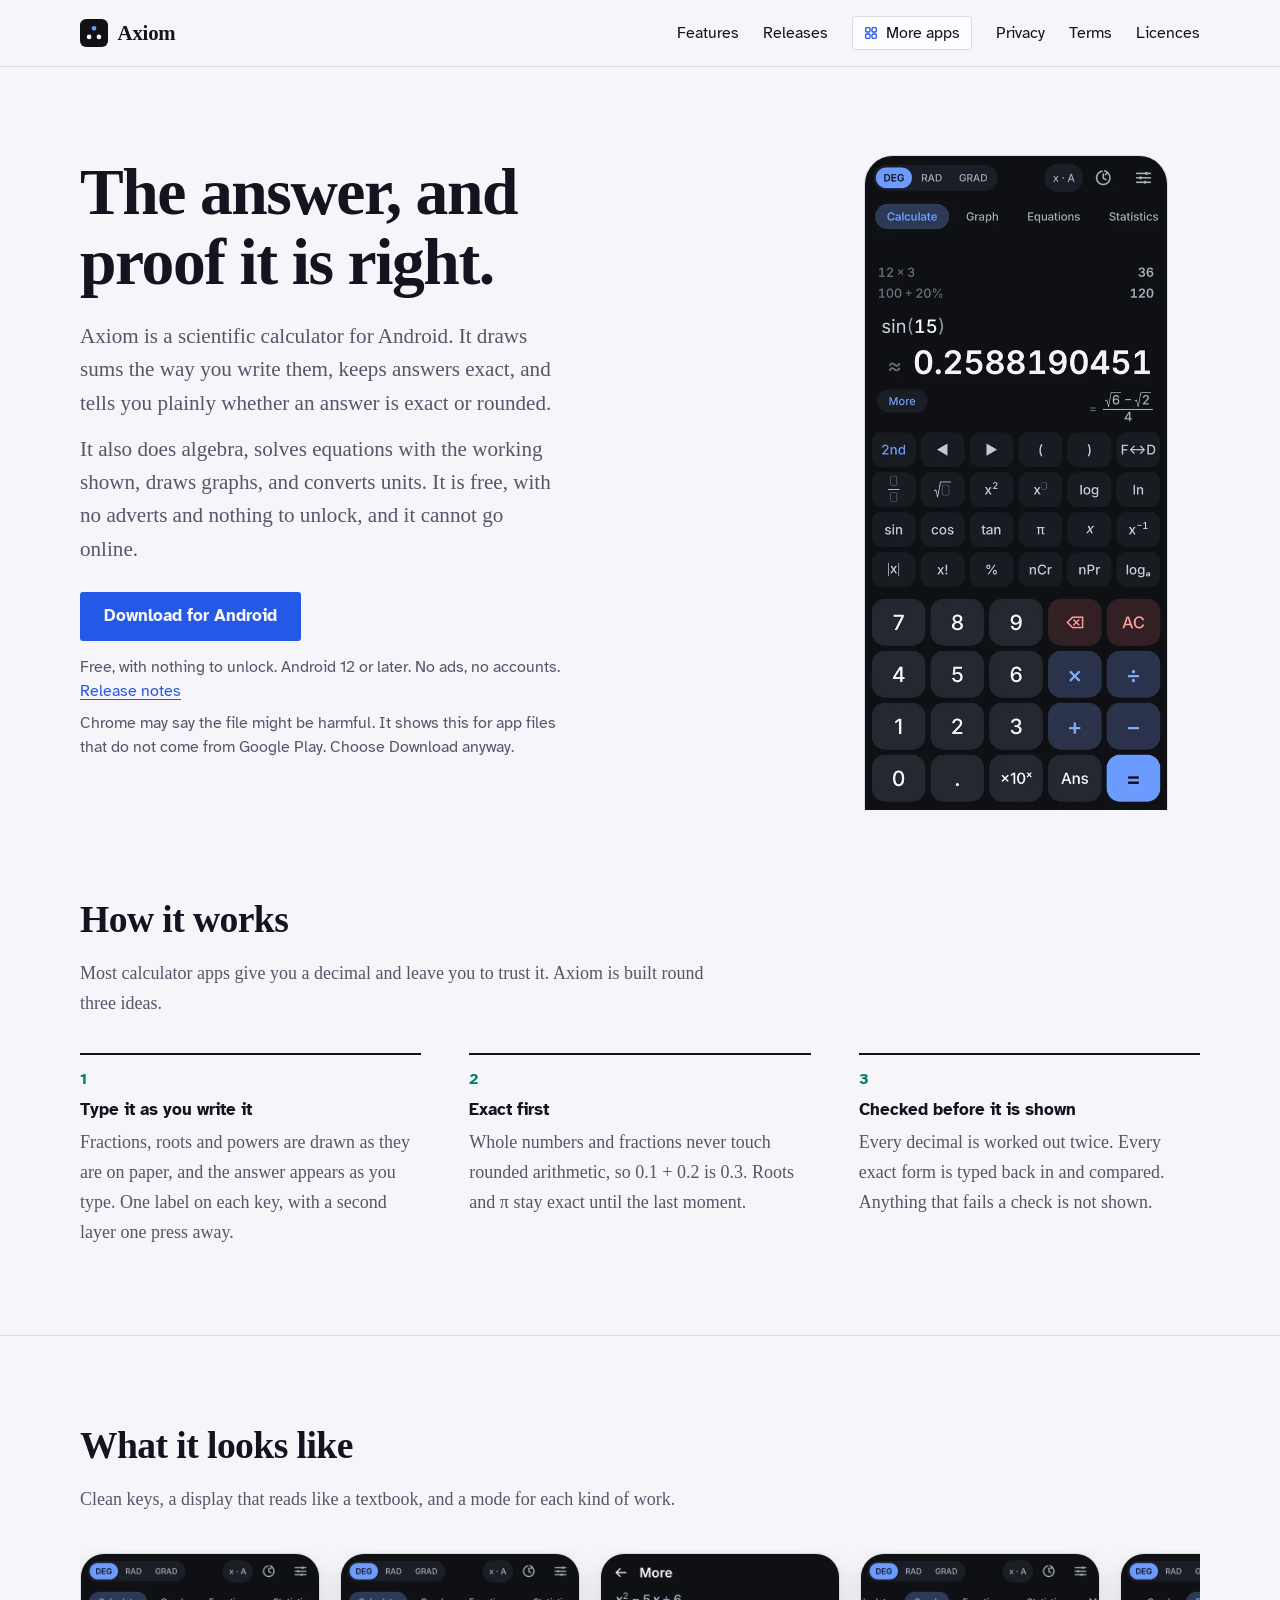
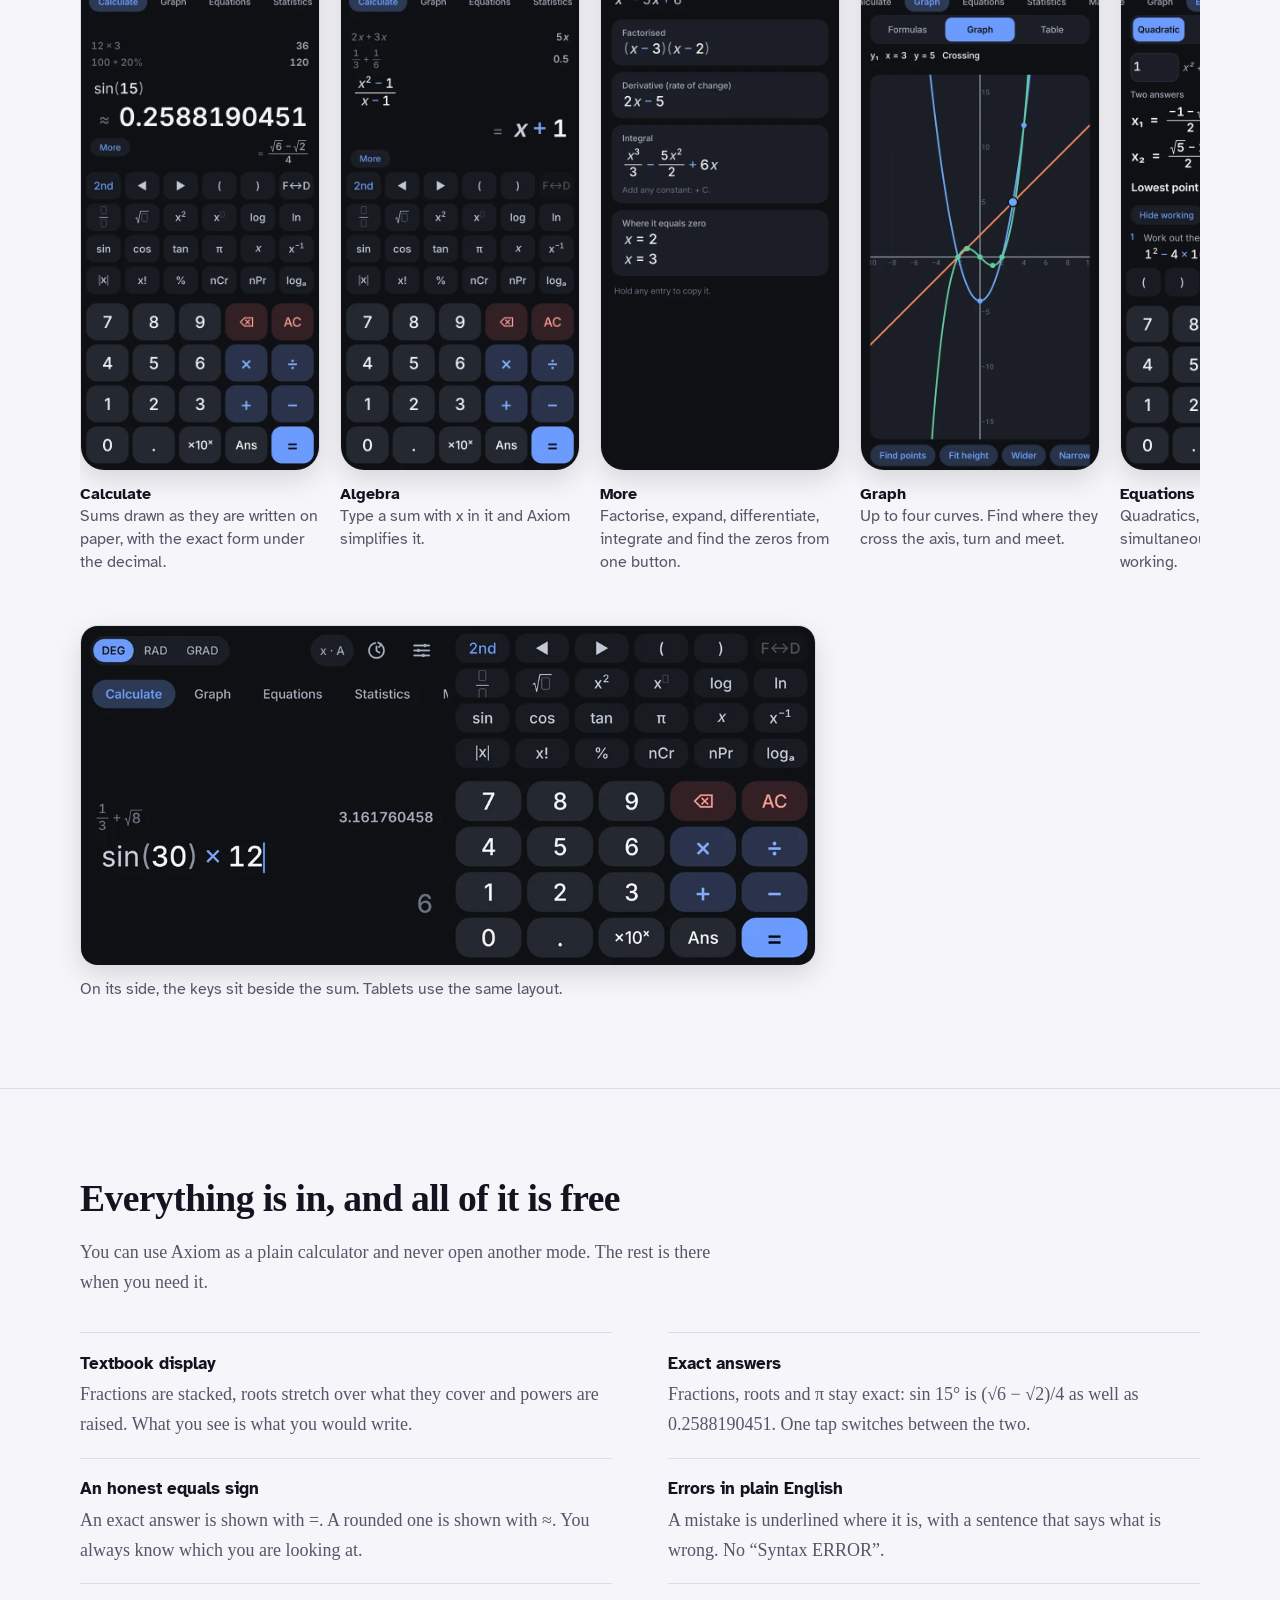
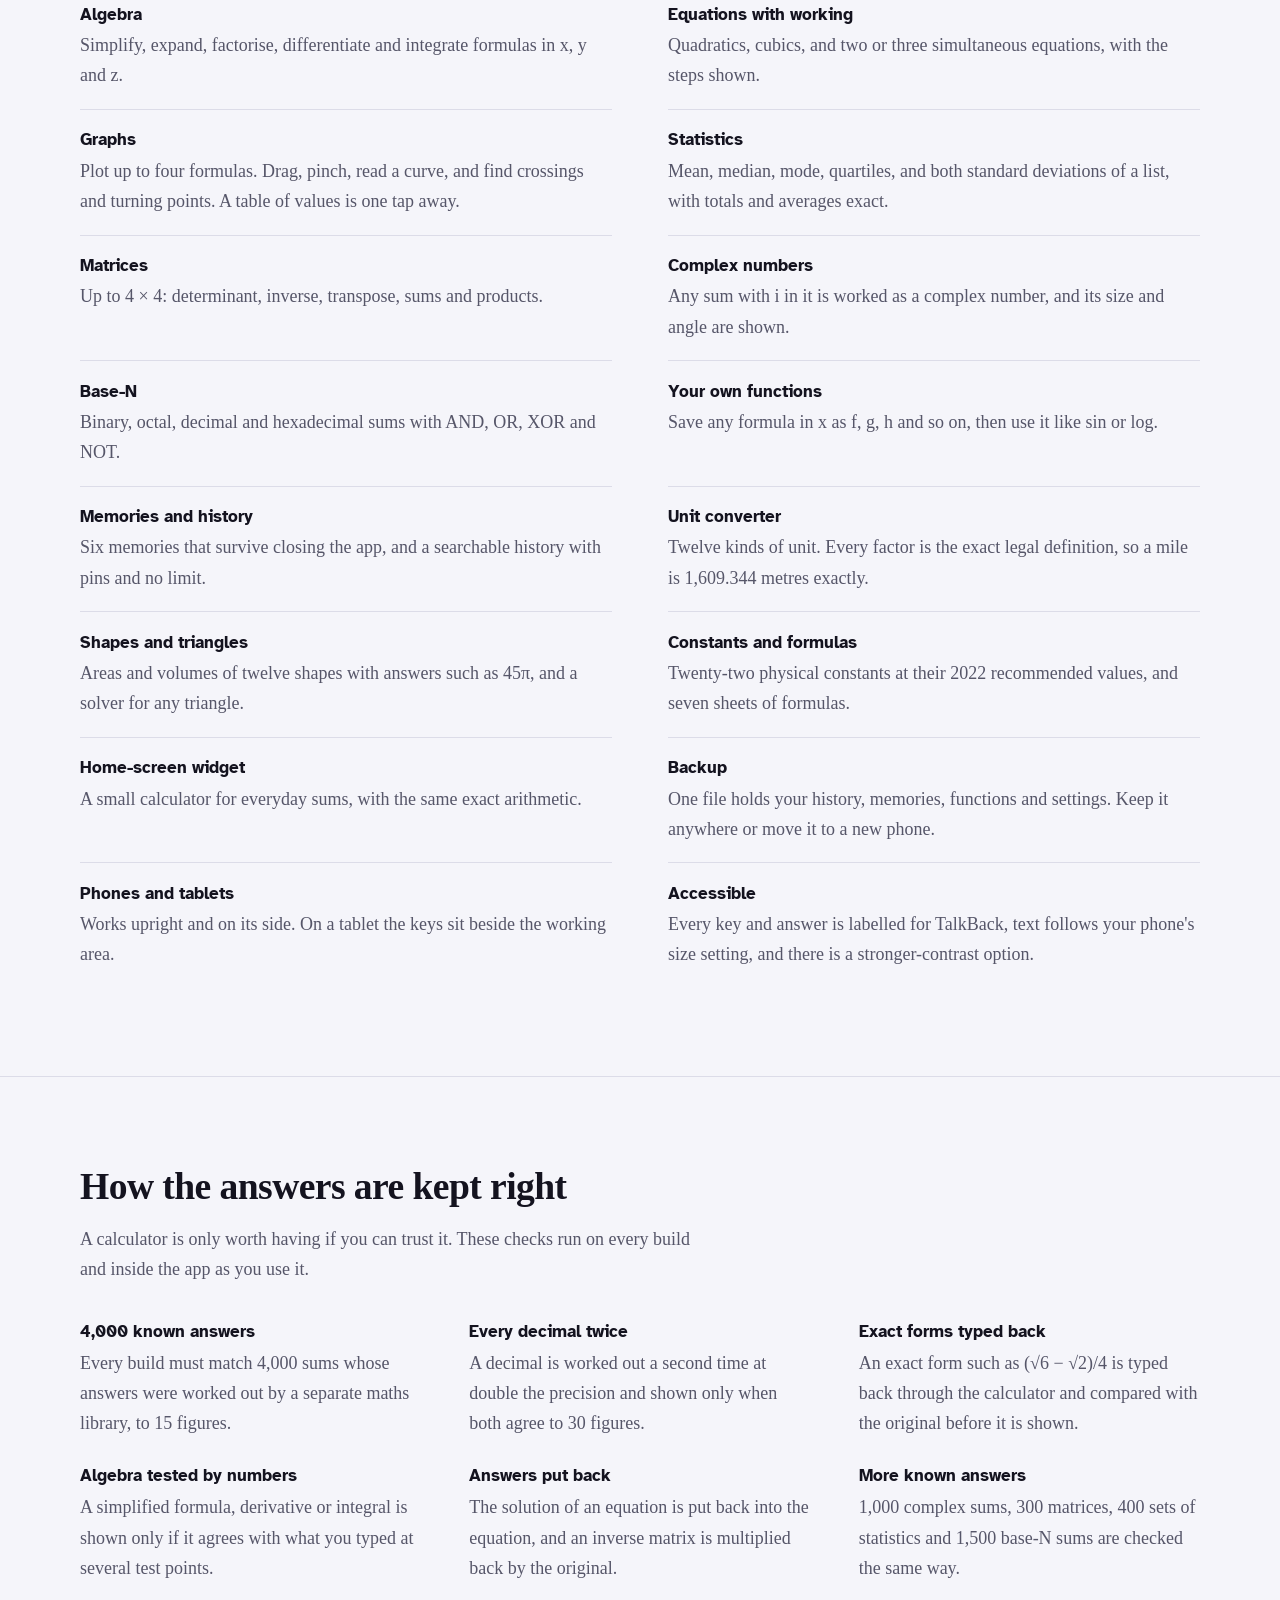
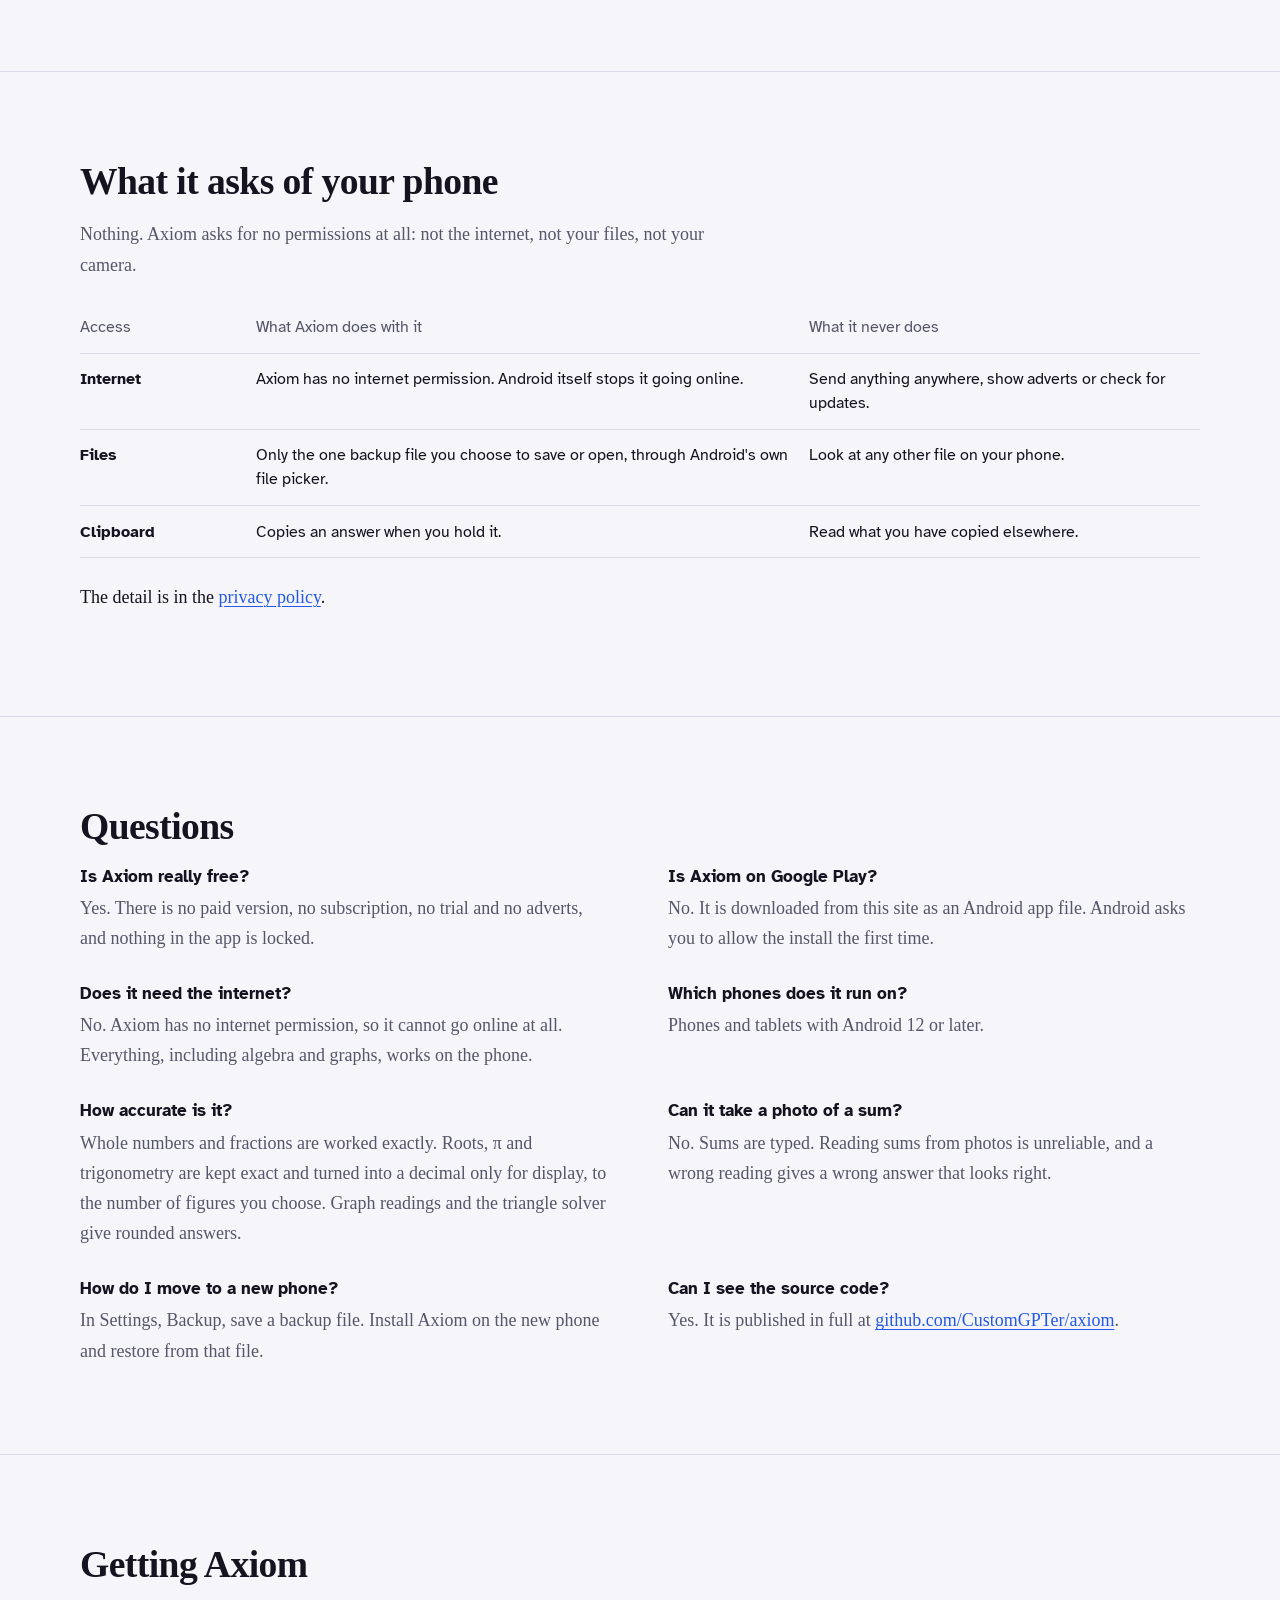
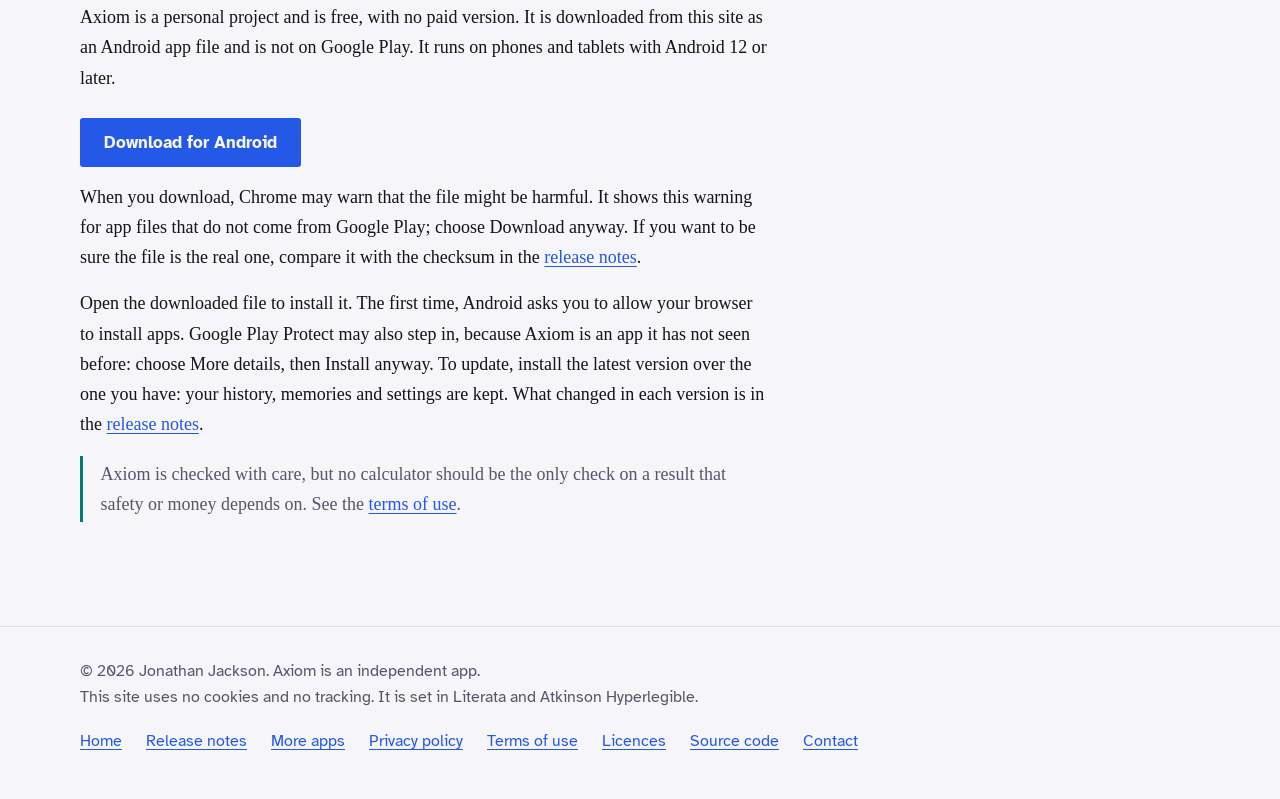
==== docs/index.html @ a3d95e2a "Axiom 1.0: source and website" ====
<!DOCTYPE html>
<html lang="en-GB">
<head>
<meta charset="utf-8">
<meta name="viewport" content="width=device-width, initial-scale=1">
<title>Axiom: a free scientific calculator for Android, with exact answers</title>
<meta name="description" content="Axiom is a scientific calculator for Android with a textbook display, exact answers, algebra, equation solving, graphs, statistics, matrices and a unit converter. Free, no adverts, no account. It cannot go online.">
<meta name="author" content="Jonathan Jackson">
<link rel="canonical" href="https://customgpter.github.io/axiom/">
<meta name="theme-color" content="#f4f5f8" media="(prefers-color-scheme: light)">
<meta name="theme-color" content="#0f1115" media="(prefers-color-scheme: dark)">
<meta property="og:type" content="website">
<meta property="og:site_name" content="Axiom">
<meta property="og:title" content="Axiom: a free scientific calculator for Android, with exact answers">
<meta property="og:description" content="Axiom is a scientific calculator for Android with a textbook display, exact answers, algebra, equation solving, graphs, statistics, matrices and a unit converter. Free, no adverts, no account. It cannot go online.">
<meta property="og:url" content="https://customgpter.github.io/axiom/">
<meta property="og:image" content="https://customgpter.github.io/axiom/assets/og.png">
<meta property="og:image:width" content="1200">
<meta property="og:image:height" content="630">
<meta property="og:image:alt" content="Two Axiom screens, the calculator and a graph, beside the Axiom name">
<meta property="og:locale" content="en_GB">
<meta name="twitter:card" content="summary_large_image">
<link rel="icon" href="assets/favicon.svg" type="image/svg+xml">
<link rel="apple-touch-icon" href="assets/apple-touch-icon.png">
<link rel="preload" href="assets/fonts/literata-latin-700-normal.woff2" as="font" type="font/woff2" crossorigin>
<link rel="preload" href="assets/fonts/literata-latin-400-normal.woff2" as="font" type="font/woff2" crossorigin>
<link rel="stylesheet" href="assets/site.css?v=1">
<script type="application/ld+json">{"@context":"https://schema.org","@type":"SoftwareApplication","name":"Axiom","url":"https://customgpter.github.io/axiom/","description":"Axiom is a scientific calculator for Android with a textbook display, exact answers, algebra, equation solving, graphs, statistics, matrices and a unit converter. Free, no adverts, no account. It cannot go online.","applicationCategory":"UtilitiesApplication","operatingSystem":"Android 12 or later","softwareVersion":"1.0","downloadUrl":"https://github.com/CustomGPTer/axiom/releases/latest/download/Axiom.apk","offers":{"@type":"Offer","price":"0","priceCurrency":"GBP"},"author":{"@type":"Person","name":"Jonathan Jackson"}}</script>
<script type="application/ld+json">{"@context":"https://schema.org","@type":"WebSite","name":"Axiom","url":"https://customgpter.github.io/axiom/","inLanguage":"en-GB"}</script>
<script type="application/ld+json">{"@context":"https://schema.org","@type":"FAQPage","mainEntity":[{"@type":"Question","name":"Is Axiom really free?","acceptedAnswer":{"@type":"Answer","text":"Yes. There is no paid version, no subscription, no trial and no adverts, and nothing in the app is locked."}},{"@type":"Question","name":"Is Axiom on Google Play?","acceptedAnswer":{"@type":"Answer","text":"No. It is downloaded from this site as an Android app file. Android asks you to allow the install the first time."}},{"@type":"Question","name":"Does it need the internet?","acceptedAnswer":{"@type":"Answer","text":"No. Axiom has no internet permission, so it cannot go online at all. Everything, including algebra and graphs, works on the phone."}},{"@type":"Question","name":"Which phones does it run on?","acceptedAnswer":{"@type":"Answer","text":"Phones and tablets with Android 12 or later."}},{"@type":"Question","name":"How accurate is it?","acceptedAnswer":{"@type":"Answer","text":"Whole numbers and fractions are worked exactly. Roots, π and trigonometry are kept exact and turned into a decimal only for display, to the number of figures you choose. Graph readings and the triangle solver give rounded answers."}},{"@type":"Question","name":"Can it take a photo of a sum?","acceptedAnswer":{"@type":"Answer","text":"No. Sums are typed. Reading sums from photos is unreliable, and a wrong reading gives a wrong answer that looks right."}},{"@type":"Question","name":"How do I move to a new phone?","acceptedAnswer":{"@type":"Answer","text":"In Settings, Backup, save a backup file. Install Axiom on the new phone and restore from that file."}},{"@type":"Question","name":"Can I see the source code?","acceptedAnswer":{"@type":"Answer","text":"Yes. It is published in full at github.com/CustomGPTer/axiom."}}]}</script>
</head>
<body>
<a class="skip" href="#main">Skip to content</a>
<header class="masthead">
<div class="wrap">
<a class="brand" href="./" aria-label="Axiom home"><svg viewBox="0 0 108 108" aria-hidden="true"><rect width="108" height="108" rx="24" fill="#0f1115"/><circle cx="54" cy="36" r="9" fill="#6c9bff"/><circle cx="35" cy="69" r="9" fill="#f3f5f8"/><circle cx="73" cy="69" r="9" fill="#f3f5f8"/></svg><span>Axiom</span></a>
<nav aria-label="Main"><ul><li><a href="./#features">Features</a></li><li><a href="releases.html">Releases</a></li><li><a class="more-apps" href="more-apps.html"><svg viewBox="0 0 24 24" aria-hidden="true"><rect x="4" y="4" width="6.5" height="6.5" rx="1.6"/><rect x="13.5" y="4" width="6.5" height="6.5" rx="1.6"/><rect x="4" y="13.5" width="6.5" height="6.5" rx="1.6"/><rect x="13.5" y="13.5" width="6.5" height="6.5" rx="1.6"/></svg>More apps</a></li><li><a href="privacy.html">Privacy</a></li><li><a href="terms.html">Terms</a></li><li><a href="licences.html">Licences</a></li></ul></nav>
</div>
</header>
<main id="main">
<div class="hero">
<div class="wrap hero-grid">
<div class="hero-copy">
<h1>The answer, and proof it is right.</h1>
<p class="lede">Axiom is a scientific calculator for Android. It draws sums the way you write them, keeps answers exact, and tells you plainly whether an answer is exact or rounded.</p>
<p class="lede">It also does algebra, solves equations with the working shown, draws graphs, and converts units. It is free, with no adverts and nothing to unlock, and it cannot go online.</p>
<p class="get"><a class="button" href="https://github.com/CustomGPTer/axiom/releases/latest/download/Axiom.apk">Download for Android</a></p>
<p class="facts">Free, with nothing to unlock. Android 12 or later. No ads, no accounts. <a href="releases.html">Release notes</a></p>
<p class="facts">Chrome may say the file might be harmful. It shows this for app files that do not come from Google Play. Choose Download anyway.</p>
</div>
<figure class="hero-shot"><img src="assets/shots/calculate.webp" width="540" height="1170" alt="The Axiom calculator showing sin 15 as 0.2588190451, with the exact form, root 6 minus root 2 over 4, underneath"></figure>
</div>
</div>

<section id="how" aria-labelledby="how-h">
<div class="wrap">
<h2 id="how-h">How it works</h2>
<p class="intro">Most calculator apps give you a decimal and leave you to trust it. Axiom is built round three ideas.</p>
<ol class="steps">
<li><h3>Type it as you write it</h3><p>Fractions, roots and powers are drawn as they are on paper, and the answer appears as you type. One label on each key, with a second layer one press away.</p></li>
<li><h3>Exact first</h3><p>Whole numbers and fractions never touch rounded arithmetic, so 0.1 + 0.2 is 0.3. Roots and π stay exact until the last moment.</p></li>
<li><h3>Checked before it is shown</h3><p>Every decimal is worked out twice. Every exact form is typed back in and compared. Anything that fails a check is not shown.</p></li>
</ol>
</div>
</section>

<section id="screens" aria-labelledby="screens-h">
<div class="wrap">
<h2 id="screens-h">What it looks like</h2>
<p class="intro">Clean keys, a display that reads like a textbook, and a mode for each kind of work.</p>
<ul class="shots"><li><figure><img src="assets/shots/calculate.webp" width="540" height="1170" alt="Calculate: Sums drawn as they are written on paper, with the exact form under the decimal."><figcaption><strong>Calculate</strong>Sums drawn as they are written on paper, with the exact form under the decimal.</figcaption></figure></li><li><figure><img src="assets/shots/algebra.webp" width="540" height="1170" alt="Algebra: Type a sum with x in it and Axiom simplifies it."><figcaption><strong>Algebra</strong>Type a sum with x in it and Axiom simplifies it.</figcaption></figure></li><li><figure><img src="assets/shots/more.webp" width="540" height="1170" alt="More: Factorise, expand, differentiate, integrate and find the zeros from one button." loading="lazy"><figcaption><strong>More</strong>Factorise, expand, differentiate, integrate and find the zeros from one button.</figcaption></figure></li><li><figure><img src="assets/shots/graph.webp" width="540" height="1170" alt="Graph: Up to four curves. Find where they cross the axis, turn and meet." loading="lazy"><figcaption><strong>Graph</strong>Up to four curves. Find where they cross the axis, turn and meet.</figcaption></figure></li><li><figure><img src="assets/shots/equations.webp" width="540" height="1170" alt="Equations: Quadratics, cubics and simultaneous equations, with the working." loading="lazy"><figcaption><strong>Equations</strong>Quadratics, cubics and simultaneous equations, with the working.</figcaption></figure></li><li><figure><img src="assets/shots/statistics.webp" width="540" height="1170" alt="Statistics: Type a list of values and every statistic is worked out at once." loading="lazy"><figcaption><strong>Statistics</strong>Type a list of values and every statistic is worked out at once.</figcaption></figure></li><li><figure><img src="assets/shots/matrix.webp" width="540" height="1170" alt="Matrix: Determinant, inverse and products, with fractions kept exact." loading="lazy"><figcaption><strong>Matrix</strong>Determinant, inverse and products, with fractions kept exact.</figcaption></figure></li><li><figure><img src="assets/shots/units.webp" width="540" height="1170" alt="Unit converter: Type a value once and see it in every unit." loading="lazy"><figcaption><strong>Unit converter</strong>Type a value once and see it in every unit.</figcaption></figure></li><li><figure><img src="assets/shots/triangle.webp" width="540" height="1170" alt="Triangle solver: Any three measurements give the rest, including both answers when there are two." loading="lazy"><figcaption><strong>Triangle solver</strong>Any three measurements give the rest, including both answers when there are two.</figcaption></figure></li><li><figure><img src="assets/shots/theme.webp" width="540" height="1170" alt="Themes: Eight themes and six accent colours." loading="lazy"><figcaption><strong>Themes</strong>Eight themes and six accent colours.</figcaption></figure></li></ul>
<figure class="wide-shot"><img src="assets/shots/landscape.webp" width="1040" height="480" alt="Axiom on its side: the sum on the left and the full keypad on the right" loading="lazy"><figcaption>On its side, the keys sit beside the sum. Tablets use the same layout.</figcaption></figure>
</div>
</section>

<section id="features" aria-labelledby="features-h">
<div class="wrap">
<h2 id="features-h">Everything is in, and all of it is free</h2>
<p class="intro">You can use Axiom as a plain calculator and never open another mode. The rest is there when you need it.</p>
<dl class="features">
<div><dt>Textbook display</dt><dd>Fractions are stacked, roots stretch over what they cover and powers are raised. What you see is what you would write.</dd></div>
<div><dt>Exact answers</dt><dd>Fractions, roots and π stay exact: sin 15° is (√6 − √2)/4 as well as 0.2588190451. One tap switches between the two.</dd></div>
<div><dt>An honest equals sign</dt><dd>An exact answer is shown with =. A rounded one is shown with ≈. You always know which you are looking at.</dd></div>
<div><dt>Errors in plain English</dt><dd>A mistake is underlined where it is, with a sentence that says what is wrong. No “Syntax ERROR”.</dd></div>
<div><dt>Algebra</dt><dd>Simplify, expand, factorise, differentiate and integrate formulas in x, y and z.</dd></div>
<div><dt>Equations with working</dt><dd>Quadratics, cubics, and two or three simultaneous equations, with the steps shown.</dd></div>
<div><dt>Graphs</dt><dd>Plot up to four formulas. Drag, pinch, read a curve, and find crossings and turning points. A table of values is one tap away.</dd></div>
<div><dt>Statistics</dt><dd>Mean, median, mode, quartiles, and both standard deviations of a list, with totals and averages exact.</dd></div>
<div><dt>Matrices</dt><dd>Up to 4 × 4: determinant, inverse, transpose, sums and products.</dd></div>
<div><dt>Complex numbers</dt><dd>Any sum with i in it is worked as a complex number, and its size and angle are shown.</dd></div>
<div><dt>Base-N</dt><dd>Binary, octal, decimal and hexadecimal sums with AND, OR, XOR and NOT.</dd></div>
<div><dt>Your own functions</dt><dd>Save any formula in x as f, g, h and so on, then use it like sin or log.</dd></div>
<div><dt>Memories and history</dt><dd>Six memories that survive closing the app, and a searchable history with pins and no limit.</dd></div>
<div><dt>Unit converter</dt><dd>Twelve kinds of unit. Every factor is the exact legal definition, so a mile is 1,609.344 metres exactly.</dd></div>
<div><dt>Shapes and triangles</dt><dd>Areas and volumes of twelve shapes with answers such as 45π, and a solver for any triangle.</dd></div>
<div><dt>Constants and formulas</dt><dd>Twenty-two physical constants at their 2022 recommended values, and seven sheets of formulas.</dd></div>
<div><dt>Home-screen widget</dt><dd>A small calculator for everyday sums, with the same exact arithmetic.</dd></div>
<div><dt>Backup</dt><dd>One file holds your history, memories, functions and settings. Keep it anywhere or move it to a new phone.</dd></div>
<div><dt>Phones and tablets</dt><dd>Works upright and on its side. On a tablet the keys sit beside the working area.</dd></div>
<div><dt>Accessible</dt><dd>Every key and answer is labelled for TalkBack, text follows your phone&#x27;s size setting, and there is a stronger-contrast option.</dd></div>
</dl>
</div>
</section>

<section id="checked" aria-labelledby="checked-h">
<div class="wrap">
<h2 id="checked-h">How the answers are kept right</h2>
<p class="intro">A calculator is only worth having if you can trust it. These checks run on every build and inside the app as you use it.</p>
<ul class="plain">
<li><h3>4,000 known answers</h3><p>Every build must match 4,000 sums whose answers were worked out by a separate maths library, to 15 figures.</p></li>
<li><h3>Every decimal twice</h3><p>A decimal is worked out a second time at double the precision and shown only when both agree to 30 figures.</p></li>
<li><h3>Exact forms typed back</h3><p>An exact form such as (√6 − √2)/4 is typed back through the calculator and compared with the original before it is shown.</p></li>
<li><h3>Algebra tested by numbers</h3><p>A simplified formula, derivative or integral is shown only if it agrees with what you typed at several test points.</p></li>
<li><h3>Answers put back</h3><p>The solution of an equation is put back into the equation, and an inverse matrix is multiplied back by the original.</p></li>
<li><h3>More known answers</h3><p>1,000 complex sums, 300 matrices, 400 sets of statistics and 1,500 base-N sums are checked the same way.</p></li>
</ul>
</div>
</section>

<section id="permissions" aria-labelledby="permissions-h">
<div class="wrap">
<h2 id="permissions-h">What it asks of your phone</h2>
<p class="intro">Nothing. Axiom asks for no permissions at all: not the internet, not your files, not your camera.</p>
<div class="scroll">
<table>
<thead><tr><th scope="col">Access</th><th scope="col">What Axiom does with it</th><th scope="col">What it never does</th></tr></thead>
<tbody>
<tr><th scope="row">Internet</th><td>Axiom has no internet permission. Android itself stops it going online.</td><td>Send anything anywhere, show adverts or check for updates.</td></tr>
<tr><th scope="row">Files</th><td>Only the one backup file you choose to save or open, through Android's own file picker.</td><td>Look at any other file on your phone.</td></tr>
<tr><th scope="row">Clipboard</th><td>Copies an answer when you hold it.</td><td>Read what you have copied elsewhere.</td></tr>
</tbody>
</table>
</div>
<p class="after-table">The detail is in the <a href="privacy.html">privacy policy</a>.</p>
</div>
</section>

<section id="questions" aria-labelledby="questions-h">
<div class="wrap">
<h2 id="questions-h">Questions</h2>
<div class="faq">
<div><h3>Is Axiom really free?</h3><p>Yes. There is no paid version, no subscription, no trial and no adverts, and nothing in the app is locked.</p></div>
<div><h3>Is Axiom on Google Play?</h3><p>No. It is downloaded from this site as an Android app file. Android asks you to allow the install the first time.</p></div>
<div><h3>Does it need the internet?</h3><p>No. Axiom has no internet permission, so it cannot go online at all. Everything, including algebra and graphs, works on the phone.</p></div>
<div><h3>Which phones does it run on?</h3><p>Phones and tablets with Android 12 or later.</p></div>
<div><h3>How accurate is it?</h3><p>Whole numbers and fractions are worked exactly. Roots, π and trigonometry are kept exact and turned into a decimal only for display, to the number of figures you choose. Graph readings and the triangle solver give rounded answers.</p></div>
<div><h3>Can it take a photo of a sum?</h3><p>No. Sums are typed. Reading sums from photos is unreliable, and a wrong reading gives a wrong answer that looks right.</p></div>
<div><h3>How do I move to a new phone?</h3><p>In Settings, Backup, save a backup file. Install Axiom on the new phone and restore from that file.</p></div>
<div><h3>Can I see the source code?</h3><p>Yes. It is published in full at <a href="https://github.com/CustomGPTer/axiom">github.com/CustomGPTer/axiom</a>.</p></div>
</div>
</div>
</section>

<section id="get" aria-labelledby="get-h">
<div class="wrap"><div class="measure">
<h2 id="get-h">Getting Axiom</h2>
<p>Axiom is a personal project and is free, with no paid version. It is downloaded from this site as an Android app file and is not on Google Play. It runs on phones and tablets with Android 12 or later.</p>
<p class="get"><a class="button" href="https://github.com/CustomGPTer/axiom/releases/latest/download/Axiom.apk">Download for Android</a></p>
<p>When you download, Chrome may warn that the file might be harmful. It shows this warning for app files that do not come from Google Play; choose Download anyway. If you want to be sure the file is the real one, compare it with the checksum in the <a href="releases.html#checking">release notes</a>.</p>
<p>Open the downloaded file to install it. The first time, Android asks you to allow your browser to install apps. Google Play Protect may also step in, because Axiom is an app it has not seen before: choose More details, then Install anyway. To update, install the latest version over the one you have: your history, memories and settings are kept. What changed in each version is in the <a href="releases.html">release notes</a>.</p>
<p class="note">Axiom is checked with care, but no calculator should be the only check on a result that safety or money depends on. See the <a href="terms.html">terms of use</a>.</p>
</div></div>
</section>
</main>
<footer class="colophon">
<div class="wrap">
<div>
<p>&copy; 2026 Jonathan Jackson. Axiom is an independent app.</p>
<p>This site uses no cookies and no tracking. It is set in Literata and Atkinson Hyperlegible.</p>
</div>
<nav aria-label="Footer"><ul>
<li><a href="./">Home</a></li>
<li><a href="releases.html">Release notes</a></li>
<li><a href="more-apps.html">More apps</a></li>
<li><a href="privacy.html">Privacy policy</a></li>
<li><a href="terms.html">Terms of use</a></li>
<li><a href="licences.html">Licences</a></li>
<li><a href="https://github.com/CustomGPTer/axiom">Source code</a></li>
<li><a href="https://github.com/CustomGPTer/axiom/issues">Contact</a></li>
</ul></nav>
</div>
</footer>
</body>
</html>
---- docs/assets/site.css ----
@font-face{font-family:"Literata";src:url("fonts/literata-latin-400-normal.woff2") format("woff2");font-weight:400;font-style:normal;font-display:swap}
@font-face{font-family:"Literata";src:url("fonts/literata-latin-400-italic.woff2") format("woff2");font-weight:400;font-style:italic;font-display:swap}
@font-face{font-family:"Literata";src:url("fonts/literata-latin-700-normal.woff2") format("woff2");font-weight:700;font-style:normal;font-display:swap}
@font-face{font-family:"Atkinson Hyperlegible";src:url("fonts/atkinson-hyperlegible-latin-400-normal.woff2") format("woff2");font-weight:400;font-style:normal;font-display:swap}
@font-face{font-family:"Atkinson Hyperlegible";src:url("fonts/atkinson-hyperlegible-latin-700-normal.woff2") format("woff2");font-weight:700;font-style:normal;font-display:swap}

:root{
  --paper:#f5f5fa; --sheet:#fdfdff; --ink:#14131f; --soft:#565669; --rule:#dcdce8;
  --key:#5a45d6; --mark:#0a7a9e; --label:#ffffff; --label-ink:#1c1b2b;
  --serif:"Literata",Georgia,"Times New Roman",serif;
  --sans:"Atkinson Hyperlegible",system-ui,-apple-system,"Segoe UI",Roboto,sans-serif;
  color-scheme:light dark;
}
@media (prefers-color-scheme:dark){
  :root{--paper:#0a0b0f; --sheet:#15171d; --ink:#f3f5f9; --soft:#a0a8b8; --rule:#2a2e39;
    --key:#a99bff; --mark:#4fd3ee; --label:#1e2129; --label-ink:#f3f5f9}
}

*,*::before,*::after{box-sizing:border-box}
html{-webkit-text-size-adjust:100%;scroll-behavior:smooth}
@media (prefers-reduced-motion:reduce){html{scroll-behavior:auto}}
body{margin:0;background:var(--paper);color:var(--ink);font:400 1.125rem/1.68 var(--serif);text-rendering:optimizeLegibility}
img,svg{max-width:100%;display:block}
a{color:var(--key);text-decoration-thickness:.06em;text-underline-offset:.18em}
a:hover{text-decoration-thickness:.12em}
:focus-visible{outline:3px solid var(--mark);outline-offset:3px;border-radius:2px}
code{font:.9em/1 ui-monospace,SFMono-Regular,Menlo,Consolas,monospace;overflow-wrap:anywhere}
.skip{position:absolute;left:-999px;top:0;background:var(--ink);color:var(--paper);padding:.6rem 1rem;z-index:10}
.skip:focus{left:.5rem;top:.5rem}

.wrap{width:min(70rem,100% - 2.5rem);margin-inline:auto}
.measure{max-width:43rem}

/* ---------- masthead */
.masthead{border-bottom:1px solid var(--rule)}
.masthead .wrap{display:flex;flex-wrap:wrap;align-items:center;justify-content:space-between;gap:.5rem 2rem;padding-block:1rem}
.brand{display:inline-flex;align-items:center;gap:.6rem;font:700 1.3rem/1 var(--serif);color:var(--ink);text-decoration:none;letter-spacing:-.01em}
.brand svg{width:1.75rem;height:1.75rem;flex:none}
.masthead nav ul{display:flex;flex-wrap:wrap;gap:.25rem 1.5rem;list-style:none;margin:0;padding:0;font:400 1rem/1.4 var(--sans)}
.masthead nav a{color:var(--ink);text-decoration:none;padding-block:.35rem;display:inline-block}
.masthead nav a:hover,.masthead nav a[aria-current="page"]{text-decoration:underline;text-decoration-color:var(--mark);text-decoration-thickness:.14em;text-underline-offset:.4em}

/* ---------- hero */
.hero{padding-block:clamp(2.5rem,7vw,5.5rem) 0}
.hero-grid{display:grid;gap:clamp(2rem,5vw,4rem);align-items:end}
@media (min-width:60rem){.hero-grid{grid-template-columns:minmax(0,5fr) minmax(0,6fr)}}
.hero-copy{padding-bottom:clamp(1rem,4vw,3.5rem)}
h1{font:700 clamp(2.5rem,6.2vw,4.1rem)/1.06 var(--serif);letter-spacing:-.022em;margin:0 0 1.4rem;text-wrap:balance}
.lede{font-size:clamp(1.15rem,2.1vw,1.32rem);line-height:1.58;color:var(--soft);margin:0 0 1.4rem;max-width:33rem}
.facts{font:400 1rem/1.5 var(--sans);color:var(--soft);margin:0}

/* the demo: the one place the page shows off */
.demo{font:400 clamp(.86rem,1.5vw,1rem)/1.3 var(--sans);width:100%;max-width:27rem;margin-inline:auto;border:1px solid var(--rule);border-bottom:0;border-radius:1.6em 1.6em 0 0;background:var(--sheet);overflow:hidden;padding:1.1em 1.1em 1.4em}
@media (min-width:60rem){.demo{margin-inline:auto 0}}
.d-head{display:flex;align-items:center;gap:.9em;padding:.2em .2em 1em}
.d-ring{position:relative;width:4.6em;height:4.6em;flex:none}
.d-ring svg{position:absolute;inset:0;width:100%;height:100%;transform:rotate(-90deg)}
.d-ring circle{fill:none;stroke-width:9;stroke-linecap:round}
.d-ring .t{stroke:var(--rule)}
.d-ring .r{stroke:url(#mh-demo);stroke-dasharray:100 100;stroke-dashoffset:0}
.d-count{position:absolute;inset:0;display:flex;align-items:center;justify-content:center;font:700 1.25em/1 var(--sans);font-feature-settings:"tnum"}
.d-count .reel{display:block;height:1em;overflow:hidden}
.d-count .reel span{display:block;transform:translateY(-4em)}
.d-count b{display:block;height:1em}
.d-count i{font-style:normal;color:var(--soft);font-weight:400;font-size:.8em;margin-left:.08em}
.d-title{flex:1;min-width:0}
.d-title strong{display:block;font:700 1.35em/1.2 var(--serif);letter-spacing:-.01em}
.d-sub{display:grid;color:var(--soft)}
.d-sub span{grid-area:1/1}
.d-sub .a{opacity:0}
.d-date{font-weight:700;font-size:.82em;letter-spacing:.07em;text-transform:uppercase;color:var(--soft);white-space:nowrap}
.d-rows{list-style:none;margin:0;padding:0;display:grid;gap:.6em}
.d-rows li{display:flex;align-items:center;gap:.85em;border:1px solid var(--rule);border-color:color-mix(in srgb,var(--c) 55%,var(--rule));border-radius:1.15em;padding:.7em .8em;background:var(--paper)}
.d-ico{width:2.5em;height:2.5em;border-radius:.8em;flex:none;background:linear-gradient(135deg,var(--c),var(--c2));display:grid;place-items:center}
.d-ico svg{width:1.35em;height:1.35em;fill:none;stroke:#fff;stroke-width:2.2;stroke-linecap:round;stroke-linejoin:round}
.d-name{flex:1;min-width:0;font-weight:700}
.d-name small{display:block;font-weight:400;font-size:.86em;color:var(--soft);margin-top:.1em}
.d-tick{position:relative;width:2.3em;height:2.3em;border-radius:50%;border:.16em solid color-mix(in srgb,var(--c) 70%,transparent);flex:none}
.d-on{position:absolute;inset:-.16em;border-radius:50%;background:linear-gradient(135deg,var(--c),var(--c2));display:grid;place-items:center}
.d-on svg{width:1.2em;height:1.2em;fill:none;stroke:#fff;stroke-width:3;stroke-linecap:round;stroke-linejoin:round}
.d-toast{margin-top:.6em;border-radius:1.15em;padding:.8em 1em;color:#fff;background:linear-gradient(135deg,#7c6cff,#b76cff);font-weight:700;display:flex;align-items:center;gap:.7em;opacity:1}
.d-toast small{display:block;font-weight:400;opacity:.92}
.d-toast svg{width:1.7em;height:1.7em;flex:none;fill:#ffd84d}
@media (prefers-reduced-motion:no-preference){
  .d-ring .r{animation:mh-ring 13.0s linear infinite}
  .d-count .reel span{animation:mh-reel 13.0s linear infinite}
  .d-toast{animation:mh-toast 13.0s ease-out infinite}
  .d-sub .a{animation:mh-sub-a 13.0s linear infinite}
  .d-sub .b{animation:mh-sub-b 13.0s linear infinite}
  .d-rows li:nth-child(1){animation:mh-row0 13.0s linear infinite}.d-rows li:nth-child(1) .d-on{animation:mh-fill0 13.0s linear infinite}.d-rows li:nth-child(2){animation:mh-row1 13.0s linear infinite}.d-rows li:nth-child(2) .d-on{animation:mh-fill1 13.0s linear infinite}.d-rows li:nth-child(3){animation:mh-row2 13.0s linear infinite}.d-rows li:nth-child(3) .d-on{animation:mh-fill2 13.0s linear infinite}.d-rows li:nth-child(4){animation:mh-row3 13.0s linear infinite}.d-rows li:nth-child(4) .d-on{animation:mh-fill3 13.0s linear infinite}
  @keyframes mh-fill0{0%,12.31%{opacity:0;transform:scale(.4)}14.46%{opacity:1;transform:scale(1.14)}16.15%,93.85%{opacity:1;transform:scale(1)}96.92%,100%{opacity:0;transform:scale(.4)}}@keyframes mh-row0{0%,12.31%{border-color:var(--rule)}14.62%,93.85%{border-color:color-mix(in srgb,var(--c) 55%,var(--rule))}96.92%,100%{border-color:var(--rule)}}@keyframes mh-fill1{0%,26.15%{opacity:0;transform:scale(.4)}28.31%{opacity:1;transform:scale(1.14)}30.00%,93.85%{opacity:1;transform:scale(1)}96.92%,100%{opacity:0;transform:scale(.4)}}@keyframes mh-row1{0%,26.15%{border-color:var(--rule)}28.46%,93.85%{border-color:color-mix(in srgb,var(--c) 55%,var(--rule))}96.92%,100%{border-color:var(--rule)}}@keyframes mh-fill2{0%,40.00%{opacity:0;transform:scale(.4)}42.15%{opacity:1;transform:scale(1.14)}43.85%,93.85%{opacity:1;transform:scale(1)}96.92%,100%{opacity:0;transform:scale(.4)}}@keyframes mh-row2{0%,40.00%{border-color:var(--rule)}42.31%,93.85%{border-color:color-mix(in srgb,var(--c) 55%,var(--rule))}96.92%,100%{border-color:var(--rule)}}@keyframes mh-fill3{0%,53.85%{opacity:0;transform:scale(.4)}56.00%{opacity:1;transform:scale(1.14)}57.69%,93.85%{opacity:1;transform:scale(1)}96.92%,100%{opacity:0;transform:scale(.4)}}@keyframes mh-row3{0%,53.85%{border-color:var(--rule)}56.15%,93.85%{border-color:color-mix(in srgb,var(--c) 55%,var(--rule))}96.92%,100%{border-color:var(--rule)}}@keyframes mh-ring{0%{stroke-dashoffset:100}12.31%{stroke-dashoffset:100}16.92%{stroke-dashoffset:75}26.15%{stroke-dashoffset:75}30.77%{stroke-dashoffset:50}40.00%{stroke-dashoffset:50}44.62%{stroke-dashoffset:25}53.85%{stroke-dashoffset:25}58.46%{stroke-dashoffset:0}93.85%{stroke-dashoffset:0}97.69%,100%{stroke-dashoffset:100}}@keyframes mh-reel{0%{transform:translateY(0)}12.31%{transform:translateY(-0em)}15.00%{transform:translateY(-1em)}26.15%{transform:translateY(-1em)}28.85%{transform:translateY(-2em)}40.00%{transform:translateY(-2em)}42.69%{transform:translateY(-3em)}53.85%{transform:translateY(-3em)}56.54%{transform:translateY(-4em)}93.85%{transform:translateY(-4em)}96.92%,100%{transform:translateY(0)}}@keyframes mh-toast{0%,59.23%{opacity:0;transform:translateY(.8em) scale(.96)}62.69%,92.31%{opacity:1;transform:none}95.38%,100%{opacity:0;transform:translateY(.8em) scale(.96)}}@keyframes mh-sub-a{0%,59.23%{opacity:1}61.54%,93.85%{opacity:0}96.92%,100%{opacity:1}}@keyframes mh-sub-b{0%,59.23%{opacity:0}61.54%,93.85%{opacity:1}96.92%,100%{opacity:0}}
}

/* screens from the app */
.shots{display:flex;gap:1.25rem;overflow-x:auto;scroll-snap-type:x proximity;list-style:none;margin:0;padding:.25rem .15rem 1rem;scrollbar-width:thin}
.shots li{flex:0 0 auto;width:min(15rem,62vw);scroll-snap-align:start;margin:0}
.shots figure{margin:0}
.shots img{width:100%;height:auto;border-radius:1.5rem;border:1px solid var(--rule);background:#0b0c0e;box-shadow:0 .6rem 1.6rem rgba(0,0,0,.12)}
.shots figcaption{font:400 .98rem/1.45 var(--sans);color:var(--soft);margin-top:.75rem}
.shots figcaption strong{color:var(--ink);display:block}
.wide-shot{margin:2.2rem 0 0;max-width:46rem}
.wide-shot img{width:100%;height:auto;border-radius:1.1rem;border:1px solid var(--rule);background:#0b0c0e;box-shadow:0 .6rem 1.6rem rgba(0,0,0,.12)}
.wide-shot figcaption{font:400 .98rem/1.45 var(--sans);color:var(--soft);margin-top:.75rem}
.typed{list-style:none;margin:1.4rem 0 1.2rem;padding:0;border-top:1px solid var(--rule);font:400 1rem/1.5 var(--sans)}
.typed li{margin:0;padding:.85rem 0 .9rem;border-bottom:1px solid var(--rule)}
.typed code{display:block;font:700 1.05rem/1.4 ui-monospace,SFMono-Regular,Menlo,Consolas,monospace;color:var(--key);margin-bottom:.2rem}
.typed span{display:block;color:var(--soft)}
.get .also{font:700 1rem/1.5 var(--sans);margin-left:1.2rem;white-space:nowrap}
@media (max-width:30rem){.get .also{display:block;margin:1rem 0 0}}

/* ---------- sections */
section{padding-block:clamp(3rem,7vw,5.5rem)}
section + section{border-top:1px solid var(--rule)}
h2{font:700 clamp(1.7rem,3.4vw,2.35rem)/1.15 var(--serif);letter-spacing:-.015em;margin:0 0 1rem;text-wrap:balance}
h3{font:700 1.08rem/1.35 var(--sans);margin:0 0 .3rem}
p{margin:0 0 1rem}
.intro{color:var(--soft);max-width:40rem;margin-bottom:2.2rem}

.steps{list-style:none;counter-reset:s;margin:0;padding:0;display:grid;gap:2rem 3rem}
@media (min-width:52rem){.steps{grid-template-columns:repeat(3,minmax(0,1fr))}}
.steps li{counter-increment:s;border-top:2px solid var(--ink);padding-top:1rem}
.steps li::before{content:counter(s);font:700 1rem/1 var(--sans);color:var(--mark);display:block;margin-bottom:.7rem}
.steps p{margin:0;color:var(--soft)}
.path{font:400 1rem/1.5 var(--sans);background:var(--label);color:var(--label-ink);border:1px solid var(--rule);border-radius:2px;padding:.1rem .45rem;white-space:nowrap}

.features{display:grid;gap:0 3.5rem;margin:0}
@media (min-width:46rem){.features{grid-template-columns:repeat(2,minmax(0,1fr))}}
.features div{padding:1.15rem 0;border-top:1px solid var(--rule)}
.features dt{font:700 1.08rem/1.35 var(--sans)}
.features dd{margin:.25rem 0 0;color:var(--soft)}

.scroll{overflow-x:auto}
table{width:100%;border-collapse:collapse;font:400 1rem/1.5 var(--sans)}
th,td{text-align:left;vertical-align:top;padding:.85rem 1.2rem .85rem 0;border-top:1px solid var(--rule)}
thead th{border-top:0;color:var(--soft);font-weight:400;padding-top:0}
tbody th{font-weight:700;min-width:11rem}
tr:last-child>*{border-bottom:1px solid var(--rule)}

.plain{list-style:none;margin:0;padding:0;display:grid;gap:1.6rem 3rem}
@media (min-width:52rem){.plain{grid-template-columns:repeat(3,minmax(0,1fr))}}
.plain p{color:var(--soft);margin:0}

.faq{display:grid;gap:1.8rem 3.5rem}
@media (min-width:52rem){.faq{grid-template-columns:repeat(2,minmax(0,1fr))}}
.faq p{color:var(--soft);margin:0}

/* ---------- document pages */
.doc{padding-block:clamp(2.5rem,6vw,4.5rem) clamp(3rem,7vw,5rem)}
.doc h1{font-size:clamp(2.2rem,5vw,3.2rem)}
.doc .lede{max-width:none}
.doc h2{font-size:1.5rem;margin-top:2.8rem;scroll-margin-top:1.5rem}
.doc h3{margin-top:1.6rem}
.doc ul{padding-left:1.25rem;margin:0 0 1rem}
.doc li{margin:.4rem 0}
.contents{font:400 1rem/1.5 var(--sans);border-block:1px solid var(--rule);padding-block:1rem;margin-block:2rem}
.contents ul{list-style:none;margin:.4rem 0 0;padding:0;columns:2 14rem;column-gap:2rem}
.contents li{margin:.2rem 0;break-inside:avoid}
.note{border-left:3px solid var(--mark);padding:.2rem 0 .2rem 1.1rem;color:var(--soft)}

/* ---------- download and release notes */
.button{display:inline-block;background:var(--key);color:var(--paper);font:700 1.05rem/1.2 var(--sans);text-decoration:none;padding:.9rem 1.5rem;border-radius:3px}
.button:hover{text-decoration:underline;text-decoration-thickness:.1em;text-underline-offset:.22em}
.get{margin:1.6rem 0 .9rem}
.get .facts{margin-top:.9rem}
.facts + .facts{margin-top:.5rem}
.lede + .lede{margin-top:-.6rem}
.more{margin:1.6rem 0 0;font:700 1rem/1.5 var(--sans)}
.cmp{min-width:56rem;margin:1.4rem 0 1rem}
.cmp th,.cmp td{padding:.8rem .9rem}
.cmp thead th{color:var(--ink);font-weight:700;vertical-align:bottom;padding-top:.8rem}
.cmp small{display:block;font-weight:400;font-size:.82rem;line-height:1.35;color:var(--soft)}
.cmp tbody th{min-width:13rem;padding-left:0}
.cmp thead th:first-child{padding-left:0}
.cmp .ours{background:var(--sheet);box-shadow:inset 1px 0 var(--rule),inset -1px 0 var(--rule)}
.yes{color:var(--mark);font-weight:700}
.pay{color:var(--key);font-weight:700}
.na{color:var(--soft)}
.kinds td{font-weight:400;min-width:9.5rem}
.cmp .app{display:none}
.key{font:400 .95rem/1.55 var(--sans);color:var(--soft);margin:0 0 .6rem}
@media (max-width:54rem){
  .cmp{min-width:0}
  .cmp thead{position:absolute;width:1px;height:1px;overflow:hidden;clip-path:inset(50%)}
  .cmp tbody,.cmp tr,.cmp th,.cmp td{display:block}
  .cmp tr{padding:1rem 0;border-top:1px solid var(--rule)}
  .cmp th,.cmp td{border:0;padding:0}
  .cmp tbody th{min-width:0;margin-bottom:.55rem}
  .cmp td{display:grid;grid-template-columns:8.5rem 1fr;gap:.75rem;padding:.22rem 0}
  .cmp .app{display:block;font-weight:400;color:var(--soft)}
  .cmp .ours{background:none;box-shadow:none}
  .cmp .ours .app{color:var(--ink);font-weight:700}
  .kinds td{grid-template-columns:1fr;gap:0;padding:.35rem 0;min-width:0}
  .kinds .app{font-weight:700;color:var(--ink)}
}
.sum{font-size:.95rem;overflow-wrap:anywhere}
.release{border-top:1px solid var(--rule);margin-top:2.4rem;padding-top:1.9rem;scroll-margin-top:1rem}
.doc .release h2{margin-top:0}
.contents + .release{border-top:0;margin-top:0;padding-top:.4rem}
.ver{font:700 .86rem/1 var(--sans);letter-spacing:.09em;text-transform:uppercase;color:var(--mark);margin:0 0 .6rem}
.when{font:400 .98rem/1.5 var(--sans);color:var(--soft);margin:-.35rem 0 .2rem}
.tag{display:inline-block;background:var(--label);color:var(--label-ink);border:1px solid var(--rule);border-radius:2px;font-weight:700;font-size:.78rem;letter-spacing:.06em;text-transform:uppercase;padding:.05rem .45rem;margin-right:.6rem}
.doc .release h3{font:700 .8rem/1.3 var(--sans);letter-spacing:.09em;text-transform:uppercase;color:var(--soft);margin:1.25rem 0 .2rem}
.release ul{margin-bottom:0}

/* ---------- other apps */
.doc .apps{list-style:none;margin:2.4rem 0 0;padding:0;display:grid;gap:1.4rem}
.doc .apps li{margin:0}
@media (min-width:54rem){.apps{grid-template-columns:repeat(2,minmax(0,1fr))}}
.card{background:var(--sheet);border:1px solid var(--rule);border-radius:6px;padding:1.6rem 1.6rem 1.4rem;display:flex;flex-direction:column}
.card-head{display:flex;align-items:center;gap:1.1rem;margin-bottom:1rem}
.card-head svg{width:4rem;height:4rem;flex:none;border-radius:22%}
.doc .card h2{font-size:1.6rem;margin:0}
.card .line{font:400 1rem/1.4 var(--sans);color:var(--soft);margin:.15rem 0 0}
.card > p{color:var(--soft)}
.card .get{margin:auto 0 .7rem;padding-top:.6rem}
.card .when{margin:auto 0 .5rem;padding-top:.6rem}
.card .facts{margin:0}
.doc .apps + .measure h2{margin-top:3.2rem}

/* ---------- colophon */
.colophon{border-top:1px solid var(--rule);font:400 .98rem/1.6 var(--sans);color:var(--soft)}
.colophon .wrap{display:flex;flex-wrap:wrap;justify-content:space-between;gap:1rem 3rem;padding-block:2rem 2.6rem}
.colophon ul{display:flex;flex-wrap:wrap;gap:.3rem 1.5rem;list-style:none;margin:0;padding:0}
.colophon p{margin:0}
.after-table{margin-top:1.5rem}

/* ---------- more apps, and fixes for phones */
.masthead nav ul{align-items:center}
.masthead nav a.more-apps{display:inline-flex;align-items:center;gap:.45rem;border:1px solid var(--rule);border-radius:3px;background:var(--sheet);padding:.3rem .7rem .3rem .6rem}
.masthead nav a.more-apps svg{width:1em;height:1em;flex:none;fill:none;stroke:var(--key);stroke-width:2;stroke-linecap:round;stroke-linejoin:round}
.masthead nav a.more-apps:hover,.masthead nav a.more-apps[aria-current="page"]{text-decoration:none;border-color:var(--key)}
/* On a phone the legal pages are reached from the foot of the page, which keeps the header to one line. */
@media (max-width:40rem){.masthead nav ul{gap:.25rem .75rem;font-size:.95rem}.masthead nav a.more-apps{padding:.28rem .6rem .28rem .5rem;gap:.38rem}.masthead nav li:nth-last-child(-n+3){display:none}}
@media (max-width:23.5rem){.masthead nav ul{gap:.25rem .65rem}.masthead nav a.more-apps svg{display:none}.masthead nav a.more-apps{padding-inline:.6rem}}
.doc .mapps{list-style:none;margin:2.4rem 0 0;padding:0;display:grid;gap:1.4rem}
@media (min-width:50rem){.doc .mapps{grid-template-columns:repeat(2,minmax(0,1fr))}}
.doc .mapp{margin:0;display:flex;flex-direction:column;background:var(--sheet);border:1px solid var(--rule);border-radius:6px;overflow:hidden}
.mapp-cover{position:relative;height:6.5rem;background:linear-gradient(135deg,var(--b),var(--b2));overflow:hidden}
.mapp-cover svg{position:absolute;right:-1.2rem;top:-1.6rem;width:11rem;height:11rem;max-width:none;opacity:.22}
.mapp-body{display:flex;flex-direction:column;flex:1;padding:0 1.5rem 1.4rem}
.mapp-icon{width:4.25rem;height:4.25rem;border-radius:1rem;margin-top:-2.1rem;position:relative;box-shadow:0 0 0 4px var(--sheet)}
.doc .mapp h2{font-size:1.6rem;margin:.9rem 0 .1rem}
.mapp-kind{font:400 1rem/1.4 var(--sans);color:var(--soft);margin:0 0 .8rem}
.mapp-say{color:var(--soft);margin:0 0 1.2rem}
.mapp-go{display:flex;flex-wrap:wrap;align-items:center;gap:.7rem 1.4rem;margin:auto 0 0;font:700 1rem/1.4 var(--sans)}
.mapp-go .button{font-size:1rem;padding:.75rem 1.15rem}
.mapp-needs{font:400 .92rem/1.5 var(--sans);color:var(--soft);margin:.9rem 0 0}
.doc .mapps + .measure h2{margin-top:3.2rem}
.doc a{overflow-wrap:anywhere}
.colophon li a{display:inline-block;padding-block:.2rem}
/* On a phone a table becomes a stack: the row's name, then its cells side by side. */
@media (max-width:40rem){
  table:not(.cmp),table:not(.cmp) thead,table:not(.cmp) tbody{display:block}
  table:not(.cmp) tr{display:flex;flex-wrap:wrap;gap:.3rem 1.1rem;padding:.9rem 0;border-top:1px solid var(--rule)}
  table:not(.cmp) thead tr{border-top:0;padding-top:0}
  table:not(.cmp) tbody tr:last-child{border-bottom:1px solid var(--rule)}
  table:not(.cmp) th,table:not(.cmp) td{display:block;border:0;padding:0;flex:1 1 0;min-width:0;overflow-wrap:break-word}
  table:not(.cmp) tr>:first-child{flex:0 0 100%;min-width:0}
}
/* ---------- end of more apps, and fixes for phones */

/* ---------- Axiom */
:root{--key:#2458e6;--mark:#00806c}
@media (prefers-color-scheme:dark){:root{--key:#8fb2ff;--mark:#3fd0b6}}
.hero-shot{margin:0 auto;max-width:19rem}
.hero-shot img{width:100%;height:auto;border-radius:1.8rem 1.8rem 0 0;border:1px solid var(--rule);border-bottom:0;background:#0f1115}
@media (min-width:60rem){.hero-shot{margin-inline:auto 2rem}}
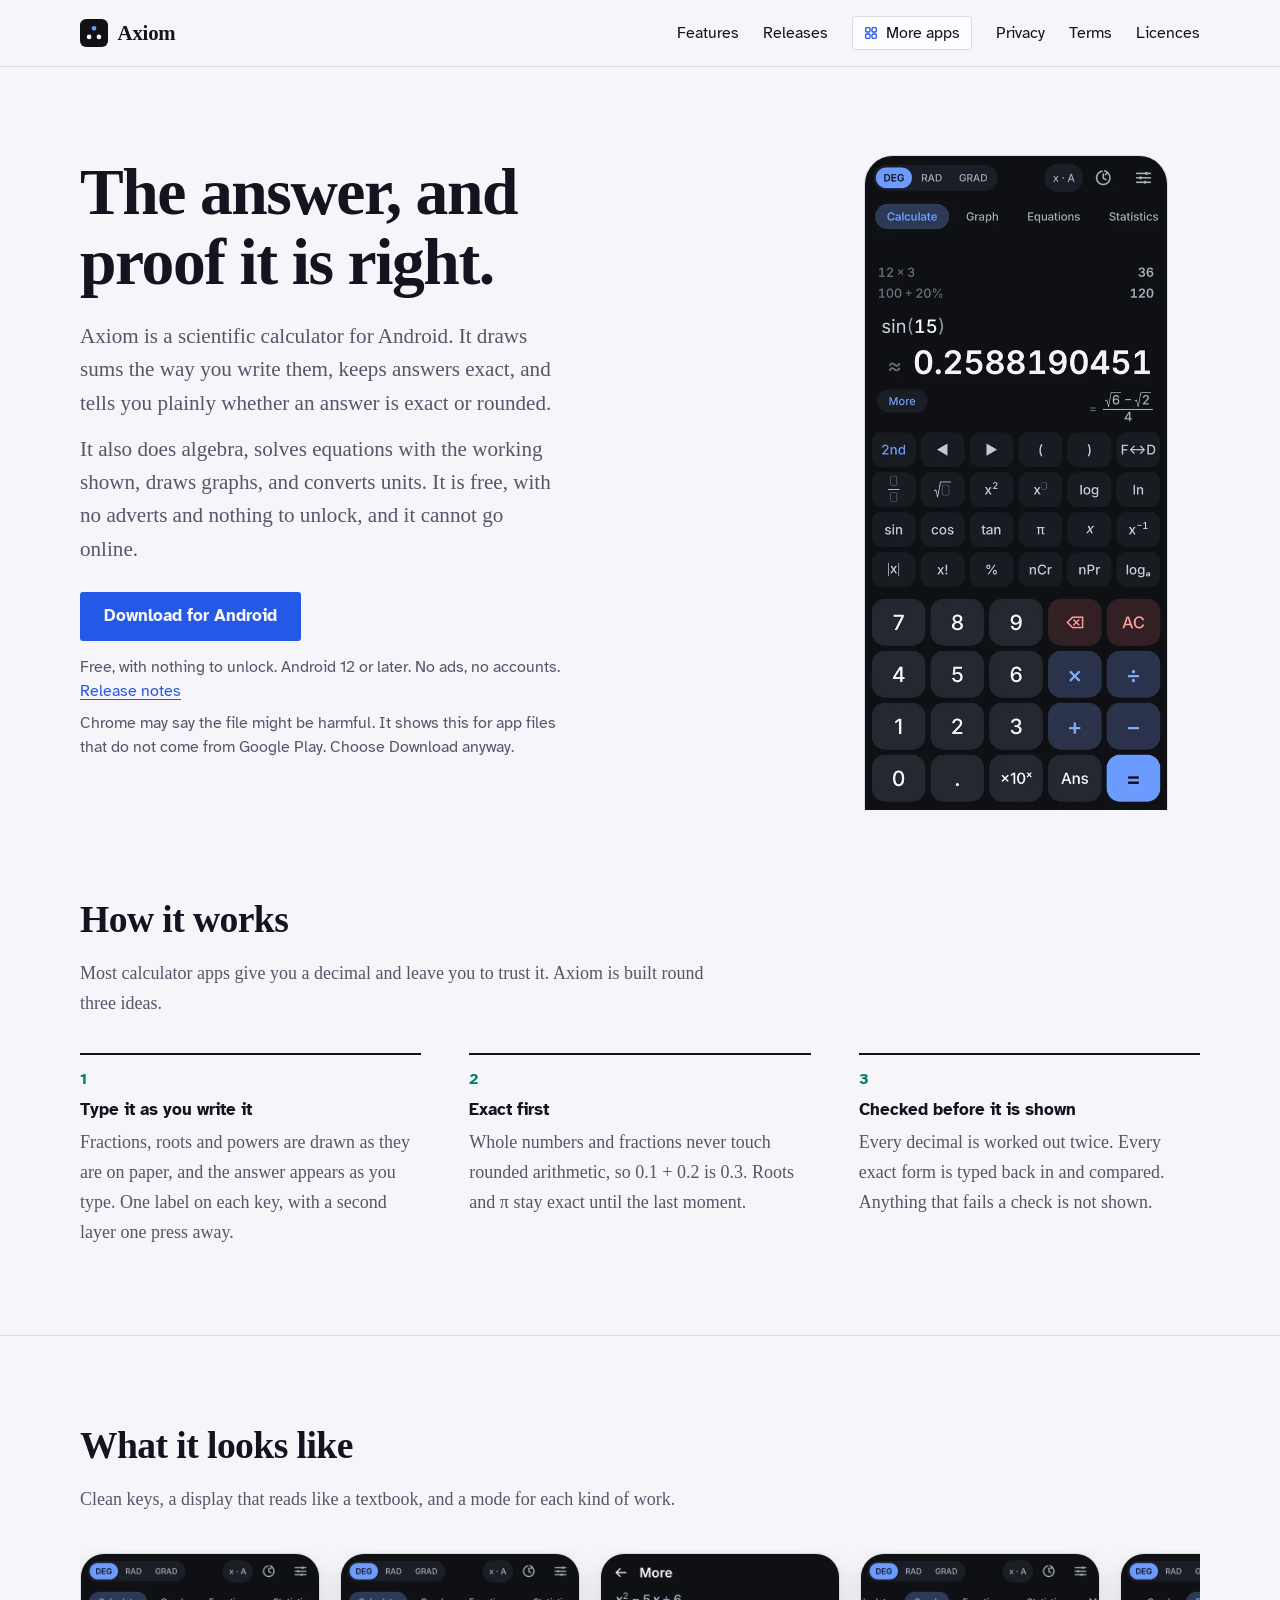
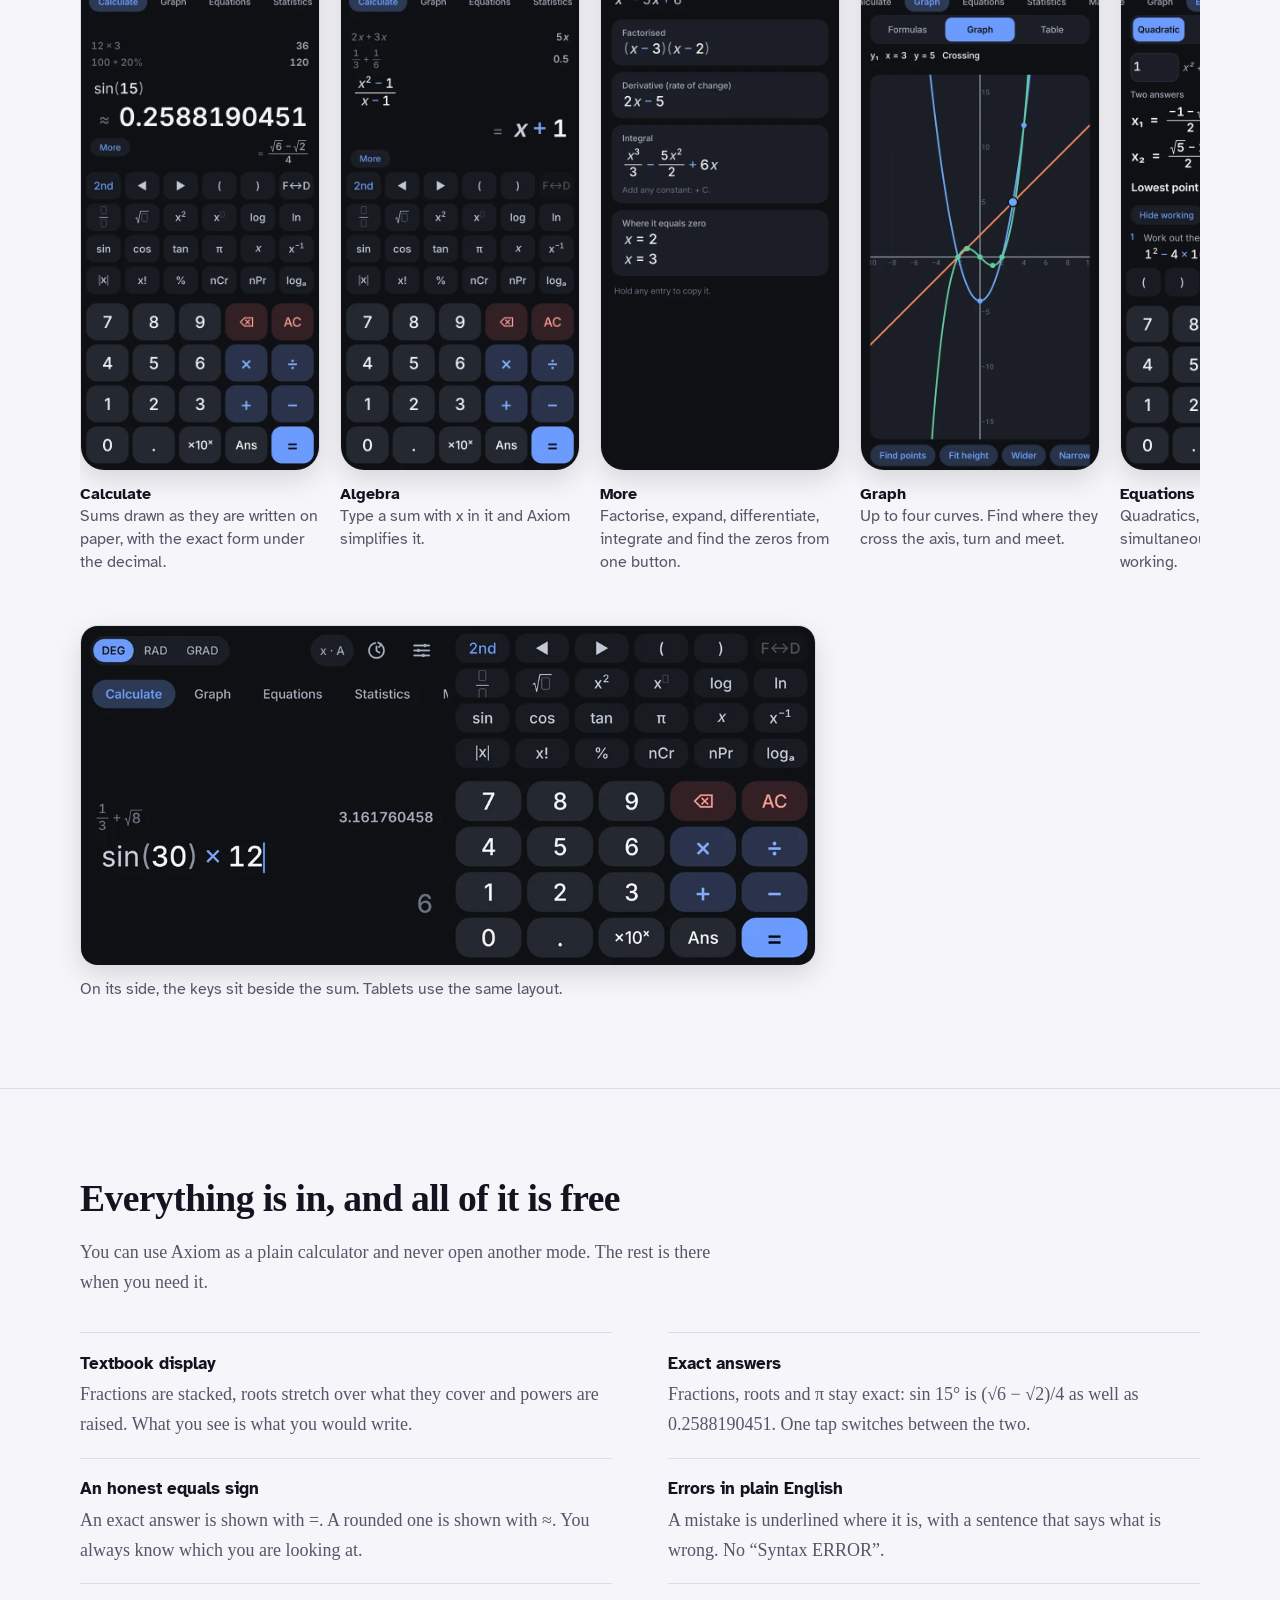
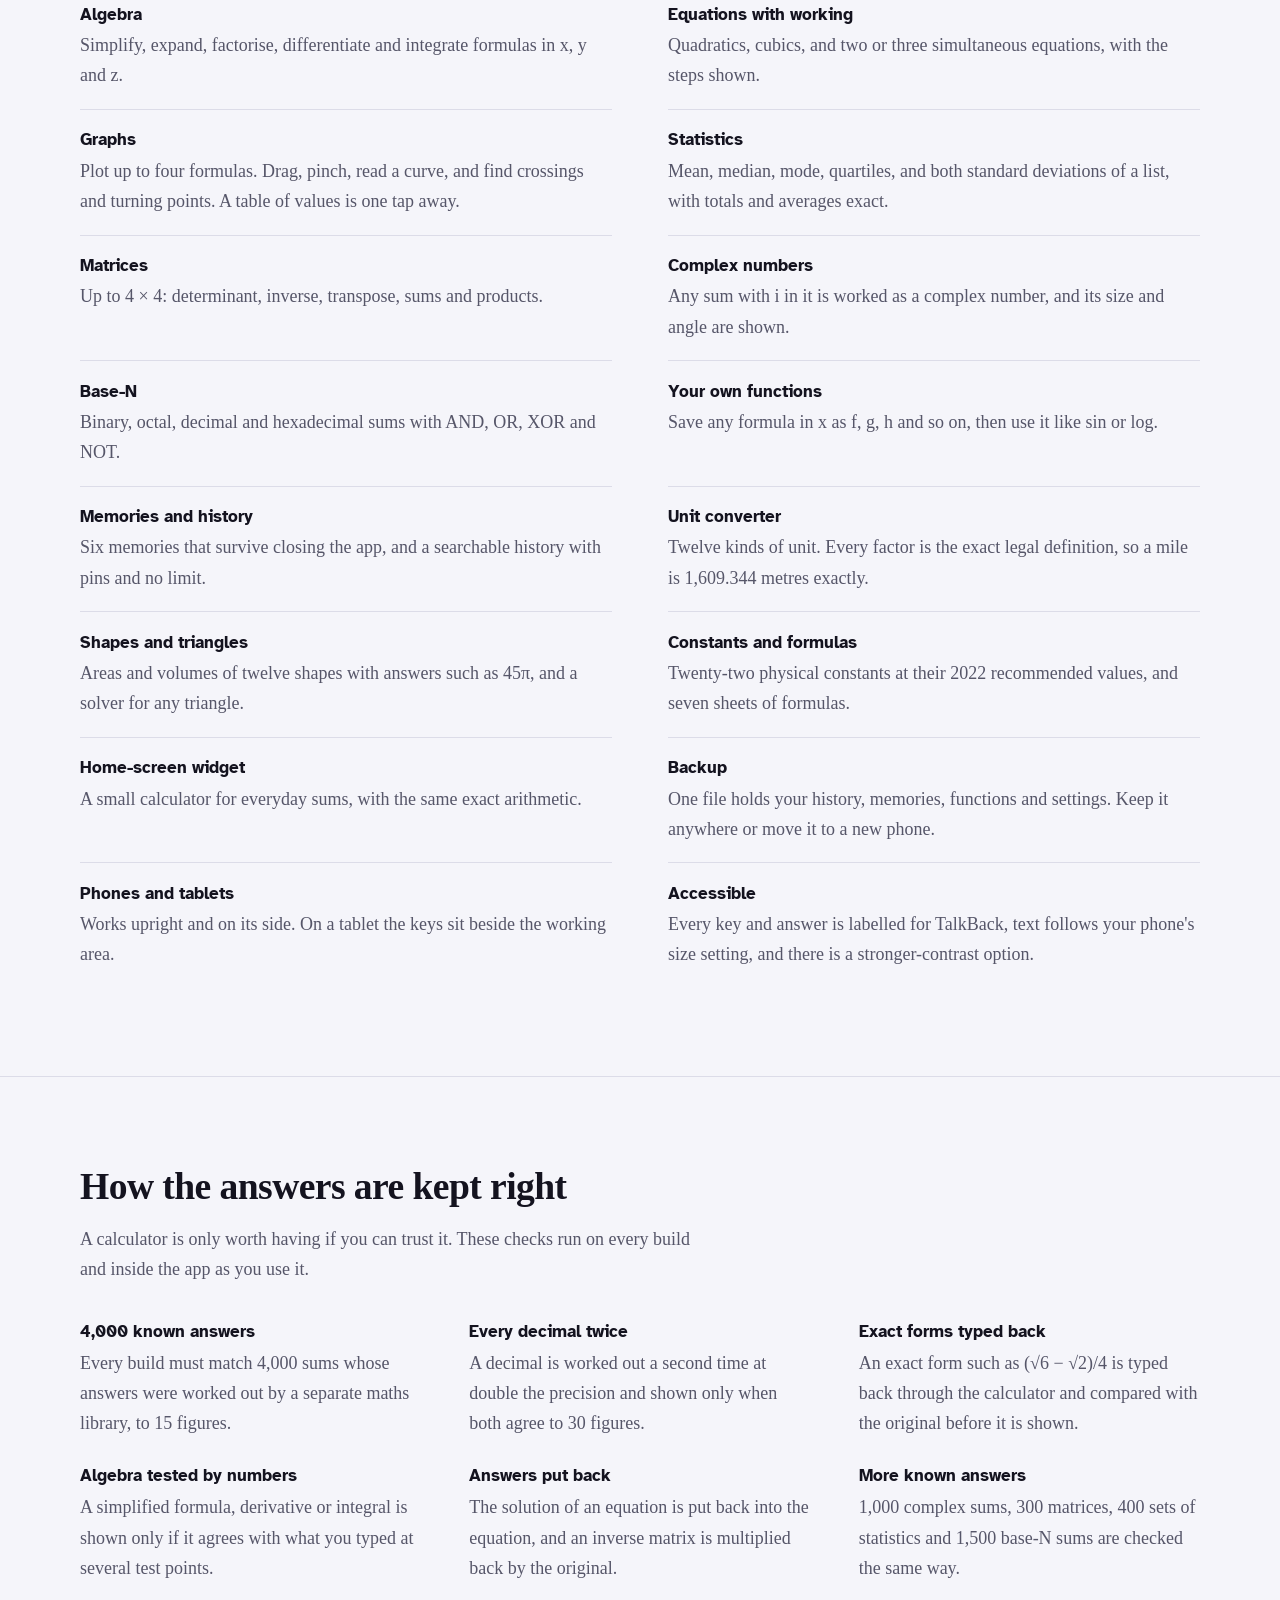
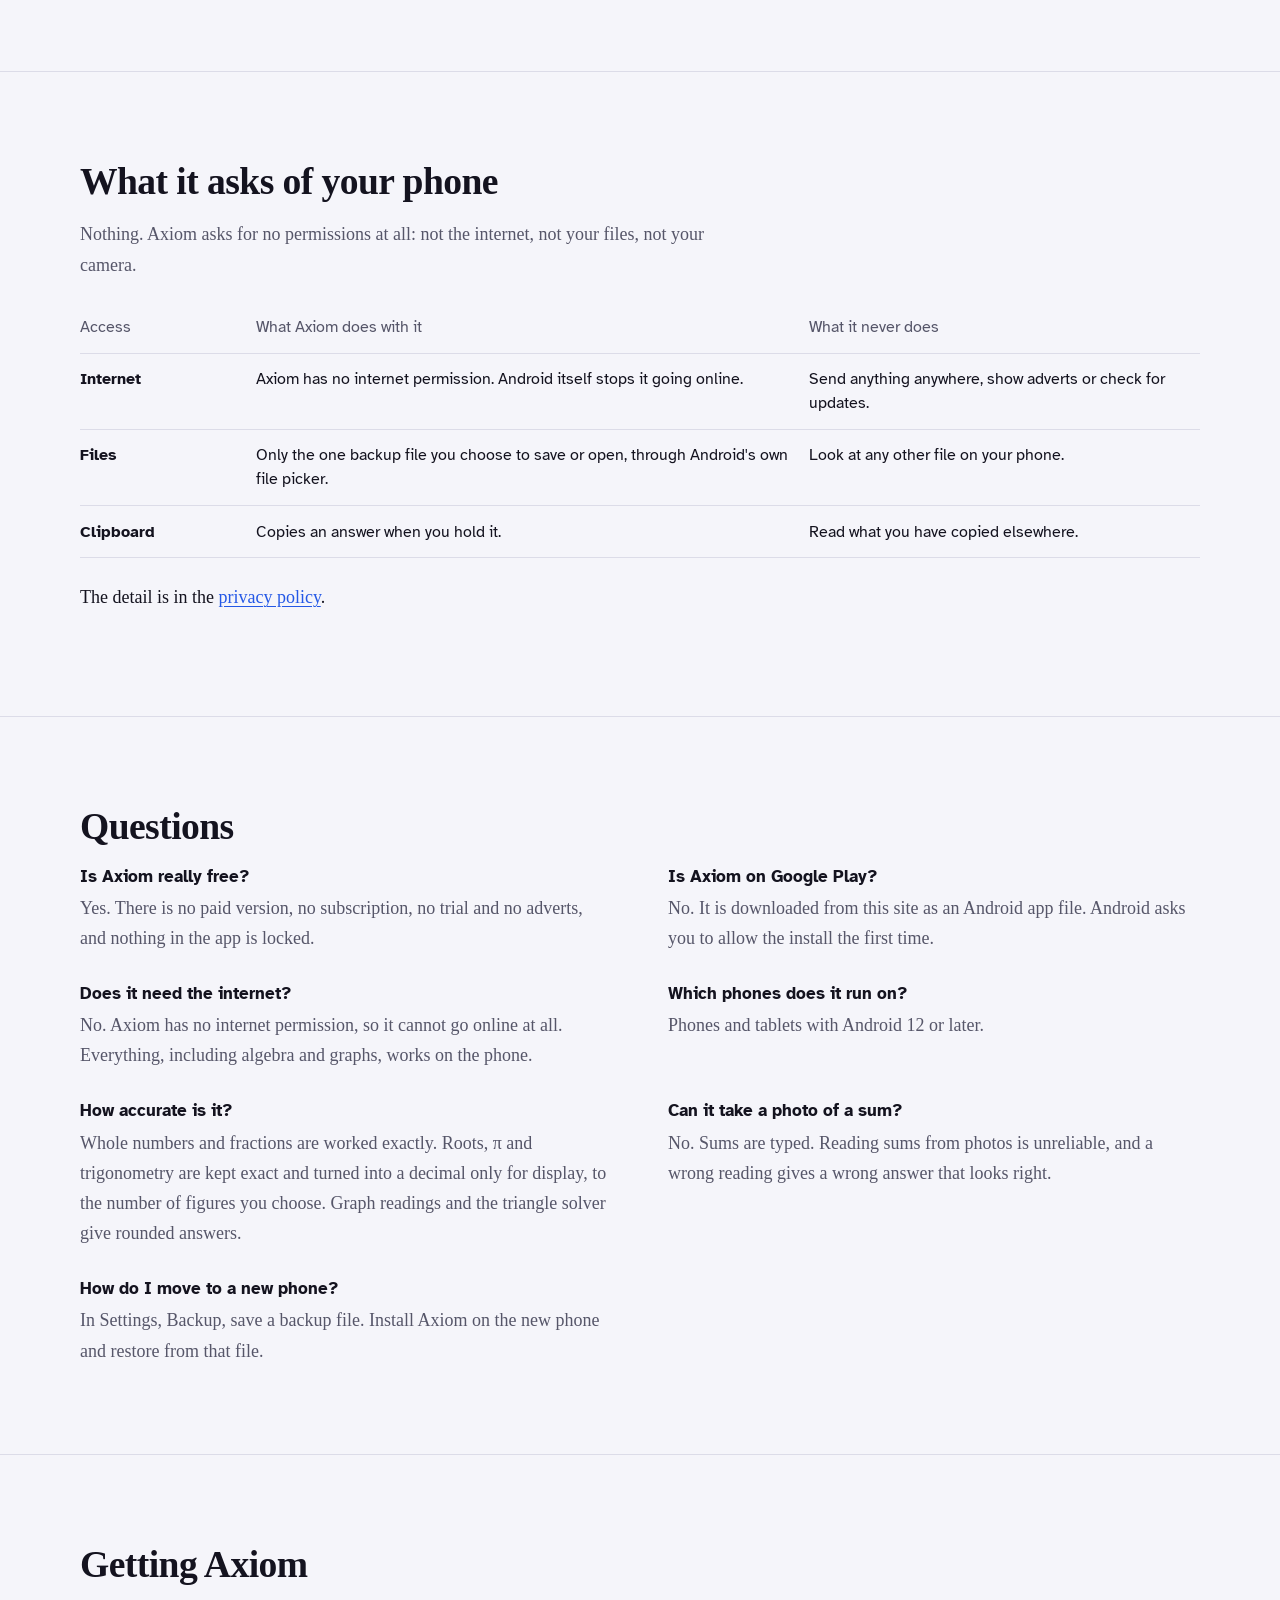
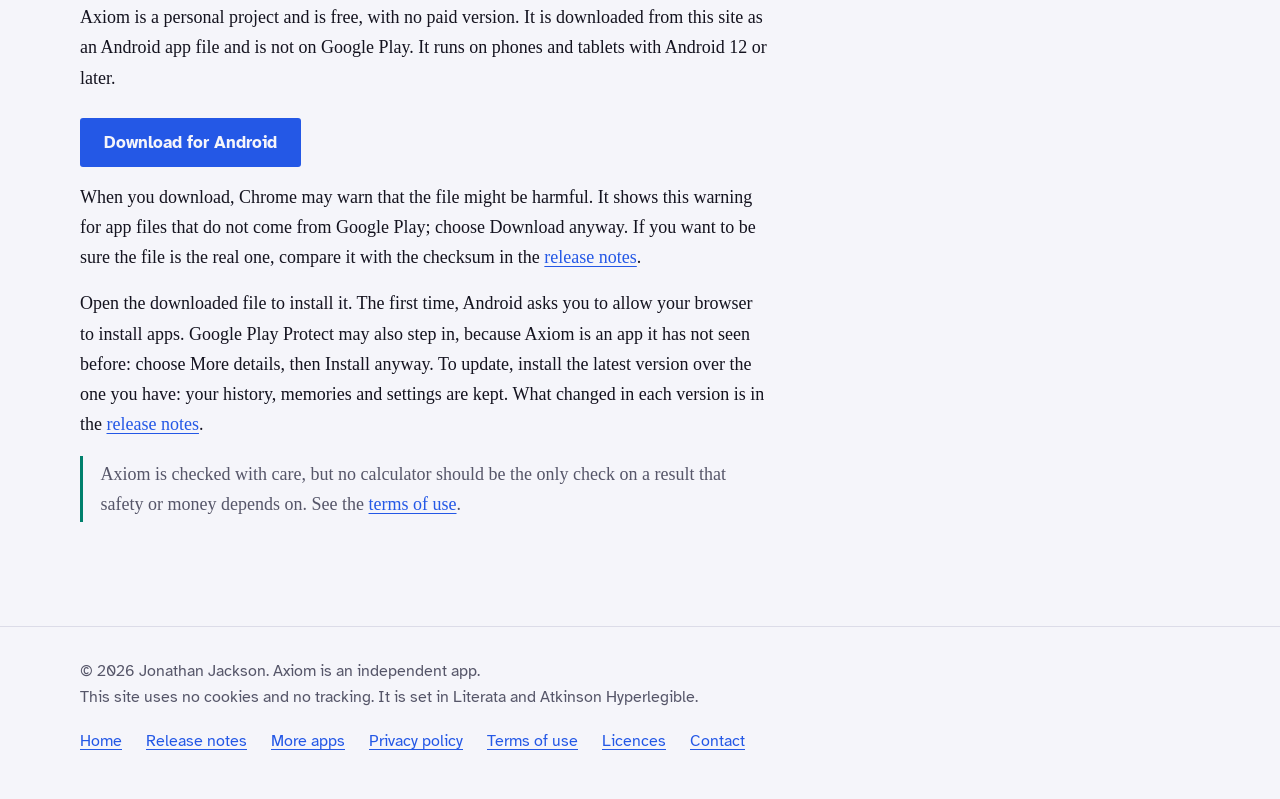
==== commit fdd750a3: "Website and app releases only: the app's source code is no longer published" ====
--- a/docs/index.html
+++ b/docs/index.html
@@ -27,7 +27,7 @@
 <link rel="stylesheet" href="assets/site.css?v=1">
 <script type="application/ld+json">{"@context":"https://schema.org","@type":"SoftwareApplication","name":"Axiom","url":"https://customgpter.github.io/axiom/","description":"Axiom is a scientific calculator for Android with a textbook display, exact answers, algebra, equation solving, graphs, statistics, matrices and a unit converter. Free, no adverts, no account. It cannot go online.","applicationCategory":"UtilitiesApplication","operatingSystem":"Android 12 or later","softwareVersion":"1.0","downloadUrl":"https://github.com/CustomGPTer/axiom/releases/latest/download/Axiom.apk","offers":{"@type":"Offer","price":"0","priceCurrency":"GBP"},"author":{"@type":"Person","name":"Jonathan Jackson"}}</script>
 <script type="application/ld+json">{"@context":"https://schema.org","@type":"WebSite","name":"Axiom","url":"https://customgpter.github.io/axiom/","inLanguage":"en-GB"}</script>
-<script type="application/ld+json">{"@context":"https://schema.org","@type":"FAQPage","mainEntity":[{"@type":"Question","name":"Is Axiom really free?","acceptedAnswer":{"@type":"Answer","text":"Yes. There is no paid version, no subscription, no trial and no adverts, and nothing in the app is locked."}},{"@type":"Question","name":"Is Axiom on Google Play?","acceptedAnswer":{"@type":"Answer","text":"No. It is downloaded from this site as an Android app file. Android asks you to allow the install the first time."}},{"@type":"Question","name":"Does it need the internet?","acceptedAnswer":{"@type":"Answer","text":"No. Axiom has no internet permission, so it cannot go online at all. Everything, including algebra and graphs, works on the phone."}},{"@type":"Question","name":"Which phones does it run on?","acceptedAnswer":{"@type":"Answer","text":"Phones and tablets with Android 12 or later."}},{"@type":"Question","name":"How accurate is it?","acceptedAnswer":{"@type":"Answer","text":"Whole numbers and fractions are worked exactly. Roots, π and trigonometry are kept exact and turned into a decimal only for display, to the number of figures you choose. Graph readings and the triangle solver give rounded answers."}},{"@type":"Question","name":"Can it take a photo of a sum?","acceptedAnswer":{"@type":"Answer","text":"No. Sums are typed. Reading sums from photos is unreliable, and a wrong reading gives a wrong answer that looks right."}},{"@type":"Question","name":"How do I move to a new phone?","acceptedAnswer":{"@type":"Answer","text":"In Settings, Backup, save a backup file. Install Axiom on the new phone and restore from that file."}},{"@type":"Question","name":"Can I see the source code?","acceptedAnswer":{"@type":"Answer","text":"Yes. It is published in full at github.com/CustomGPTer/axiom."}}]}</script>
+<script type="application/ld+json">{"@context":"https://schema.org","@type":"FAQPage","mainEntity":[{"@type":"Question","name":"Is Axiom really free?","acceptedAnswer":{"@type":"Answer","text":"Yes. There is no paid version, no subscription, no trial and no adverts, and nothing in the app is locked."}},{"@type":"Question","name":"Is Axiom on Google Play?","acceptedAnswer":{"@type":"Answer","text":"No. It is downloaded from this site as an Android app file. Android asks you to allow the install the first time."}},{"@type":"Question","name":"Does it need the internet?","acceptedAnswer":{"@type":"Answer","text":"No. Axiom has no internet permission, so it cannot go online at all. Everything, including algebra and graphs, works on the phone."}},{"@type":"Question","name":"Which phones does it run on?","acceptedAnswer":{"@type":"Answer","text":"Phones and tablets with Android 12 or later."}},{"@type":"Question","name":"How accurate is it?","acceptedAnswer":{"@type":"Answer","text":"Whole numbers and fractions are worked exactly. Roots, π and trigonometry are kept exact and turned into a decimal only for display, to the number of figures you choose. Graph readings and the triangle solver give rounded answers."}},{"@type":"Question","name":"Can it take a photo of a sum?","acceptedAnswer":{"@type":"Answer","text":"No. Sums are typed. Reading sums from photos is unreliable, and a wrong reading gives a wrong answer that looks right."}},{"@type":"Question","name":"How do I move to a new phone?","acceptedAnswer":{"@type":"Answer","text":"In Settings, Backup, save a backup file. Install Axiom on the new phone and restore from that file."}}]}</script>
 </head>
 <body>
 <a class="skip" href="#main">Skip to content</a>
@@ -146,7 +146,6 @@
 <div><h3>How accurate is it?</h3><p>Whole numbers and fractions are worked exactly. Roots, π and trigonometry are kept exact and turned into a decimal only for display, to the number of figures you choose. Graph readings and the triangle solver give rounded answers.</p></div>
 <div><h3>Can it take a photo of a sum?</h3><p>No. Sums are typed. Reading sums from photos is unreliable, and a wrong reading gives a wrong answer that looks right.</p></div>
 <div><h3>How do I move to a new phone?</h3><p>In Settings, Backup, save a backup file. Install Axiom on the new phone and restore from that file.</p></div>
-<div><h3>Can I see the source code?</h3><p>Yes. It is published in full at <a href="https://github.com/CustomGPTer/axiom">github.com/CustomGPTer/axiom</a>.</p></div>
 </div>
 </div>
 </section>
@@ -175,7 +174,6 @@
 <li><a href="privacy.html">Privacy policy</a></li>
 <li><a href="terms.html">Terms of use</a></li>
 <li><a href="licences.html">Licences</a></li>
-<li><a href="https://github.com/CustomGPTer/axiom">Source code</a></li>
 <li><a href="https://github.com/CustomGPTer/axiom/issues">Contact</a></li>
 </ul></nav>
 </div>
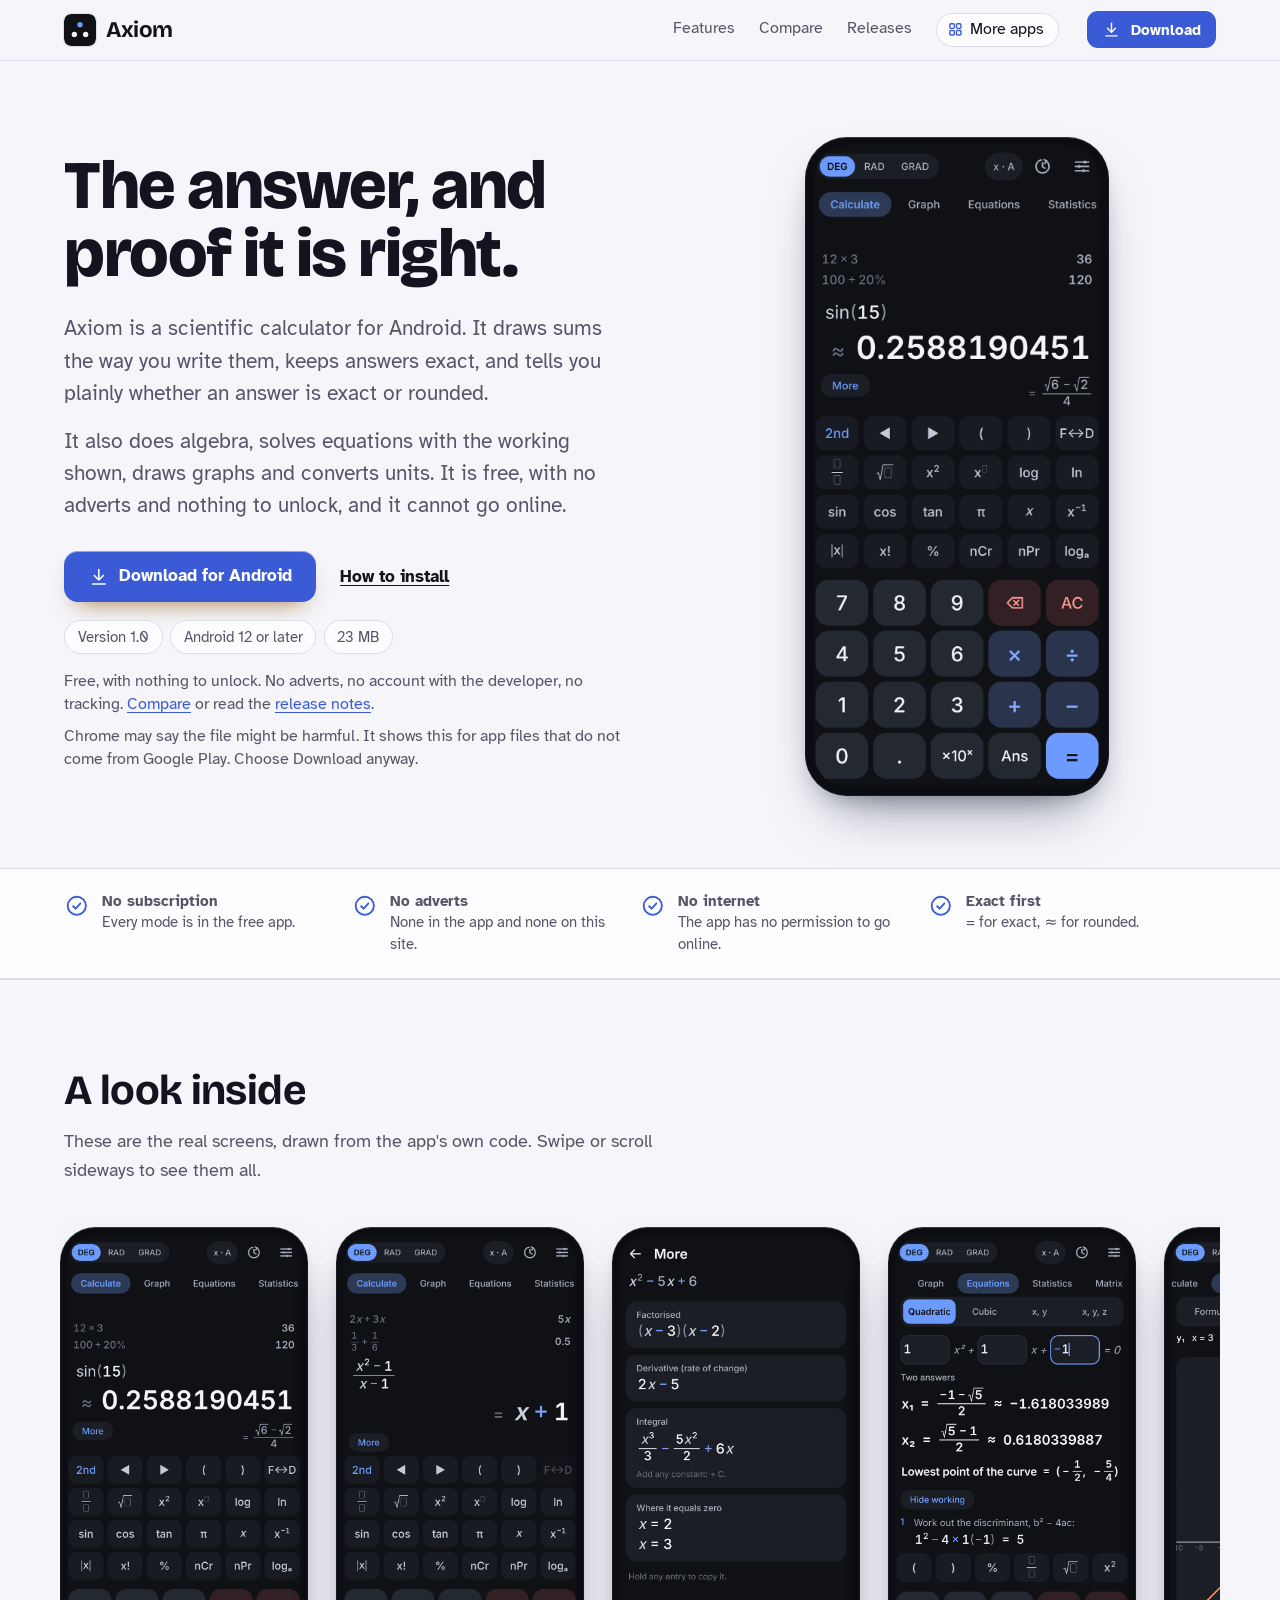
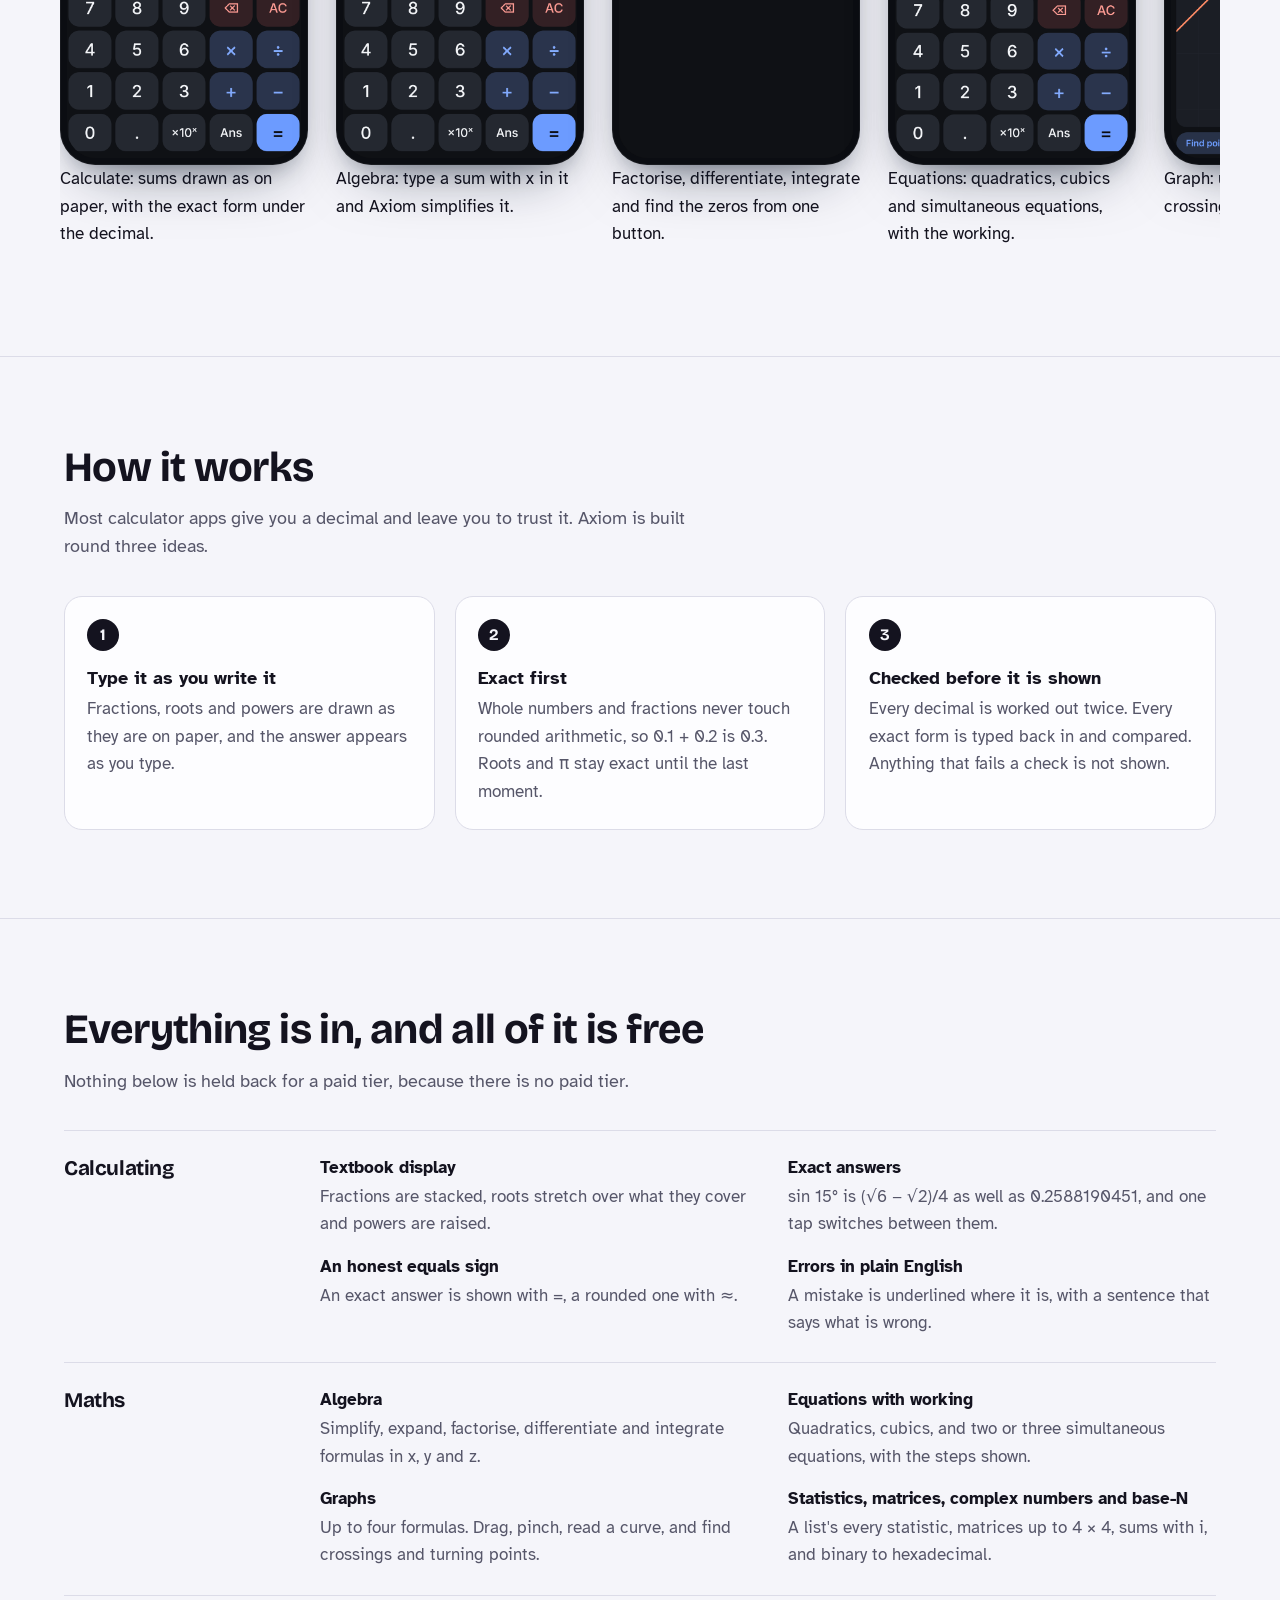
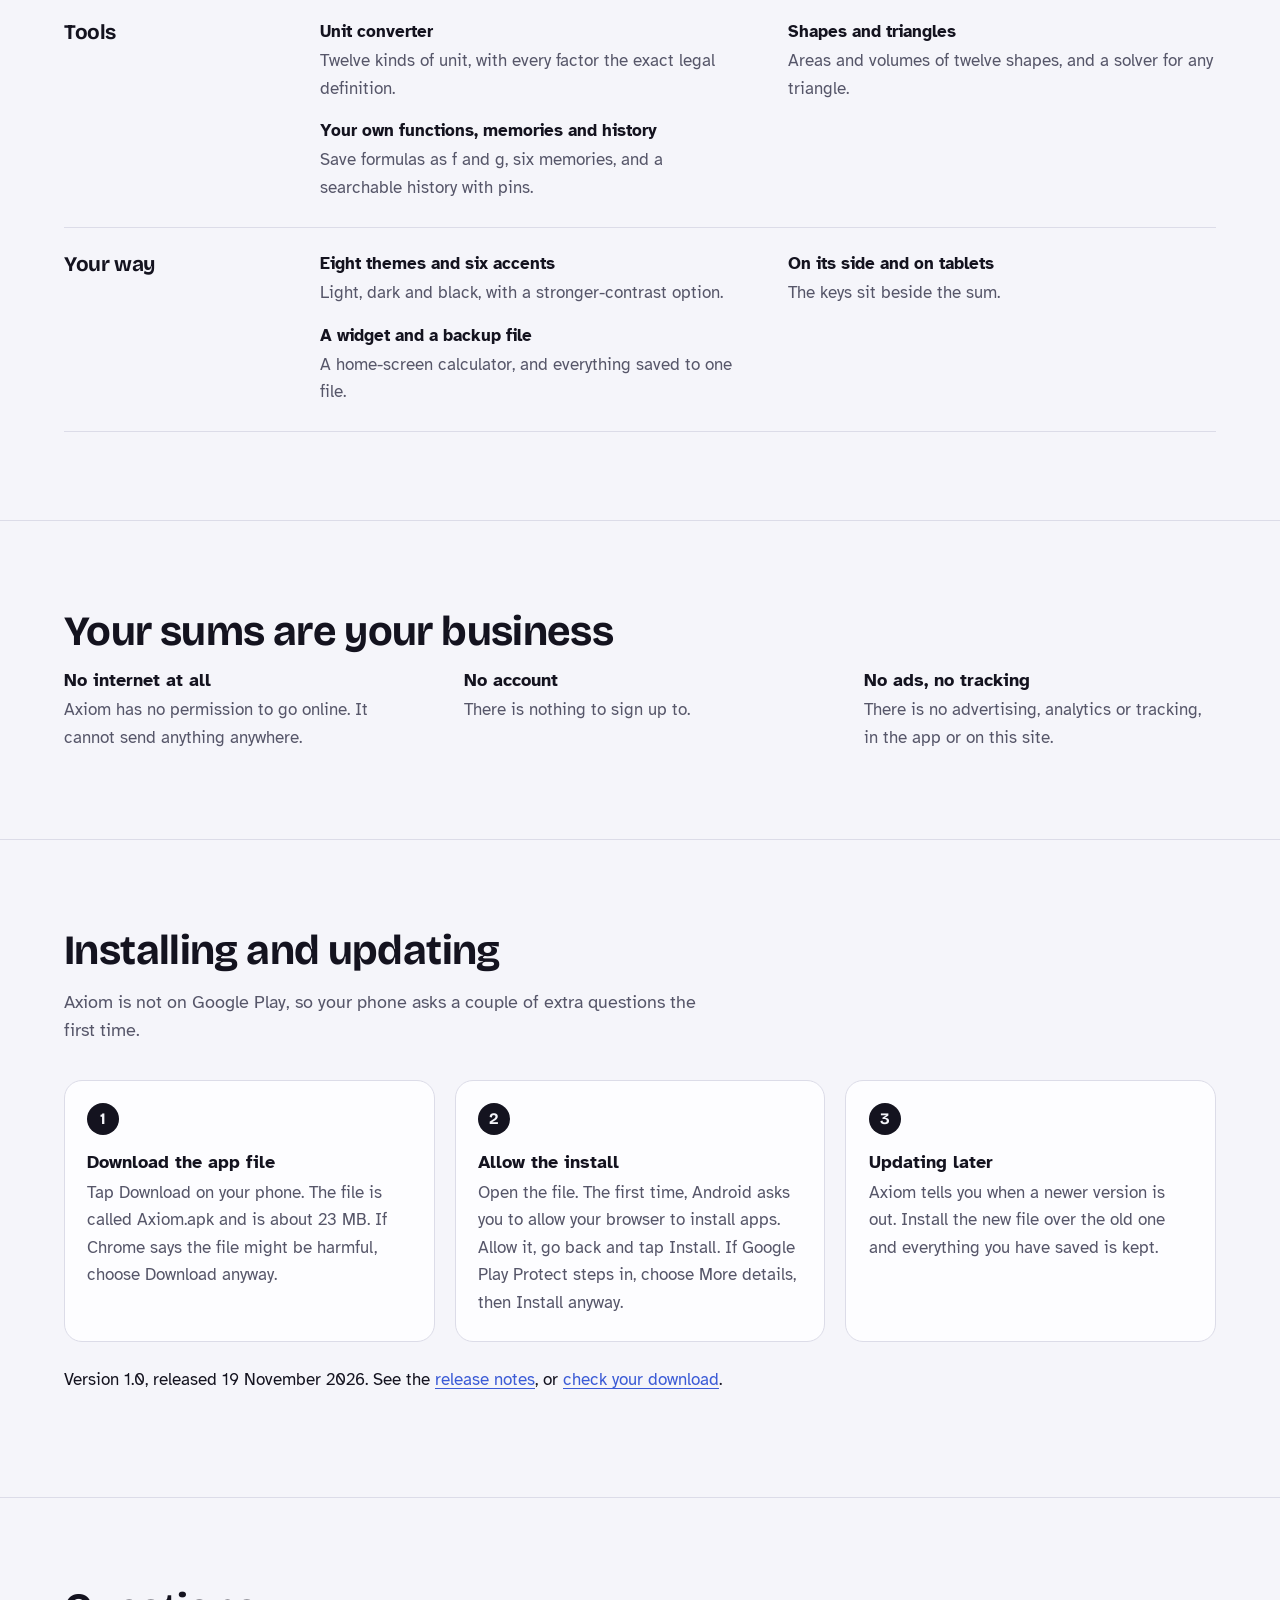
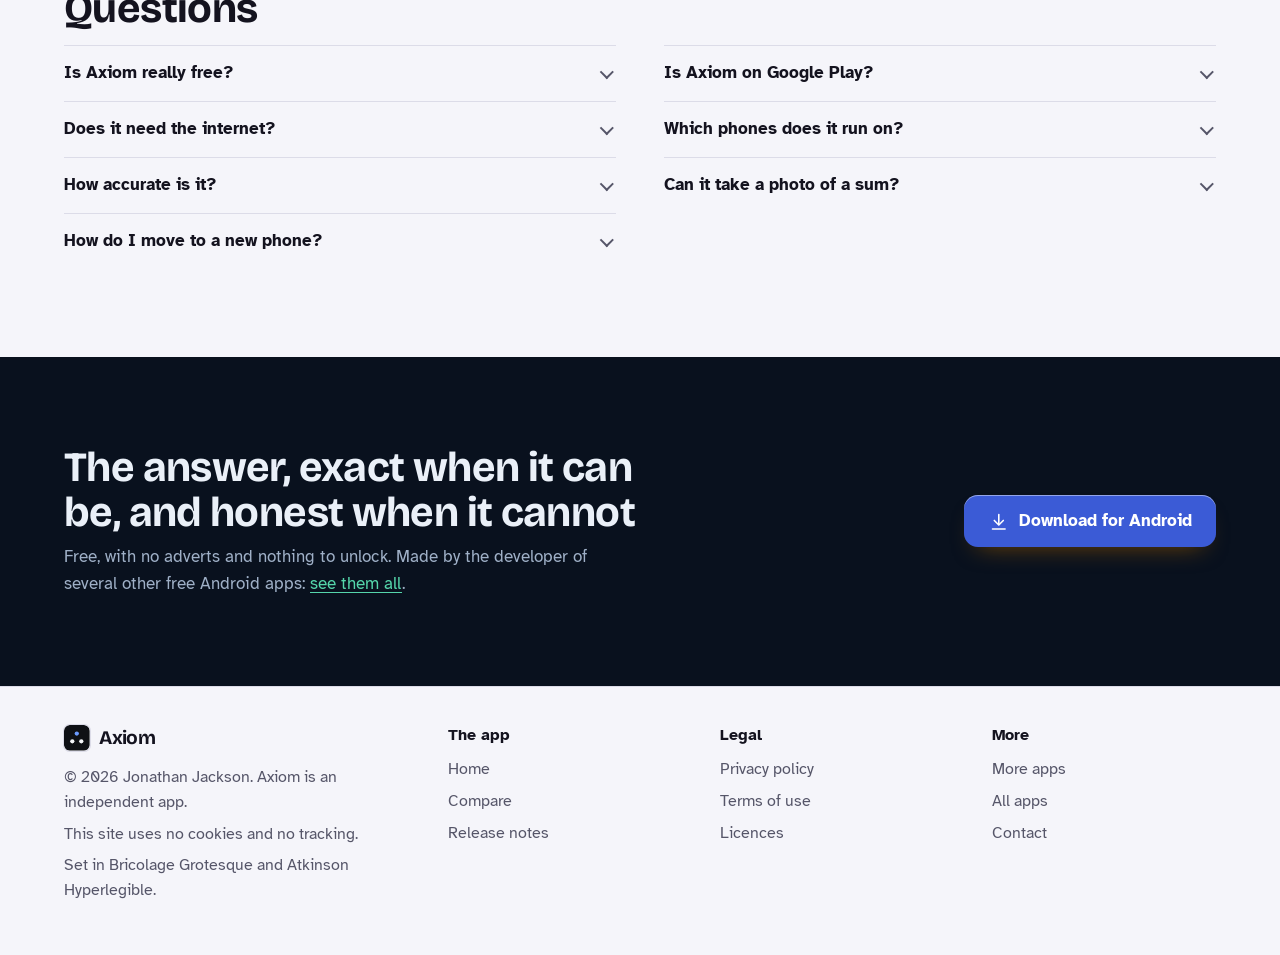
==== commit 0474a3eb: "Axiom site on the house layout in docs/, with real screens and a compare page sourced to Google Play" ====
--- a/docs/index.html
+++ b/docs/index.html
@@ -3,30 +3,32 @@
 <head>
 <meta charset="utf-8">
 <meta name="viewport" content="width=device-width, initial-scale=1">
-<title>Axiom: a free scientific calculator for Android, with exact answers</title>
-<meta name="description" content="Axiom is a scientific calculator for Android with a textbook display, exact answers, algebra, equation solving, graphs, statistics, matrices and a unit converter. Free, no adverts, no account. It cannot go online.">
+<title>Axiom: a free scientific calculator for Android that shows exact answers</title>
+<meta name="description" content="Axiom is a free scientific calculator for Android: a textbook display, exact fractions, roots and π, algebra, equations with the working, graphs, statistics, matrices, complex numbers, base-N and a unit converter. No adverts, no account, no internet.">
 <meta name="author" content="Jonathan Jackson">
 <link rel="canonical" href="https://customgpter.github.io/axiom/">
-<meta name="theme-color" content="#f4f5f8" media="(prefers-color-scheme: light)">
-<meta name="theme-color" content="#0f1115" media="(prefers-color-scheme: dark)">
+<meta name="theme-color" content="#f5f5fa" media="(prefers-color-scheme: light)">
+<meta name="theme-color" content="#0e1016" media="(prefers-color-scheme: dark)">
 <meta property="og:type" content="website">
 <meta property="og:site_name" content="Axiom">
-<meta property="og:title" content="Axiom: a free scientific calculator for Android, with exact answers">
-<meta property="og:description" content="Axiom is a scientific calculator for Android with a textbook display, exact answers, algebra, equation solving, graphs, statistics, matrices and a unit converter. Free, no adverts, no account. It cannot go online.">
+<meta property="og:title" content="Axiom: a free scientific calculator for Android that shows exact answers">
+<meta property="og:description" content="Axiom is a free scientific calculator for Android: a textbook display, exact fractions, roots and π, algebra, equations with the working, graphs, statistics, matrices, complex numbers, base-N and a unit converter. No adverts, no account, no internet.">
 <meta property="og:url" content="https://customgpter.github.io/axiom/">
 <meta property="og:image" content="https://customgpter.github.io/axiom/assets/og.png">
 <meta property="og:image:width" content="1200">
 <meta property="og:image:height" content="630">
-<meta property="og:image:alt" content="Two Axiom screens, the calculator and a graph, beside the Axiom name">
+<meta property="og:image:alt" content="Axiom&#x27;s calculator showing sin 15 degrees as an exact form and a decimal">
 <meta property="og:locale" content="en_GB">
 <meta name="twitter:card" content="summary_large_image">
-<link rel="icon" href="assets/favicon.svg" type="image/svg+xml">
-<link rel="apple-touch-icon" href="assets/apple-touch-icon.png">
-<link rel="preload" href="assets/fonts/literata-latin-700-normal.woff2" as="font" type="font/woff2" crossorigin>
-<link rel="preload" href="assets/fonts/literata-latin-400-normal.woff2" as="font" type="font/woff2" crossorigin>
-<link rel="stylesheet" href="assets/site.css?v=1">
-<script type="application/ld+json">{"@context":"https://schema.org","@type":"SoftwareApplication","name":"Axiom","url":"https://customgpter.github.io/axiom/","description":"Axiom is a scientific calculator for Android with a textbook display, exact answers, algebra, equation solving, graphs, statistics, matrices and a unit converter. Free, no adverts, no account. It cannot go online.","applicationCategory":"UtilitiesApplication","operatingSystem":"Android 12 or later","softwareVersion":"1.0","downloadUrl":"https://github.com/CustomGPTer/axiom/releases/latest/download/Axiom.apk","offers":{"@type":"Offer","price":"0","priceCurrency":"GBP"},"author":{"@type":"Person","name":"Jonathan Jackson"}}</script>
-<script type="application/ld+json">{"@context":"https://schema.org","@type":"WebSite","name":"Axiom","url":"https://customgpter.github.io/axiom/","inLanguage":"en-GB"}</script>
+<link rel="icon" href="./assets/favicon.svg" type="image/svg+xml">
+<link rel="apple-touch-icon" href="./assets/apple-touch-icon.png">
+<link rel="preload" href="./assets/fonts/bricolage-grotesque-latin.woff2" as="font" type="font/woff2" crossorigin>
+<link rel="preload" href="./assets/fonts/atkinson-hyperlegible-latin-400-normal.woff2" as="font" type="font/woff2" crossorigin>
+<link rel="stylesheet" href="./assets/site.css?v=1">
+<link rel="stylesheet" href="./assets/house.css?v=1">
+<link rel="stylesheet" href="./assets/apps-list.css?v=1">
+<script src="./assets/apps-list.js?v=1" defer></script>
+<script type="application/ld+json">{"@context":"https://schema.org","@type":"SoftwareApplication","name":"Axiom","url":"https://customgpter.github.io/axiom/","description":"Axiom is a free scientific calculator for Android: a textbook display, exact fractions, roots and π, algebra, equations with the working, graphs, statistics, matrices, complex numbers, base-N and a unit converter. No adverts, no account, no internet.","applicationCategory":"UtilitiesApplication","operatingSystem":"Android 12 or later","softwareVersion":"1.0","downloadUrl":"https://github.com/CustomGPTer/axiom/releases/latest/download/Axiom.apk","releaseNotes":"https://customgpter.github.io/axiom/releases.html","offers":{"@type":"Offer","price":"0","priceCurrency":"GBP"},"inLanguage":"en-GB","image":"https://customgpter.github.io/axiom/assets/og.png","featureList":["Textbook display","Exact answers","An honest equals sign","Errors in plain English","Algebra","Equations with working","Graphs","Statistics, matrices, complex numbers and base-N","Unit converter","Shapes and triangles","Your own functions, memories and history","Eight themes and six accents"],"author":{"@type":"Person","name":"Jonathan Jackson"}}</script>
 <script type="application/ld+json">{"@context":"https://schema.org","@type":"FAQPage","mainEntity":[{"@type":"Question","name":"Is Axiom really free?","acceptedAnswer":{"@type":"Answer","text":"Yes. There is no paid version, no subscription, no trial and no adverts, and nothing in the app is locked."}},{"@type":"Question","name":"Is Axiom on Google Play?","acceptedAnswer":{"@type":"Answer","text":"No. It is downloaded from this site as an Android app file. Android asks you to allow the install the first time."}},{"@type":"Question","name":"Does it need the internet?","acceptedAnswer":{"@type":"Answer","text":"No. Axiom has no internet permission, so it cannot go online at all. Everything, including algebra and graphs, works on the phone."}},{"@type":"Question","name":"Which phones does it run on?","acceptedAnswer":{"@type":"Answer","text":"Phones and tablets with Android 12 or later."}},{"@type":"Question","name":"How accurate is it?","acceptedAnswer":{"@type":"Answer","text":"Whole numbers and fractions are worked exactly. Roots, π and trigonometry are kept exact and turned into a decimal only for display, to the number of figures you choose. Graph readings and the triangle solver give rounded answers."}},{"@type":"Question","name":"Can it take a photo of a sum?","acceptedAnswer":{"@type":"Answer","text":"No. Sums are typed. Reading sums from photos is unreliable, and a wrong reading gives a wrong answer that looks right."}},{"@type":"Question","name":"How do I move to a new phone?","acceptedAnswer":{"@type":"Answer","text":"In Settings, Backup, save a backup file. Install Axiom on the new phone and restore from that file."}}]}</script>
 </head>
 <body>
@@ -34,7 +36,8 @@
 <header class="masthead">
 <div class="wrap">
 <a class="brand" href="./" aria-label="Axiom home"><svg viewBox="0 0 108 108" aria-hidden="true"><rect width="108" height="108" rx="24" fill="#0f1115"/><circle cx="54" cy="36" r="9" fill="#6c9bff"/><circle cx="35" cy="69" r="9" fill="#f3f5f8"/><circle cx="73" cy="69" r="9" fill="#f3f5f8"/></svg><span>Axiom</span></a>
-<nav aria-label="Main"><ul><li><a href="./#features">Features</a></li><li><a href="releases.html">Releases</a></li><li><a class="more-apps" href="more-apps.html"><svg viewBox="0 0 24 24" aria-hidden="true"><rect x="4" y="4" width="6.5" height="6.5" rx="1.6"/><rect x="13.5" y="4" width="6.5" height="6.5" rx="1.6"/><rect x="4" y="13.5" width="6.5" height="6.5" rx="1.6"/><rect x="13.5" y="13.5" width="6.5" height="6.5" rx="1.6"/></svg>More apps</a></li><li><a href="privacy.html">Privacy</a></li><li><a href="terms.html">Terms</a></li><li><a href="licences.html">Licences</a></li></ul></nav>
+<nav aria-label="Main"><ul><li><a href="./#features">Features</a></li><li><a href="./compare.html">Compare</a></li><li><a href="./releases.html">Releases</a></li><li><a class="more-apps" href="./more-apps.html"><svg class="ico" viewBox="0 0 24 24" aria-hidden="true"><rect x="4" y="4" width="6.5" height="6.5" rx="1.6"/><rect x="13.5" y="4" width="6.5" height="6.5" rx="1.6"/><rect x="4" y="13.5" width="6.5" height="6.5" rx="1.6"/><rect x="13.5" y="13.5" width="6.5" height="6.5" rx="1.6"/></svg>More apps</a></li></ul></nav>
+<a class="button small" href="https://github.com/CustomGPTer/axiom/releases/latest/download/Axiom.apk"><svg class="ico" viewBox="0 0 24 24" aria-hidden="true"><path d="M12 4v11"/><path d="M7 10.5l5 5 5-5"/><path d="M5 20h14"/></svg>Download</a>
 </div>
 </header>
 <main id="main">
@@ -42,138 +45,97 @@
 <div class="wrap hero-grid">
 <div class="hero-copy">
 <h1>The answer, and proof it is right.</h1>
-<p class="lede">Axiom is a scientific calculator for Android. It draws sums the way you write them, keeps answers exact, and tells you plainly whether an answer is exact or rounded.</p>
-<p class="lede">It also does algebra, solves equations with the working shown, draws graphs, and converts units. It is free, with no adverts and nothing to unlock, and it cannot go online.</p>
-<p class="get"><a class="button" href="https://github.com/CustomGPTer/axiom/releases/latest/download/Axiom.apk">Download for Android</a></p>
-<p class="facts">Free, with nothing to unlock. Android 12 or later. No ads, no accounts. <a href="releases.html">Release notes</a></p>
+<p class="lede">Axiom is a scientific calculator for Android. It draws sums the way you write them, keeps answers exact, and tells you plainly whether an answer is exact or rounded.</p><p class="lede">It also does algebra, solves equations with the working shown, draws graphs and converts units. It is free, with no adverts and nothing to unlock, and it cannot go online.</p>
+
+<p class="get" id="download"><a class="button" href="https://github.com/CustomGPTer/axiom/releases/latest/download/Axiom.apk"><svg class="ico" viewBox="0 0 24 24" aria-hidden="true"><path d="M12 4v11"/><path d="M7 10.5l5 5 5-5"/><path d="M5 20h14"/></svg>Download for Android</a><a class="aside" href="#install">How to install</a></p>
+<ul class="pills"><li>Version 1.0</li><li>Android 12 or later</li><li>23 MB</li></ul>
+<p class="facts">Free, with nothing to unlock. No adverts, no account with the developer, no tracking. <a href="compare.html">Compare</a> or read the <a href="releases.html">release notes</a>.</p>
 <p class="facts">Chrome may say the file might be harmful. It shows this for app files that do not come from Google Play. Choose Download anyway.</p>
 </div>
-<figure class="hero-shot"><img src="assets/shots/calculate.webp" width="540" height="1170" alt="The Axiom calculator showing sin 15 as 0.2588190451, with the exact form, root 6 minus root 2 over 4, underneath"></figure>
+<div class="hero-phone"><div class="phone"><img src="./assets/screens/calculate.png" alt="Calculate: sums drawn as on paper, with the exact form under the decimal." width="393" height="852" fetchpriority="high"></div></div>
 </div>
 </div>
+
+<section class="promises" aria-label="In short">
+<div class="wrap"><ul><li><svg class="ico" viewBox="0 0 24 24" aria-hidden="true"><circle cx="12" cy="12" r="8.5"/><path d="M8.6 12.4l2.3 2.3 4.5-4.9"/></svg><span><b>No subscription</b><span>Every mode is in the free app.</span></span></li><li><svg class="ico" viewBox="0 0 24 24" aria-hidden="true"><circle cx="12" cy="12" r="8.5"/><path d="M8.6 12.4l2.3 2.3 4.5-4.9"/></svg><span><b>No adverts</b><span>None in the app and none on this site.</span></span></li><li><svg class="ico" viewBox="0 0 24 24" aria-hidden="true"><circle cx="12" cy="12" r="8.5"/><path d="M8.6 12.4l2.3 2.3 4.5-4.9"/></svg><span><b>No internet</b><span>The app has no permission to go online.</span></span></li><li><svg class="ico" viewBox="0 0 24 24" aria-hidden="true"><circle cx="12" cy="12" r="8.5"/><path d="M8.6 12.4l2.3 2.3 4.5-4.9"/></svg><span><b>Exact first</b><span>= for exact, ≈ for rounded.</span></span></li></ul></div>
+</section>
+
+<section id="screens" aria-labelledby="screens-h">
+<div class="wrap">
+<h2 id="screens-h">A look inside</h2>
+<p class="intro">These are the real screens, drawn from the app&#x27;s own code. Swipe or scroll sideways to see them all.</p>
+<div class="gallery" tabindex="0" role="region" aria-label="Screens from Axiom"><figure class="shot"><div class="phone"><img src="./assets/screens/calculate.png" alt="Calculate: sums drawn as on paper, with the exact form under the decimal." width="393" height="852" loading="eager" decoding="async"></div><figcaption>Calculate: sums drawn as on paper, with the exact form under the decimal.</figcaption></figure><figure class="shot"><div class="phone"><img src="./assets/screens/algebra.png" alt="Algebra: type a sum with x in it and Axiom simplifies it." width="393" height="852" loading="eager" decoding="async"></div><figcaption>Algebra: type a sum with x in it and Axiom simplifies it.</figcaption></figure><figure class="shot"><div class="phone"><img src="./assets/screens/more.png" alt="Factorise, differentiate, integrate and find the zeros from one button." width="393" height="852" loading="eager" decoding="async"></div><figcaption>Factorise, differentiate, integrate and find the zeros from one button.</figcaption></figure><figure class="shot"><div class="phone"><img src="./assets/screens/equations.png" alt="Equations: quadratics, cubics and simultaneous equations, with the working." width="393" height="852" loading="eager" decoding="async"></div><figcaption>Equations: quadratics, cubics and simultaneous equations, with the working.</figcaption></figure><figure class="shot"><div class="phone"><img src="./assets/screens/graph.png" alt="Graph: up to four curves, with crossings and turning points." width="393" height="852" loading="eager" decoding="async"></div><figcaption>Graph: up to four curves, with crossings and turning points.</figcaption></figure><figure class="shot"><div class="phone"><img src="./assets/screens/statistics.png" alt="Statistics: type a list and every figure is worked out at once." width="393" height="852" loading="eager" decoding="async"></div><figcaption>Statistics: type a list and every figure is worked out at once.</figcaption></figure><figure class="shot"><div class="phone"><img src="./assets/screens/units.png" alt="Unit converter: type a value once and see it in every unit." width="393" height="852" loading="eager" decoding="async"></div><figcaption>Unit converter: type a value once and see it in every unit.</figcaption></figure><figure class="shot"><div class="phone"><img src="./assets/screens/triangle.png" alt="Triangle solver: any three measurements give the rest." width="393" height="852" loading="eager" decoding="async"></div><figcaption>Triangle solver: any three measurements give the rest.</figcaption></figure></div>
+</div>
+</section>
 
 <section id="how" aria-labelledby="how-h">
 <div class="wrap">
 <h2 id="how-h">How it works</h2>
 <p class="intro">Most calculator apps give you a decimal and leave you to trust it. Axiom is built round three ideas.</p>
-<ol class="steps">
-<li><h3>Type it as you write it</h3><p>Fractions, roots and powers are drawn as they are on paper, and the answer appears as you type. One label on each key, with a second layer one press away.</p></li>
-<li><h3>Exact first</h3><p>Whole numbers and fractions never touch rounded arithmetic, so 0.1 + 0.2 is 0.3. Roots and π stay exact until the last moment.</p></li>
-<li><h3>Checked before it is shown</h3><p>Every decimal is worked out twice. Every exact form is typed back in and compared. Anything that fails a check is not shown.</p></li>
-</ol>
-</div>
-</section>
-
-<section id="screens" aria-labelledby="screens-h">
-<div class="wrap">
-<h2 id="screens-h">What it looks like</h2>
-<p class="intro">Clean keys, a display that reads like a textbook, and a mode for each kind of work.</p>
-<ul class="shots"><li><figure><img src="assets/shots/calculate.webp" width="540" height="1170" alt="Calculate: Sums drawn as they are written on paper, with the exact form under the decimal."><figcaption><strong>Calculate</strong>Sums drawn as they are written on paper, with the exact form under the decimal.</figcaption></figure></li><li><figure><img src="assets/shots/algebra.webp" width="540" height="1170" alt="Algebra: Type a sum with x in it and Axiom simplifies it."><figcaption><strong>Algebra</strong>Type a sum with x in it and Axiom simplifies it.</figcaption></figure></li><li><figure><img src="assets/shots/more.webp" width="540" height="1170" alt="More: Factorise, expand, differentiate, integrate and find the zeros from one button." loading="lazy"><figcaption><strong>More</strong>Factorise, expand, differentiate, integrate and find the zeros from one button.</figcaption></figure></li><li><figure><img src="assets/shots/graph.webp" width="540" height="1170" alt="Graph: Up to four curves. Find where they cross the axis, turn and meet." loading="lazy"><figcaption><strong>Graph</strong>Up to four curves. Find where they cross the axis, turn and meet.</figcaption></figure></li><li><figure><img src="assets/shots/equations.webp" width="540" height="1170" alt="Equations: Quadratics, cubics and simultaneous equations, with the working." loading="lazy"><figcaption><strong>Equations</strong>Quadratics, cubics and simultaneous equations, with the working.</figcaption></figure></li><li><figure><img src="assets/shots/statistics.webp" width="540" height="1170" alt="Statistics: Type a list of values and every statistic is worked out at once." loading="lazy"><figcaption><strong>Statistics</strong>Type a list of values and every statistic is worked out at once.</figcaption></figure></li><li><figure><img src="assets/shots/matrix.webp" width="540" height="1170" alt="Matrix: Determinant, inverse and products, with fractions kept exact." loading="lazy"><figcaption><strong>Matrix</strong>Determinant, inverse and products, with fractions kept exact.</figcaption></figure></li><li><figure><img src="assets/shots/units.webp" width="540" height="1170" alt="Unit converter: Type a value once and see it in every unit." loading="lazy"><figcaption><strong>Unit converter</strong>Type a value once and see it in every unit.</figcaption></figure></li><li><figure><img src="assets/shots/triangle.webp" width="540" height="1170" alt="Triangle solver: Any three measurements give the rest, including both answers when there are two." loading="lazy"><figcaption><strong>Triangle solver</strong>Any three measurements give the rest, including both answers when there are two.</figcaption></figure></li><li><figure><img src="assets/shots/theme.webp" width="540" height="1170" alt="Themes: Eight themes and six accent colours." loading="lazy"><figcaption><strong>Themes</strong>Eight themes and six accent colours.</figcaption></figure></li></ul>
-<figure class="wide-shot"><img src="assets/shots/landscape.webp" width="1040" height="480" alt="Axiom on its side: the sum on the left and the full keypad on the right" loading="lazy"><figcaption>On its side, the keys sit beside the sum. Tablets use the same layout.</figcaption></figure>
+<ol class="steps"><li><h3>Type it as you write it</h3><p>Fractions, roots and powers are drawn as they are on paper, and the answer appears as you type.</p></li><li><h3>Exact first</h3><p>Whole numbers and fractions never touch rounded arithmetic, so 0.1 + 0.2 is 0.3. Roots and &pi; stay exact until the last moment.</p></li><li><h3>Checked before it is shown</h3><p>Every decimal is worked out twice. Every exact form is typed back in and compared. Anything that fails a check is not shown.</p></li></ol>
 </div>
 </section>
 
 <section id="features" aria-labelledby="features-h">
 <div class="wrap">
 <h2 id="features-h">Everything is in, and all of it is free</h2>
-<p class="intro">You can use Axiom as a plain calculator and never open another mode. The rest is there when you need it.</p>
-<dl class="features">
-<div><dt>Textbook display</dt><dd>Fractions are stacked, roots stretch over what they cover and powers are raised. What you see is what you would write.</dd></div>
-<div><dt>Exact answers</dt><dd>Fractions, roots and π stay exact: sin 15° is (√6 − √2)/4 as well as 0.2588190451. One tap switches between the two.</dd></div>
-<div><dt>An honest equals sign</dt><dd>An exact answer is shown with =. A rounded one is shown with ≈. You always know which you are looking at.</dd></div>
-<div><dt>Errors in plain English</dt><dd>A mistake is underlined where it is, with a sentence that says what is wrong. No “Syntax ERROR”.</dd></div>
-<div><dt>Algebra</dt><dd>Simplify, expand, factorise, differentiate and integrate formulas in x, y and z.</dd></div>
-<div><dt>Equations with working</dt><dd>Quadratics, cubics, and two or three simultaneous equations, with the steps shown.</dd></div>
-<div><dt>Graphs</dt><dd>Plot up to four formulas. Drag, pinch, read a curve, and find crossings and turning points. A table of values is one tap away.</dd></div>
-<div><dt>Statistics</dt><dd>Mean, median, mode, quartiles, and both standard deviations of a list, with totals and averages exact.</dd></div>
-<div><dt>Matrices</dt><dd>Up to 4 × 4: determinant, inverse, transpose, sums and products.</dd></div>
-<div><dt>Complex numbers</dt><dd>Any sum with i in it is worked as a complex number, and its size and angle are shown.</dd></div>
-<div><dt>Base-N</dt><dd>Binary, octal, decimal and hexadecimal sums with AND, OR, XOR and NOT.</dd></div>
-<div><dt>Your own functions</dt><dd>Save any formula in x as f, g, h and so on, then use it like sin or log.</dd></div>
-<div><dt>Memories and history</dt><dd>Six memories that survive closing the app, and a searchable history with pins and no limit.</dd></div>
-<div><dt>Unit converter</dt><dd>Twelve kinds of unit. Every factor is the exact legal definition, so a mile is 1,609.344 metres exactly.</dd></div>
-<div><dt>Shapes and triangles</dt><dd>Areas and volumes of twelve shapes with answers such as 45π, and a solver for any triangle.</dd></div>
-<div><dt>Constants and formulas</dt><dd>Twenty-two physical constants at their 2022 recommended values, and seven sheets of formulas.</dd></div>
-<div><dt>Home-screen widget</dt><dd>A small calculator for everyday sums, with the same exact arithmetic.</dd></div>
-<div><dt>Backup</dt><dd>One file holds your history, memories, functions and settings. Keep it anywhere or move it to a new phone.</dd></div>
-<div><dt>Phones and tablets</dt><dd>Works upright and on its side. On a tablet the keys sit beside the working area.</dd></div>
-<div><dt>Accessible</dt><dd>Every key and answer is labelled for TalkBack, text follows your phone&#x27;s size setting, and there is a stronger-contrast option.</dd></div>
-</dl>
+<p class="intro">Nothing below is held back for a paid tier, because there is no paid tier.</p>
+<div class="groups"><div class="group"><h3>Calculating</h3><dl><div><dt>Textbook display</dt><dd>Fractions are stacked, roots stretch over what they cover and powers are raised.</dd></div><div><dt>Exact answers</dt><dd>sin 15&deg; is (&radic;6 &minus; &radic;2)/4 as well as 0.2588190451, and one tap switches between them.</dd></div><div><dt>An honest equals sign</dt><dd>An exact answer is shown with =, a rounded one with &asymp;.</dd></div><div><dt>Errors in plain English</dt><dd>A mistake is underlined where it is, with a sentence that says what is wrong.</dd></div></dl></div><div class="group"><h3>Maths</h3><dl><div><dt>Algebra</dt><dd>Simplify, expand, factorise, differentiate and integrate formulas in x, y and z.</dd></div><div><dt>Equations with working</dt><dd>Quadratics, cubics, and two or three simultaneous equations, with the steps shown.</dd></div><div><dt>Graphs</dt><dd>Up to four formulas. Drag, pinch, read a curve, and find crossings and turning points.</dd></div><div><dt>Statistics, matrices, complex numbers and base-N</dt><dd>A list's every statistic, matrices up to 4 &times; 4, sums with i, and binary to hexadecimal.</dd></div></dl></div><div class="group"><h3>Tools</h3><dl><div><dt>Unit converter</dt><dd>Twelve kinds of unit, with every factor the exact legal definition.</dd></div><div><dt>Shapes and triangles</dt><dd>Areas and volumes of twelve shapes, and a solver for any triangle.</dd></div><div><dt>Your own functions, memories and history</dt><dd>Save formulas as f and g, six memories, and a searchable history with pins.</dd></div></dl></div><div class="group"><h3>Your way</h3><dl><div><dt>Eight themes and six accents</dt><dd>Light, dark and black, with a stronger-contrast option.</dd></div><div><dt>On its side and on tablets</dt><dd>The keys sit beside the sum.</dd></div><div><dt>A widget and a backup file</dt><dd>A home-screen calculator, and everything saved to one file.</dd></div></dl></div></div>
 </div>
 </section>
 
-<section id="checked" aria-labelledby="checked-h">
+<section id="privacy" aria-labelledby="privacy-h">
 <div class="wrap">
-<h2 id="checked-h">How the answers are kept right</h2>
-<p class="intro">A calculator is only worth having if you can trust it. These checks run on every build and inside the app as you use it.</p>
-<ul class="plain">
-<li><h3>4,000 known answers</h3><p>Every build must match 4,000 sums whose answers were worked out by a separate maths library, to 15 figures.</p></li>
-<li><h3>Every decimal twice</h3><p>A decimal is worked out a second time at double the precision and shown only when both agree to 30 figures.</p></li>
-<li><h3>Exact forms typed back</h3><p>An exact form such as (√6 − √2)/4 is typed back through the calculator and compared with the original before it is shown.</p></li>
-<li><h3>Algebra tested by numbers</h3><p>A simplified formula, derivative or integral is shown only if it agrees with what you typed at several test points.</p></li>
-<li><h3>Answers put back</h3><p>The solution of an equation is put back into the equation, and an inverse matrix is multiplied back by the original.</p></li>
-<li><h3>More known answers</h3><p>1,000 complex sums, 300 matrices, 400 sets of statistics and 1,500 base-N sums are checked the same way.</p></li>
-</ul>
+<h2 id="privacy-h">Your sums are your business</h2>
+<ul class="plain"><li><h3>No internet at all</h3><p>Axiom has no permission to go online. It cannot send anything anywhere.</p></li><li><h3>No account</h3><p>There is nothing to sign up to.</p></li><li><h3>No ads, no tracking</h3><p>There is no advertising, analytics or tracking, in the app or on this site.</p></li></ul>
 </div>
 </section>
 
-<section id="permissions" aria-labelledby="permissions-h">
+<section id="install" aria-labelledby="install-h">
 <div class="wrap">
-<h2 id="permissions-h">What it asks of your phone</h2>
-<p class="intro">Nothing. Axiom asks for no permissions at all: not the internet, not your files, not your camera.</p>
-<div class="scroll">
-<table>
-<thead><tr><th scope="col">Access</th><th scope="col">What Axiom does with it</th><th scope="col">What it never does</th></tr></thead>
-<tbody>
-<tr><th scope="row">Internet</th><td>Axiom has no internet permission. Android itself stops it going online.</td><td>Send anything anywhere, show adverts or check for updates.</td></tr>
-<tr><th scope="row">Files</th><td>Only the one backup file you choose to save or open, through Android's own file picker.</td><td>Look at any other file on your phone.</td></tr>
-<tr><th scope="row">Clipboard</th><td>Copies an answer when you hold it.</td><td>Read what you have copied elsewhere.</td></tr>
-</tbody>
-</table>
-</div>
-<p class="after-table">The detail is in the <a href="privacy.html">privacy policy</a>.</p>
+<h2 id="install-h">Installing and updating</h2>
+<p class="intro">Axiom is not on Google Play, so your phone asks a couple of extra questions the first time.</p>
+<ol class="steps"><li><h3>Download the app file</h3><p>Tap Download on your phone. The file is called Axiom.apk and is about 23 MB. If Chrome says the file might be harmful, choose Download anyway.</p></li><li><h3>Allow the install</h3><p>Open the file. The first time, Android asks you to allow your browser to install apps. Allow it, go back and tap Install. If Google Play Protect steps in, choose More details, then Install anyway.</p></li><li><h3>Updating later</h3><p>Axiom tells you when a newer version is out. Install the new file over the old one and everything you have saved is kept.</p></li></ol>
+<p class="after-table">Version 1.0, released 19 November 2026. See the <a href="releases.html">release notes</a>, or <a href="releases.html#checking">check your download</a>.</p>
 </div>
 </section>
 
 <section id="questions" aria-labelledby="questions-h">
 <div class="wrap">
 <h2 id="questions-h">Questions</h2>
-<div class="faq">
-<div><h3>Is Axiom really free?</h3><p>Yes. There is no paid version, no subscription, no trial and no adverts, and nothing in the app is locked.</p></div>
-<div><h3>Is Axiom on Google Play?</h3><p>No. It is downloaded from this site as an Android app file. Android asks you to allow the install the first time.</p></div>
-<div><h3>Does it need the internet?</h3><p>No. Axiom has no internet permission, so it cannot go online at all. Everything, including algebra and graphs, works on the phone.</p></div>
-<div><h3>Which phones does it run on?</h3><p>Phones and tablets with Android 12 or later.</p></div>
-<div><h3>How accurate is it?</h3><p>Whole numbers and fractions are worked exactly. Roots, π and trigonometry are kept exact and turned into a decimal only for display, to the number of figures you choose. Graph readings and the triangle solver give rounded answers.</p></div>
-<div><h3>Can it take a photo of a sum?</h3><p>No. Sums are typed. Reading sums from photos is unreliable, and a wrong reading gives a wrong answer that looks right.</p></div>
-<div><h3>How do I move to a new phone?</h3><p>In Settings, Backup, save a backup file. Install Axiom on the new phone and restore from that file.</p></div>
-</div>
+<div class="faq"><details><summary>Is Axiom really free?</summary><p>Yes. There is no paid version, no subscription, no trial and no adverts, and nothing in the app is locked.</p></details><details><summary>Is Axiom on Google Play?</summary><p>No. It is downloaded from this site as an Android app file. Android asks you to allow the install the first time.</p></details><details><summary>Does it need the internet?</summary><p>No. Axiom has no internet permission, so it cannot go online at all. Everything, including algebra and graphs, works on the phone.</p></details><details><summary>Which phones does it run on?</summary><p>Phones and tablets with Android 12 or later.</p></details><details><summary>How accurate is it?</summary><p>Whole numbers and fractions are worked exactly. Roots, π and trigonometry are kept exact and turned into a decimal only for display, to the number of figures you choose. Graph readings and the triangle solver give rounded answers.</p></details><details><summary>Can it take a photo of a sum?</summary><p>No. Sums are typed. Reading sums from photos is unreliable, and a wrong reading gives a wrong answer that looks right.</p></details><details><summary>How do I move to a new phone?</summary><p>In Settings, Backup, save a backup file. Install Axiom on the new phone and restore from that file.</p></details></div>
 </div>
 </section>
 
-<section id="get" aria-labelledby="get-h">
-<div class="wrap"><div class="measure">
-<h2 id="get-h">Getting Axiom</h2>
-<p>Axiom is a personal project and is free, with no paid version. It is downloaded from this site as an Android app file and is not on Google Play. It runs on phones and tablets with Android 12 or later.</p>
-<p class="get"><a class="button" href="https://github.com/CustomGPTer/axiom/releases/latest/download/Axiom.apk">Download for Android</a></p>
-<p>When you download, Chrome may warn that the file might be harmful. It shows this warning for app files that do not come from Google Play; choose Download anyway. If you want to be sure the file is the real one, compare it with the checksum in the <a href="releases.html#checking">release notes</a>.</p>
-<p>Open the downloaded file to install it. The first time, Android asks you to allow your browser to install apps. Google Play Protect may also step in, because Axiom is an app it has not seen before: choose More details, then Install anyway. To update, install the latest version over the one you have: your history, memories and settings are kept. What changed in each version is in the <a href="releases.html">release notes</a>.</p>
-<p class="note">Axiom is checked with care, but no calculator should be the only check on a result that safety or money depends on. See the <a href="terms.html">terms of use</a>.</p>
-</div></div>
+<section class="closing" aria-labelledby="closing-h">
+<div class="wrap">
+<div><h2 id="closing-h">The answer, exact when it can be, and honest when it cannot</h2><p>Free, with no adverts and nothing to unlock. Made by the developer of several other free Android apps: <a href="more-apps.html">see them all</a>.</p></div>
+<a class="button" href="https://github.com/CustomGPTer/axiom/releases/latest/download/Axiom.apk"><svg class="ico" viewBox="0 0 24 24" aria-hidden="true"><path d="M12 4v11"/><path d="M7 10.5l5 5 5-5"/><path d="M5 20h14"/></svg>Download for Android</a>
+</div>
 </section>
 </main>
 <footer class="colophon">
 <div class="wrap">
 <div>
+<a class="brand" href="./" aria-label="Axiom home"><svg viewBox="0 0 108 108" aria-hidden="true"><rect width="108" height="108" rx="24" fill="#0f1115"/><circle cx="54" cy="36" r="9" fill="#6c9bff"/><circle cx="35" cy="69" r="9" fill="#f3f5f8"/><circle cx="73" cy="69" r="9" fill="#f3f5f8"/></svg><span>Axiom</span></a>
 <p>&copy; 2026 Jonathan Jackson. Axiom is an independent app.</p>
-<p>This site uses no cookies and no tracking. It is set in Literata and Atkinson Hyperlegible.</p>
+<p>This site uses no cookies and no tracking.</p>
+<p>Set in Bricolage Grotesque and Atkinson Hyperlegible.</p>
 </div>
-<nav aria-label="Footer"><ul>
+<nav aria-label="The app"><h2>The app</h2><ul>
 <li><a href="./">Home</a></li>
-<li><a href="releases.html">Release notes</a></li>
-<li><a href="more-apps.html">More apps</a></li>
-<li><a href="privacy.html">Privacy policy</a></li>
-<li><a href="terms.html">Terms of use</a></li>
-<li><a href="licences.html">Licences</a></li>
+<li><a href="./compare.html">Compare</a></li>
+<li><a href="./releases.html">Release notes</a></li>
+
+</ul></nav>
+<nav aria-label="Legal"><h2>Legal</h2><ul>
+<li><a href="./privacy.html">Privacy policy</a></li>
+<li><a href="./terms.html">Terms of use</a></li>
+<li><a href="./licences.html">Licences</a></li>
+</ul></nav>
+<nav aria-label="More"><h2>More</h2><ul>
+<li><a href="./more-apps.html">More apps</a></li>
+<li><a href="https://customgpter.github.io/">All apps</a></li>
 <li><a href="https://github.com/CustomGPTer/axiom/issues">Contact</a></li>
 </ul></nav>
 </div>
--- a/docs/assets/site.css
+++ b/docs/assets/site.css
@@ -1,253 +1,187 @@
-@font-face{font-family:"Literata";src:url("fonts/literata-latin-400-normal.woff2") format("woff2");font-weight:400;font-style:normal;font-display:swap}
-@font-face{font-family:"Literata";src:url("fonts/literata-latin-400-italic.woff2") format("woff2");font-weight:400;font-style:italic;font-display:swap}
-@font-face{font-family:"Literata";src:url("fonts/literata-latin-700-normal.woff2") format("woff2");font-weight:700;font-style:normal;font-display:swap}
+@font-face{font-family:"Bricolage Grotesque";src:url("fonts/bricolage-grotesque-latin.woff2") format("woff2");font-weight:200 800;font-style:normal;font-display:swap}
 @font-face{font-family:"Atkinson Hyperlegible";src:url("fonts/atkinson-hyperlegible-latin-400-normal.woff2") format("woff2");font-weight:400;font-style:normal;font-display:swap}
 @font-face{font-family:"Atkinson Hyperlegible";src:url("fonts/atkinson-hyperlegible-latin-700-normal.woff2") format("woff2");font-weight:700;font-style:normal;font-display:swap}
 
+/* Daylight page, night-time camera. The lamp colour is kept for the one thing to press and for what the camera has seen. */
 :root{
-  --paper:#f5f5fa; --sheet:#fdfdff; --ink:#14131f; --soft:#565669; --rule:#dcdce8;
-  --key:#5a45d6; --mark:#0a7a9e; --label:#ffffff; --label-ink:#1c1b2b;
-  --serif:"Literata",Georgia,"Times New Roman",serif;
+  --page:#f2f5f9; --panel:#ffffff; --raised:#e8edf3; --ink:#0d1a2b; --soft:#465468; --rule:#d2dae4;
+  --accent:#0a6a55; --accent-ink:#ffffff; --warn:#8a5200; --rec:#d3302f;
+  --lamp:#ffb347; --lamp-ink:#231400; --lamp-text:#8a5200;
+  --night:#09111e; --night-2:#111d30; --night-3:#1a2a43; --night-ink:#eaf0f8; --night-soft:#9fb0c7; --night-rule:#24364f; --iris:#55d6ab;
+  --display:"Bricolage Grotesque","Atkinson Hyperlegible",system-ui,sans-serif;
   --sans:"Atkinson Hyperlegible",system-ui,-apple-system,"Segoe UI",Roboto,sans-serif;
+  --mono:ui-monospace,SFMono-Regular,Menlo,Consolas,"Liberation Mono",monospace;
   color-scheme:light dark;
 }
 @media (prefers-color-scheme:dark){
-  :root{--paper:#0a0b0f; --sheet:#15171d; --ink:#f3f5f9; --soft:#a0a8b8; --rule:#2a2e39;
-    --key:#a99bff; --mark:#4fd3ee; --label:#1e2129; --label-ink:#f3f5f9}
+  :root{--page:#0a111b; --panel:#111a27; --raised:#182434; --ink:#e9eef5; --soft:#a0aec0; --rule:#243247;
+    --accent:#55d6ab; --accent-ink:#00281d; --warn:#ffb347; --rec:#ff6163; --lamp-text:#ffb347}
 }
 
 *,*::before,*::after{box-sizing:border-box}
-html{-webkit-text-size-adjust:100%;scroll-behavior:smooth}
+html{-webkit-text-size-adjust:100%;scroll-behavior:smooth;scroll-padding-top:5.5rem}
 @media (prefers-reduced-motion:reduce){html{scroll-behavior:auto}}
-body{margin:0;background:var(--paper);color:var(--ink);font:400 1.125rem/1.68 var(--serif);text-rendering:optimizeLegibility}
+body{margin:0;background:var(--page);color:var(--ink);font:400 1.0625rem/1.62 var(--sans);text-rendering:optimizeLegibility;-webkit-font-smoothing:antialiased}
 img,svg{max-width:100%;display:block}
-a{color:var(--key);text-decoration-thickness:.06em;text-underline-offset:.18em}
-a:hover{text-decoration-thickness:.12em}
-:focus-visible{outline:3px solid var(--mark);outline-offset:3px;border-radius:2px}
-code{font:.9em/1 ui-monospace,SFMono-Regular,Menlo,Consolas,monospace;overflow-wrap:anywhere}
-.skip{position:absolute;left:-999px;top:0;background:var(--ink);color:var(--paper);padding:.6rem 1rem;z-index:10}
-.skip:focus{left:.5rem;top:.5rem}
-
-.wrap{width:min(70rem,100% - 2.5rem);margin-inline:auto}
-.measure{max-width:43rem}
+a{color:var(--accent);text-decoration-thickness:.07em;text-underline-offset:.2em}
+a:hover{text-decoration-thickness:.13em}
+:focus-visible{outline:3px solid var(--lamp);outline-offset:3px;border-radius:6px}
+code{font:.9em/1 var(--mono);overflow-wrap:anywhere}
+h1,h2,h3{font-family:var(--display);font-weight:700;letter-spacing:-.015em;line-height:1.08;margin:0;text-wrap:balance}
+p{margin:0 0 1rem}
+.skip{position:absolute;left:-999px;top:0;background:var(--ink);color:var(--page);padding:.6rem 1rem;z-index:30;border-radius:0 0 8px 0}
+.skip:focus{left:0}
+.sr{position:absolute;width:1px;height:1px;overflow:hidden;clip-path:inset(50%);white-space:nowrap}
+.wrap{width:min(72rem,100% - 2.5rem);margin-inline:auto}
+.measure{max-width:44rem}
+.ico{width:1.25em;height:1.25em;flex:none;fill:none;stroke:currentColor;stroke-width:1.75;stroke-linecap:round;stroke-linejoin:round}
 
 /* ---------- masthead */
-.masthead{border-bottom:1px solid var(--rule)}
-.masthead .wrap{display:flex;flex-wrap:wrap;align-items:center;justify-content:space-between;gap:.5rem 2rem;padding-block:1rem}
-.brand{display:inline-flex;align-items:center;gap:.6rem;font:700 1.3rem/1 var(--serif);color:var(--ink);text-decoration:none;letter-spacing:-.01em}
-.brand svg{width:1.75rem;height:1.75rem;flex:none}
-.masthead nav ul{display:flex;flex-wrap:wrap;gap:.25rem 1.5rem;list-style:none;margin:0;padding:0;font:400 1rem/1.4 var(--sans)}
-.masthead nav a{color:var(--ink);text-decoration:none;padding-block:.35rem;display:inline-block}
-.masthead nav a:hover,.masthead nav a[aria-current="page"]{text-decoration:underline;text-decoration-color:var(--mark);text-decoration-thickness:.14em;text-underline-offset:.4em}
+.masthead{position:sticky;top:0;z-index:20;background:color-mix(in srgb,var(--page) 88%,transparent);-webkit-backdrop-filter:blur(14px) saturate(1.3);backdrop-filter:blur(14px) saturate(1.3);border-bottom:1px solid var(--rule)}
+.masthead .wrap{display:flex;flex-wrap:wrap;align-items:center;gap:.35rem 1.75rem;padding-block:.7rem}
+.brand{display:inline-flex;align-items:center;gap:.6rem;font:700 1.4rem/1 var(--display);letter-spacing:-.03em;color:var(--ink);text-decoration:none;margin-right:auto}
+.brand svg{width:2rem;height:2rem;flex:none;border-radius:.5rem;box-shadow:0 0 0 1px var(--rule)}
+.masthead nav ul{display:flex;flex-wrap:wrap;align-items:center;gap:.15rem 1.5rem;list-style:none;margin:0;padding:0;font-size:1rem;line-height:1.3}
+.masthead nav a{display:inline-flex;align-items:center;gap:.4rem;color:var(--soft);text-decoration:none;padding-block:.45rem;border-bottom:2px solid transparent}
+.masthead nav a:hover{color:var(--ink)}
+.masthead nav a[aria-current="page"]{color:var(--ink);border-bottom-color:var(--lamp)}
+.masthead nav a.more-apps{color:var(--ink);border:1px solid var(--rule);border-radius:999px;padding:.34rem .85rem .34rem .65rem;background:var(--panel)}
+.masthead nav a.more-apps .ico{width:1.05em;height:1.05em;color:var(--accent);stroke-width:2}
+.masthead nav a.more-apps:hover,.masthead nav a.more-apps[aria-current="page"]{border-color:var(--accent)}
+.button{display:inline-flex;align-items:center;gap:.6rem;background:var(--lamp);color:var(--lamp-ink);font:700 1.08rem/1.2 var(--sans);text-decoration:none;padding:.95rem 1.5rem;border-radius:14px;box-shadow:0 1px 0 rgba(255,255,255,.45) inset,0 12px 24px -14px rgba(138,82,0,.9)}
+.button:hover{background:#ffc56e}
+.button:active{transform:translateY(1px)}
+.button.small{font-size:.95rem;padding:.55rem .95rem;border-radius:11px;box-shadow:none}
+.button.quiet{background:none;box-shadow:none;border:1px solid var(--rule);color:var(--ink)}
+.button.quiet:hover{border-color:var(--ink);background:none}
+@media (max-width:52rem){
+  .masthead nav{order:3;flex:1 0 100%}
+  .masthead nav ul{gap:.1rem .85rem;font-size:.95rem}
+  .masthead nav .wide{display:none}
+}
+@media (max-width:24rem){.masthead nav a.more-apps .ico{display:none}.masthead nav a.more-apps{padding-inline:.7rem}}
 
 /* ---------- hero */
-.hero{padding-block:clamp(2.5rem,7vw,5.5rem) 0}
-.hero-grid{display:grid;gap:clamp(2rem,5vw,4rem);align-items:end}
-@media (min-width:60rem){.hero-grid{grid-template-columns:minmax(0,5fr) minmax(0,6fr)}}
-.hero-copy{padding-bottom:clamp(1rem,4vw,3.5rem)}
-h1{font:700 clamp(2.5rem,6.2vw,4.1rem)/1.06 var(--serif);letter-spacing:-.022em;margin:0 0 1.4rem;text-wrap:balance}
-.lede{font-size:clamp(1.15rem,2.1vw,1.32rem);line-height:1.58;color:var(--soft);margin:0 0 1.4rem;max-width:33rem}
-.facts{font:400 1rem/1.5 var(--sans);color:var(--soft);margin:0}
-
-/* the demo: the one place the page shows off */
-.demo{font:400 clamp(.86rem,1.5vw,1rem)/1.3 var(--sans);width:100%;max-width:27rem;margin-inline:auto;border:1px solid var(--rule);border-bottom:0;border-radius:1.6em 1.6em 0 0;background:var(--sheet);overflow:hidden;padding:1.1em 1.1em 1.4em}
-@media (min-width:60rem){.demo{margin-inline:auto 0}}
-.d-head{display:flex;align-items:center;gap:.9em;padding:.2em .2em 1em}
-.d-ring{position:relative;width:4.6em;height:4.6em;flex:none}
-.d-ring svg{position:absolute;inset:0;width:100%;height:100%;transform:rotate(-90deg)}
-.d-ring circle{fill:none;stroke-width:9;stroke-linecap:round}
-.d-ring .t{stroke:var(--rule)}
-.d-ring .r{stroke:url(#mh-demo);stroke-dasharray:100 100;stroke-dashoffset:0}
-.d-count{position:absolute;inset:0;display:flex;align-items:center;justify-content:center;font:700 1.25em/1 var(--sans);font-feature-settings:"tnum"}
-.d-count .reel{display:block;height:1em;overflow:hidden}
-.d-count .reel span{display:block;transform:translateY(-4em)}
-.d-count b{display:block;height:1em}
-.d-count i{font-style:normal;color:var(--soft);font-weight:400;font-size:.8em;margin-left:.08em}
-.d-title{flex:1;min-width:0}
-.d-title strong{display:block;font:700 1.35em/1.2 var(--serif);letter-spacing:-.01em}
-.d-sub{display:grid;color:var(--soft)}
-.d-sub span{grid-area:1/1}
-.d-sub .a{opacity:0}
-.d-date{font-weight:700;font-size:.82em;letter-spacing:.07em;text-transform:uppercase;color:var(--soft);white-space:nowrap}
-.d-rows{list-style:none;margin:0;padding:0;display:grid;gap:.6em}
-.d-rows li{display:flex;align-items:center;gap:.85em;border:1px solid var(--rule);border-color:color-mix(in srgb,var(--c) 55%,var(--rule));border-radius:1.15em;padding:.7em .8em;background:var(--paper)}
-.d-ico{width:2.5em;height:2.5em;border-radius:.8em;flex:none;background:linear-gradient(135deg,var(--c),var(--c2));display:grid;place-items:center}
-.d-ico svg{width:1.35em;height:1.35em;fill:none;stroke:#fff;stroke-width:2.2;stroke-linecap:round;stroke-linejoin:round}
-.d-name{flex:1;min-width:0;font-weight:700}
-.d-name small{display:block;font-weight:400;font-size:.86em;color:var(--soft);margin-top:.1em}
-.d-tick{position:relative;width:2.3em;height:2.3em;border-radius:50%;border:.16em solid color-mix(in srgb,var(--c) 70%,transparent);flex:none}
-.d-on{position:absolute;inset:-.16em;border-radius:50%;background:linear-gradient(135deg,var(--c),var(--c2));display:grid;place-items:center}
-.d-on svg{width:1.2em;height:1.2em;fill:none;stroke:#fff;stroke-width:3;stroke-linecap:round;stroke-linejoin:round}
-.d-toast{margin-top:.6em;border-radius:1.15em;padding:.8em 1em;color:#fff;background:linear-gradient(135deg,#7c6cff,#b76cff);font-weight:700;display:flex;align-items:center;gap:.7em;opacity:1}
-.d-toast small{display:block;font-weight:400;opacity:.92}
-.d-toast svg{width:1.7em;height:1.7em;flex:none;fill:#ffd84d}
+.hero{padding-block:clamp(2.2rem,6vw,4.75rem) clamp(2.5rem,6vw,4.5rem);overflow:hidden}
+.hero-grid{display:grid;gap:clamp(2.25rem,5vw,4rem);align-items:center}
+@media (min-width:62rem){.hero-grid{grid-template-columns:minmax(0,11fr) minmax(0,10fr)}}
+.hero h1{font-size:clamp(2.6rem,6vw,4.25rem);font-weight:800;line-height:1;letter-spacing:-.022em;margin-bottom:1.5rem}
+.lede{font-size:clamp(1.14rem,2vw,1.3rem);line-height:1.55;color:var(--soft);margin:0 0 1rem;max-width:34rem}
+.get{display:flex;flex-wrap:wrap;align-items:center;gap:.9rem 1.5rem;margin:1.8rem 0 1.1rem}
+.get .aside{font-weight:700;color:var(--ink)}
+.facts{font-size:.98rem;line-height:1.5;color:var(--soft);margin:0 0 .5rem;max-width:36rem}
+.pills{display:flex;flex-wrap:wrap;gap:.45rem;list-style:none;margin:0 0 1rem;padding:0;font-size:.95rem}
+.pills li{border:1px solid var(--rule);border-radius:999px;padding:.22rem .8rem;background:var(--panel);color:var(--soft)}
+
+/* the monitor: the camera's view, the day beneath it, and the alert it sends */
+.monitor{position:relative;max-width:36rem;margin-inline:auto;width:100%;padding-bottom:3.1rem}
+@media (min-width:62rem){.monitor{margin-inline:auto 0}}
+.screen{position:relative;background:var(--night);border-radius:22px;padding:.6rem;box-shadow:0 0 0 1px var(--night-rule),0 30px 60px -30px rgba(9,17,30,.75)}
+.cam{position:relative;border-radius:15px;overflow:hidden;aspect-ratio:16/10;background:#0b1626}
+.cam svg{width:100%;height:100%}
+.cam text{font:700 15px var(--sans);fill:#231400}
+.hud{position:absolute;display:inline-flex;align-items:center;gap:.4rem;font:700 .76rem/1 var(--sans);color:var(--night-ink);background:rgba(6,12,22,.62);border-radius:999px;padding:.38rem .65rem;letter-spacing:.01em}
+.hud i{width:.5rem;height:.5rem;border-radius:50%;background:var(--iris)}
+.hud.watching{left:.7rem;top:.7rem}
+.hud.rec{right:.7rem;top:.7rem}
+.hud.rec i{background:#ff5a5c}
+.hud.stamp{left:.7rem;bottom:.7rem;font:400 .74rem/1 var(--mono);border-radius:6px;color:#d5deea}
+.hud.place{right:.7rem;bottom:.7rem;border-radius:6px;font-weight:400;color:#d5deea}
+.day{padding:.85rem .55rem 2rem;color:var(--night-soft);font-size:.8rem;line-height:1.2}
+.day-head{display:flex;justify-content:space-between;margin-bottom:.6rem}
+.day-head b{color:var(--night-ink)}
+.track{position:relative;height:1.5rem;border-radius:7px;background:repeating-linear-gradient(90deg,var(--night-3) 0 1px,transparent 1px calc(100% / 24)),var(--night-2);box-shadow:inset 0 0 0 1px var(--night-rule)}
+.ev{position:absolute;top:3px;bottom:3px;width:max(5px,1.1%);border-radius:3px;background:var(--iris);left:var(--at)}
+.ev.seen{background:var(--lamp)}
+.now{position:absolute;top:-4px;bottom:-4px;left:var(--at);width:2px;background:var(--night-ink);border-radius:2px}
+.hours{display:flex;justify-content:space-between;margin-top:.4rem;font-size:.72rem}
+.alert{position:absolute;right:-.4rem;bottom:0;display:flex;align-items:center;gap:.75rem;width:min(19rem,88%);background:var(--panel);color:var(--ink);border:1px solid var(--rule);border-radius:16px;padding:.65rem .8rem;box-shadow:0 18px 36px -18px rgba(9,17,30,.55)}
+.alert .thumb{flex:none;width:3.1rem;height:3.1rem;border-radius:10px;background:linear-gradient(160deg,#16263d,#0b1626);position:relative;overflow:hidden}
+.alert .thumb::before{content:"";position:absolute;left:50%;bottom:0;width:38%;height:62%;translate:-50% 0;border-radius:40% 40% 0 0;background:#6f86a6}
+.alert .thumb::after{content:"";position:absolute;left:50%;top:14%;width:26%;aspect-ratio:1;translate:-50% 0;border-radius:50%;background:#8ea4c2}
+.alert b{display:block;font-size:.98rem;line-height:1.25}
+.alert span{display:block;font-size:.86rem;color:var(--soft);line-height:1.3}
+.alert .dot{flex:none;width:.6rem;height:.6rem;border-radius:50%;background:var(--lamp);margin-left:auto;box-shadow:0 0 0 4px color-mix(in srgb,var(--lamp) 25%,transparent)}
+@media (max-width:26rem){.alert{right:0}}
 @media (prefers-reduced-motion:no-preference){
-  .d-ring .r{animation:mh-ring 13.0s linear infinite}
-  .d-count .reel span{animation:mh-reel 13.0s linear infinite}
-  .d-toast{animation:mh-toast 13.0s ease-out infinite}
-  .d-sub .a{animation:mh-sub-a 13.0s linear infinite}
-  .d-sub .b{animation:mh-sub-b 13.0s linear infinite}
-  .d-rows li:nth-child(1){animation:mh-row0 13.0s linear infinite}.d-rows li:nth-child(1) .d-on{animation:mh-fill0 13.0s linear infinite}.d-rows li:nth-child(2){animation:mh-row1 13.0s linear infinite}.d-rows li:nth-child(2) .d-on{animation:mh-fill1 13.0s linear infinite}.d-rows li:nth-child(3){animation:mh-row2 13.0s linear infinite}.d-rows li:nth-child(3) .d-on{animation:mh-fill2 13.0s linear infinite}.d-rows li:nth-child(4){animation:mh-row3 13.0s linear infinite}.d-rows li:nth-child(4) .d-on{animation:mh-fill3 13.0s linear infinite}
-  @keyframes mh-fill0{0%,12.31%{opacity:0;transform:scale(.4)}14.46%{opacity:1;transform:scale(1.14)}16.15%,93.85%{opacity:1;transform:scale(1)}96.92%,100%{opacity:0;transform:scale(.4)}}@keyframes mh-row0{0%,12.31%{border-color:var(--rule)}14.62%,93.85%{border-color:color-mix(in srgb,var(--c) 55%,var(--rule))}96.92%,100%{border-color:var(--rule)}}@keyframes mh-fill1{0%,26.15%{opacity:0;transform:scale(.4)}28.31%{opacity:1;transform:scale(1.14)}30.00%,93.85%{opacity:1;transform:scale(1)}96.92%,100%{opacity:0;transform:scale(.4)}}@keyframes mh-row1{0%,26.15%{border-color:var(--rule)}28.46%,93.85%{border-color:color-mix(in srgb,var(--c) 55%,var(--rule))}96.92%,100%{border-color:var(--rule)}}@keyframes mh-fill2{0%,40.00%{opacity:0;transform:scale(.4)}42.15%{opacity:1;transform:scale(1.14)}43.85%,93.85%{opacity:1;transform:scale(1)}96.92%,100%{opacity:0;transform:scale(.4)}}@keyframes mh-row2{0%,40.00%{border-color:var(--rule)}42.31%,93.85%{border-color:color-mix(in srgb,var(--c) 55%,var(--rule))}96.92%,100%{border-color:var(--rule)}}@keyframes mh-fill3{0%,53.85%{opacity:0;transform:scale(.4)}56.00%{opacity:1;transform:scale(1.14)}57.69%,93.85%{opacity:1;transform:scale(1)}96.92%,100%{opacity:0;transform:scale(.4)}}@keyframes mh-row3{0%,53.85%{border-color:var(--rule)}56.15%,93.85%{border-color:color-mix(in srgb,var(--c) 55%,var(--rule))}96.92%,100%{border-color:var(--rule)}}@keyframes mh-ring{0%{stroke-dashoffset:100}12.31%{stroke-dashoffset:100}16.92%{stroke-dashoffset:75}26.15%{stroke-dashoffset:75}30.77%{stroke-dashoffset:50}40.00%{stroke-dashoffset:50}44.62%{stroke-dashoffset:25}53.85%{stroke-dashoffset:25}58.46%{stroke-dashoffset:0}93.85%{stroke-dashoffset:0}97.69%,100%{stroke-dashoffset:100}}@keyframes mh-reel{0%{transform:translateY(0)}12.31%{transform:translateY(-0em)}15.00%{transform:translateY(-1em)}26.15%{transform:translateY(-1em)}28.85%{transform:translateY(-2em)}40.00%{transform:translateY(-2em)}42.69%{transform:translateY(-3em)}53.85%{transform:translateY(-3em)}56.54%{transform:translateY(-4em)}93.85%{transform:translateY(-4em)}96.92%,100%{transform:translateY(0)}}@keyframes mh-toast{0%,59.23%{opacity:0;transform:translateY(.8em) scale(.96)}62.69%,92.31%{opacity:1;transform:none}95.38%,100%{opacity:0;transform:translateY(.8em) scale(.96)}}@keyframes mh-sub-a{0%,59.23%{opacity:1}61.54%,93.85%{opacity:0}96.92%,100%{opacity:1}}@keyframes mh-sub-b{0%,59.23%{opacity:0}61.54%,93.85%{opacity:1}96.92%,100%{opacity:0}}
-}
-
-/* screens from the app */
-.shots{display:flex;gap:1.25rem;overflow-x:auto;scroll-snap-type:x proximity;list-style:none;margin:0;padding:.25rem .15rem 1rem;scrollbar-width:thin}
-.shots li{flex:0 0 auto;width:min(15rem,62vw);scroll-snap-align:start;margin:0}
-.shots figure{margin:0}
-.shots img{width:100%;height:auto;border-radius:1.5rem;border:1px solid var(--rule);background:#0b0c0e;box-shadow:0 .6rem 1.6rem rgba(0,0,0,.12)}
-.shots figcaption{font:400 .98rem/1.45 var(--sans);color:var(--soft);margin-top:.75rem}
-.shots figcaption strong{color:var(--ink);display:block}
-.wide-shot{margin:2.2rem 0 0;max-width:46rem}
-.wide-shot img{width:100%;height:auto;border-radius:1.1rem;border:1px solid var(--rule);background:#0b0c0e;box-shadow:0 .6rem 1.6rem rgba(0,0,0,.12)}
-.wide-shot figcaption{font:400 .98rem/1.45 var(--sans);color:var(--soft);margin-top:.75rem}
-.typed{list-style:none;margin:1.4rem 0 1.2rem;padding:0;border-top:1px solid var(--rule);font:400 1rem/1.5 var(--sans)}
-.typed li{margin:0;padding:.85rem 0 .9rem;border-bottom:1px solid var(--rule)}
-.typed code{display:block;font:700 1.05rem/1.4 ui-monospace,SFMono-Regular,Menlo,Consolas,monospace;color:var(--key);margin-bottom:.2rem}
-.typed span{display:block;color:var(--soft)}
-.get .also{font:700 1rem/1.5 var(--sans);margin-left:1.2rem;white-space:nowrap}
-@media (max-width:30rem){.get .also{display:block;margin:1rem 0 0}}
+  .cam .spill{animation:vg-in .9s ease-out .25s both}
+  .cam .who{animation:vg-step .9s cubic-bezier(.2,.8,.25,1) .9s both}
+  .cam .mark{animation:vg-lock .45s cubic-bezier(.3,1.4,.5,1) 1.7s both;transform-box:fill-box;transform-origin:center}
+  .hud.rec{animation:vg-in .3s ease-out 2.05s both}
+  .hud.rec i{animation:vg-blink 1.2s steps(2,jump-none) 2.3s 4}
+  .ev.seen,.now{animation:vg-pop .4s cubic-bezier(.3,1.5,.5,1) 2.4s both}
+  .alert{animation:vg-rise .6s cubic-bezier(.2,.8,.25,1) 2.9s both}
+  @keyframes vg-in{from{opacity:0}to{opacity:1}}
+  @keyframes vg-step{from{opacity:0;transform:translateX(18px)}to{opacity:1;transform:none}}
+  @keyframes vg-lock{from{opacity:0;transform:scale(1.12)}to{opacity:1;transform:none}}
+  @keyframes vg-blink{from{opacity:1}to{opacity:.25}}
+  @keyframes vg-pop{from{opacity:0;transform:scaleY(.2)}to{opacity:1;transform:none}}
+  @keyframes vg-rise{from{opacity:0;transform:translateY(14px)}to{opacity:1;transform:none}}
+}
 
 /* ---------- sections */
 section{padding-block:clamp(3rem,7vw,5.5rem)}
 section + section{border-top:1px solid var(--rule)}
-h2{font:700 clamp(1.7rem,3.4vw,2.35rem)/1.15 var(--serif);letter-spacing:-.015em;margin:0 0 1rem;text-wrap:balance}
-h3{font:700 1.08rem/1.35 var(--sans);margin:0 0 .3rem}
-p{margin:0 0 1rem}
-.intro{color:var(--soft);max-width:40rem;margin-bottom:2.2rem}
-
-.steps{list-style:none;counter-reset:s;margin:0;padding:0;display:grid;gap:2rem 3rem}
+h2{font-size:clamp(1.8rem,3.6vw,2.6rem);margin-bottom:.9rem}
+h3{font:700 1.1rem/1.3 var(--sans);letter-spacing:0;margin:0 0 .3rem}
+.intro{color:var(--soft);max-width:40rem;margin-bottom:2.2rem;font-size:1.1rem}
+
+.promises{padding-block:0;border-block:1px solid var(--rule);background:var(--panel)}
+.promises ul{list-style:none;margin:0;padding:0;display:grid;grid-template-columns:repeat(auto-fit,minmax(min(100%,14rem),1fr))}
+.promises li{display:flex;gap:.8rem;align-items:flex-start;padding:1.4rem 1.5rem 1.4rem 0}
+.promises .ico{width:1.6rem;height:1.6rem;color:var(--accent);margin-top:.1rem}
+.promises b{display:block;line-height:1.3}
+.promises span{color:var(--soft);font-size:.96rem;line-height:1.45;display:block}
+.hero + .promises{border-top:1px solid var(--rule)}
+
+.steps{list-style:none;counter-reset:s;margin:0;padding:0;display:grid;gap:1.25rem}
 @media (min-width:52rem){.steps{grid-template-columns:repeat(3,minmax(0,1fr))}}
-.steps li{counter-increment:s;border-top:2px solid var(--ink);padding-top:1rem}
-.steps li::before{content:counter(s);font:700 1rem/1 var(--sans);color:var(--mark);display:block;margin-bottom:.7rem}
+.steps li{counter-increment:s;background:var(--panel);border:1px solid var(--rule);border-radius:18px;padding:1.4rem 1.4rem 1.5rem}
+.steps li::before{content:counter(s);display:grid;place-items:center;width:2rem;height:2rem;border-radius:50%;background:var(--ink);color:var(--page);font:700 1rem/1 var(--display);margin-bottom:1rem}
 .steps p{margin:0;color:var(--soft)}
-.path{font:400 1rem/1.5 var(--sans);background:var(--label);color:var(--label-ink);border:1px solid var(--rule);border-radius:2px;padding:.1rem .45rem;white-space:nowrap}
-
-.features{display:grid;gap:0 3.5rem;margin:0}
-@media (min-width:46rem){.features{grid-template-columns:repeat(2,minmax(0,1fr))}}
-.features div{padding:1.15rem 0;border-top:1px solid var(--rule)}
-.features dt{font:700 1.08rem/1.35 var(--sans)}
-.features dd{margin:.25rem 0 0;color:var(--soft)}
+
+.notices{display:grid;gap:1.25rem}
+@media (min-width:52rem){.notices{grid-template-columns:repeat(2,minmax(0,1fr))}}
+.sense{background:var(--night);color:var(--night-ink);border-radius:20px;padding:1.5rem 1.5rem 1.6rem;box-shadow:0 0 0 1px var(--night-rule)}
+.sense h3{font:700 1.35rem/1.2 var(--display);letter-spacing:-.02em;margin-bottom:.35rem}
+.sense p{color:var(--night-soft);margin-bottom:1.1rem}
+.chips{display:flex;flex-wrap:wrap;gap:.5rem;list-style:none;margin:0;padding:0}
+.chips li{display:inline-flex;align-items:center;gap:.45rem;border:1px solid var(--night-rule);background:var(--night-2);border-radius:10px;padding:.42rem .75rem .42rem .6rem;font-size:.98rem;line-height:1.2}
+.chips .ico{color:var(--lamp)}
+
+.groups{display:grid;gap:0}
+.group{display:grid;gap:.4rem 3rem;padding-block:1.6rem;border-top:1px solid var(--rule)}
+.group:last-child{border-bottom:1px solid var(--rule)}
+@media (min-width:56rem){.group{grid-template-columns:13rem minmax(0,1fr)}}
+.group > h3{font:700 1.3rem/1.2 var(--display);letter-spacing:-.02em;color:var(--ink)}
+.group dl{margin:0;display:grid;gap:1.1rem 2.5rem}
+@media (min-width:40rem){.group dl{grid-template-columns:repeat(2,minmax(0,1fr))}}
+.group dt{font-weight:700;line-height:1.35}
+.group dd{margin:.2rem 0 0;color:var(--soft)}
+
+.setups{display:grid;gap:1.25rem}
+@media (min-width:52rem){.setups{grid-template-columns:repeat(2,minmax(0,1fr))}}
+.setup{background:var(--panel);border:1px solid var(--rule);border-radius:20px;padding:1.5rem}
+.setup h3{font:700 1.35rem/1.2 var(--display);letter-spacing:-.02em;margin-bottom:.9rem}
+.setup .kit{display:flex;align-items:center;gap:.6rem;color:var(--soft);font-size:.95rem;margin-bottom:1rem}
+.setup .kit .ico{width:1.9rem;height:1.9rem;color:var(--ink);stroke-width:1.5}
+.setup .kit .to{width:1.2rem;height:1.2rem;color:var(--soft)}
+.ticks{list-style:none;margin:0;padding:0;display:grid;gap:.5rem}
+.ticks li{position:relative;padding-left:1.7rem;color:var(--soft)}
+.ticks li::before{content:"";position:absolute;left:.15rem;top:.42em;width:.75rem;height:.42rem;border-left:2.5px solid var(--accent);border-bottom:2.5px solid var(--accent);rotate:-45deg}
+
+.modes{list-style:none;margin:0;padding:0;display:grid;gap:1.25rem}
+@media (min-width:52rem){.modes{grid-template-columns:repeat(3,minmax(0,1fr))}}
+.modes li{border-top:3px solid var(--ink);padding-top:1rem}
+.modes p{color:var(--soft);margin:0}
 
 .scroll{overflow-x:auto}
-table{width:100%;border-collapse:collapse;font:400 1rem/1.5 var(--sans)}
+table{width:100%;border-collapse:collapse}
 th,td{text-align:left;vertical-align:top;padding:.85rem 1.2rem .85rem 0;border-top:1px solid var(--rule)}
 thead th{border-top:0;color:var(--soft);font-weight:400;padding-top:0}
 tbody th{font-weight:700;min-width:11rem}
 tr:last-child>*{border-bottom:1px solid var(--rule)}
-
-.plain{list-style:none;margin:0;padding:0;display:grid;gap:1.6rem 3rem}
-@media (min-width:52rem){.plain{grid-template-columns:repeat(3,minmax(0,1fr))}}
-.plain p{color:var(--soft);margin:0}
-
-.faq{display:grid;gap:1.8rem 3.5rem}
-@media (min-width:52rem){.faq{grid-template-columns:repeat(2,minmax(0,1fr))}}
-.faq p{color:var(--soft);margin:0}
-
-/* ---------- document pages */
-.doc{padding-block:clamp(2.5rem,6vw,4.5rem) clamp(3rem,7vw,5rem)}
-.doc h1{font-size:clamp(2.2rem,5vw,3.2rem)}
-.doc .lede{max-width:none}
-.doc h2{font-size:1.5rem;margin-top:2.8rem;scroll-margin-top:1.5rem}
-.doc h3{margin-top:1.6rem}
-.doc ul{padding-left:1.25rem;margin:0 0 1rem}
-.doc li{margin:.4rem 0}
-.contents{font:400 1rem/1.5 var(--sans);border-block:1px solid var(--rule);padding-block:1rem;margin-block:2rem}
-.contents ul{list-style:none;margin:.4rem 0 0;padding:0;columns:2 14rem;column-gap:2rem}
-.contents li{margin:.2rem 0;break-inside:avoid}
-.note{border-left:3px solid var(--mark);padding:.2rem 0 .2rem 1.1rem;color:var(--soft)}
-
-/* ---------- download and release notes */
-.button{display:inline-block;background:var(--key);color:var(--paper);font:700 1.05rem/1.2 var(--sans);text-decoration:none;padding:.9rem 1.5rem;border-radius:3px}
-.button:hover{text-decoration:underline;text-decoration-thickness:.1em;text-underline-offset:.22em}
-.get{margin:1.6rem 0 .9rem}
-.get .facts{margin-top:.9rem}
-.facts + .facts{margin-top:.5rem}
-.lede + .lede{margin-top:-.6rem}
-.more{margin:1.6rem 0 0;font:700 1rem/1.5 var(--sans)}
-.cmp{min-width:56rem;margin:1.4rem 0 1rem}
-.cmp th,.cmp td{padding:.8rem .9rem}
-.cmp thead th{color:var(--ink);font-weight:700;vertical-align:bottom;padding-top:.8rem}
-.cmp small{display:block;font-weight:400;font-size:.82rem;line-height:1.35;color:var(--soft)}
-.cmp tbody th{min-width:13rem;padding-left:0}
-.cmp thead th:first-child{padding-left:0}
-.cmp .ours{background:var(--sheet);box-shadow:inset 1px 0 var(--rule),inset -1px 0 var(--rule)}
-.yes{color:var(--mark);font-weight:700}
-.pay{color:var(--key);font-weight:700}
-.na{color:var(--soft)}
-.kinds td{font-weight:400;min-width:9.5rem}
-.cmp .app{display:none}
-.key{font:400 .95rem/1.55 var(--sans);color:var(--soft);margin:0 0 .6rem}
-@media (max-width:54rem){
-  .cmp{min-width:0}
-  .cmp thead{position:absolute;width:1px;height:1px;overflow:hidden;clip-path:inset(50%)}
-  .cmp tbody,.cmp tr,.cmp th,.cmp td{display:block}
-  .cmp tr{padding:1rem 0;border-top:1px solid var(--rule)}
-  .cmp th,.cmp td{border:0;padding:0}
-  .cmp tbody th{min-width:0;margin-bottom:.55rem}
-  .cmp td{display:grid;grid-template-columns:8.5rem 1fr;gap:.75rem;padding:.22rem 0}
-  .cmp .app{display:block;font-weight:400;color:var(--soft)}
-  .cmp .ours{background:none;box-shadow:none}
-  .cmp .ours .app{color:var(--ink);font-weight:700}
-  .kinds td{grid-template-columns:1fr;gap:0;padding:.35rem 0;min-width:0}
-  .kinds .app{font-weight:700;color:var(--ink)}
-}
-.sum{font-size:.95rem;overflow-wrap:anywhere}
-.release{border-top:1px solid var(--rule);margin-top:2.4rem;padding-top:1.9rem;scroll-margin-top:1rem}
-.doc .release h2{margin-top:0}
-.contents + .release{border-top:0;margin-top:0;padding-top:.4rem}
-.ver{font:700 .86rem/1 var(--sans);letter-spacing:.09em;text-transform:uppercase;color:var(--mark);margin:0 0 .6rem}
-.when{font:400 .98rem/1.5 var(--sans);color:var(--soft);margin:-.35rem 0 .2rem}
-.tag{display:inline-block;background:var(--label);color:var(--label-ink);border:1px solid var(--rule);border-radius:2px;font-weight:700;font-size:.78rem;letter-spacing:.06em;text-transform:uppercase;padding:.05rem .45rem;margin-right:.6rem}
-.doc .release h3{font:700 .8rem/1.3 var(--sans);letter-spacing:.09em;text-transform:uppercase;color:var(--soft);margin:1.25rem 0 .2rem}
-.release ul{margin-bottom:0}
-
-/* ---------- other apps */
-.doc .apps{list-style:none;margin:2.4rem 0 0;padding:0;display:grid;gap:1.4rem}
-.doc .apps li{margin:0}
-@media (min-width:54rem){.apps{grid-template-columns:repeat(2,minmax(0,1fr))}}
-.card{background:var(--sheet);border:1px solid var(--rule);border-radius:6px;padding:1.6rem 1.6rem 1.4rem;display:flex;flex-direction:column}
-.card-head{display:flex;align-items:center;gap:1.1rem;margin-bottom:1rem}
-.card-head svg{width:4rem;height:4rem;flex:none;border-radius:22%}
-.doc .card h2{font-size:1.6rem;margin:0}
-.card .line{font:400 1rem/1.4 var(--sans);color:var(--soft);margin:.15rem 0 0}
-.card > p{color:var(--soft)}
-.card .get{margin:auto 0 .7rem;padding-top:.6rem}
-.card .when{margin:auto 0 .5rem;padding-top:.6rem}
-.card .facts{margin:0}
-.doc .apps + .measure h2{margin-top:3.2rem}
-
-/* ---------- colophon */
-.colophon{border-top:1px solid var(--rule);font:400 .98rem/1.6 var(--sans);color:var(--soft)}
-.colophon .wrap{display:flex;flex-wrap:wrap;justify-content:space-between;gap:1rem 3rem;padding-block:2rem 2.6rem}
-.colophon ul{display:flex;flex-wrap:wrap;gap:.3rem 1.5rem;list-style:none;margin:0;padding:0}
-.colophon p{margin:0}
 .after-table{margin-top:1.5rem}
-
-/* ---------- more apps, and fixes for phones */
-.masthead nav ul{align-items:center}
-.masthead nav a.more-apps{display:inline-flex;align-items:center;gap:.45rem;border:1px solid var(--rule);border-radius:3px;background:var(--sheet);padding:.3rem .7rem .3rem .6rem}
-.masthead nav a.more-apps svg{width:1em;height:1em;flex:none;fill:none;stroke:var(--key);stroke-width:2;stroke-linecap:round;stroke-linejoin:round}
-.masthead nav a.more-apps:hover,.masthead nav a.more-apps[aria-current="page"]{text-decoration:none;border-color:var(--key)}
-/* On a phone the legal pages are reached from the foot of the page, which keeps the header to one line. */
-@media (max-width:40rem){.masthead nav ul{gap:.25rem .75rem;font-size:.95rem}.masthead nav a.more-apps{padding:.28rem .6rem .28rem .5rem;gap:.38rem}.masthead nav li:nth-last-child(-n+3){display:none}}
-@media (max-width:23.5rem){.masthead nav ul{gap:.25rem .65rem}.masthead nav a.more-apps svg{display:none}.masthead nav a.more-apps{padding-inline:.6rem}}
-.doc .mapps{list-style:none;margin:2.4rem 0 0;padding:0;display:grid;gap:1.4rem}
-@media (min-width:50rem){.doc .mapps{grid-template-columns:repeat(2,minmax(0,1fr))}}
-.doc .mapp{margin:0;display:flex;flex-direction:column;background:var(--sheet);border:1px solid var(--rule);border-radius:6px;overflow:hidden}
-.mapp-cover{position:relative;height:6.5rem;background:linear-gradient(135deg,var(--b),var(--b2));overflow:hidden}
-.mapp-cover svg{position:absolute;right:-1.2rem;top:-1.6rem;width:11rem;height:11rem;max-width:none;opacity:.22}
-.mapp-body{display:flex;flex-direction:column;flex:1;padding:0 1.5rem 1.4rem}
-.mapp-icon{width:4.25rem;height:4.25rem;border-radius:1rem;margin-top:-2.1rem;position:relative;box-shadow:0 0 0 4px var(--sheet)}
-.doc .mapp h2{font-size:1.6rem;margin:.9rem 0 .1rem}
-.mapp-kind{font:400 1rem/1.4 var(--sans);color:var(--soft);margin:0 0 .8rem}
-.mapp-say{color:var(--soft);margin:0 0 1.2rem}
-.mapp-go{display:flex;flex-wrap:wrap;align-items:center;gap:.7rem 1.4rem;margin:auto 0 0;font:700 1rem/1.4 var(--sans)}
-.mapp-go .button{font-size:1rem;padding:.75rem 1.15rem}
-.mapp-needs{font:400 .92rem/1.5 var(--sans);color:var(--soft);margin:.9rem 0 0}
-.doc .mapps + .measure h2{margin-top:3.2rem}
-.doc a{overflow-wrap:anywhere}
-.colophon li a{display:inline-block;padding-block:.2rem}
 /* On a phone a table becomes a stack: the row's name, then its cells side by side. */
 @media (max-width:40rem){
   table:not(.cmp),table:not(.cmp) thead,table:not(.cmp) tbody{display:block}
@@ -257,11 +191,106 @@
   table:not(.cmp) th,table:not(.cmp) td{display:block;border:0;padding:0;flex:1 1 0;min-width:0;overflow-wrap:break-word}
   table:not(.cmp) tr>:first-child{flex:0 0 100%;min-width:0}
 }
-/* ---------- end of more apps, and fixes for phones */
-
-/* ---------- Axiom */
-:root{--key:#2458e6;--mark:#00806c}
-@media (prefers-color-scheme:dark){:root{--key:#8fb2ff;--mark:#3fd0b6}}
-.hero-shot{margin:0 auto;max-width:19rem}
-.hero-shot img{width:100%;height:auto;border-radius:1.8rem 1.8rem 0 0;border:1px solid var(--rule);border-bottom:0;background:#0f1115}
-@media (min-width:60rem){.hero-shot{margin-inline:auto 2rem}}
+
+.plain{list-style:none;margin:0;padding:0;display:grid;gap:1.6rem 3rem}
+@media (min-width:52rem){.plain{grid-template-columns:repeat(3,minmax(0,1fr))}}
+.plain p{color:var(--soft);margin:0}
+
+.faq{display:grid;gap:0 3rem;align-items:start}
+@media (min-width:56rem){.faq{grid-template-columns:repeat(2,minmax(0,1fr))}}
+.faq details{border-top:1px solid var(--rule);padding:.15rem 0}
+.faq summary{cursor:pointer;list-style:none;display:flex;align-items:flex-start;justify-content:space-between;gap:1rem;font-weight:700;padding:.85rem 0;line-height:1.35}
+.faq summary::-webkit-details-marker{display:none}
+.faq summary::after{content:"";flex:none;width:.6rem;height:.6rem;margin:.3rem .25rem 0 0;border-right:2px solid var(--soft);border-bottom:2px solid var(--soft);rotate:45deg;transition:rotate .15s}
+.faq details[open] summary::after{rotate:-135deg;margin-top:.55rem}
+.faq details p{color:var(--soft);margin:0 0 1.1rem;max-width:36rem}
+@media (prefers-reduced-motion:reduce){.faq summary::after{transition:none}}
+
+.closing{background:var(--night);color:var(--night-ink);border-top:0}
+.closing .wrap{display:grid;gap:1.5rem 3rem;align-items:center}
+@media (min-width:52rem){.closing .wrap{grid-template-columns:minmax(0,1fr) auto}}
+.closing h2{margin-bottom:.5rem}
+.closing p{color:var(--night-soft);margin:0;max-width:36rem}
+.closing a:not(.button){color:var(--iris)}
+section + .closing{border-top:0}
+
+/* ---------- document pages */
+.doc{padding-block:clamp(2.5rem,6vw,4.5rem) clamp(3rem,7vw,5rem)}
+.doc h1{font-size:clamp(2.2rem,5vw,3.2rem);font-weight:800;letter-spacing:-.02em;margin-bottom:1.2rem}
+.doc .lede{max-width:none}
+.doc h2{font-size:1.6rem;margin-top:2.8rem;margin-bottom:.7rem;scroll-margin-top:5.5rem}
+.doc h3{margin-top:1.6rem}
+.doc ul{padding-left:1.25rem;margin:0 0 1rem}
+.doc li{margin:.4rem 0}
+.doc a{overflow-wrap:anywhere}
+.contents{border-block:1px solid var(--rule);padding-block:1rem;margin-block:2rem}
+.contents ul{list-style:none;margin:.4rem 0 0;padding:0;columns:2 14rem;column-gap:2rem}
+.contents li{margin:.2rem 0;break-inside:avoid}
+.note{border-left:3px solid var(--lamp);padding:.2rem 0 .2rem 1.1rem;color:var(--soft)}
+.key{font-size:.95rem;line-height:1.55;color:var(--soft);margin:0 0 .6rem}
+.sum{font-size:.95rem;overflow-wrap:anywhere}
+
+/* ---------- compare */
+.cmp{min-width:44rem;margin:1.4rem 0 1rem}
+.cmp th,.cmp td{padding:.85rem .9rem}
+.cmp thead th{color:var(--ink);font-weight:700;vertical-align:bottom;padding-top:.85rem}
+.cmp small{display:block;font-weight:400;font-size:.84rem;line-height:1.35;color:var(--soft)}
+.cmp tbody th{min-width:13rem;padding-left:0}
+.cmp thead th:first-child{padding-left:0}
+.cmp .ours{background:var(--panel);box-shadow:inset 1px 0 var(--rule),inset -1px 0 var(--rule)}
+.yes{color:var(--accent);font-weight:700}
+.pay{color:var(--lamp-text);font-weight:700}
+.na{color:var(--soft)}
+.cmp .app{display:none}
+@media (max-width:54rem){
+  .cmp{min-width:0}
+  .cmp thead{position:absolute;width:1px;height:1px;overflow:hidden;clip-path:inset(50%)}
+  .cmp tbody,.cmp tr,.cmp th,.cmp td{display:block}
+  .cmp tr{padding:1rem 0;border-top:1px solid var(--rule)}
+  .cmp th,.cmp td{border:0;padding:0}
+  .cmp tbody th{min-width:0;margin-bottom:.55rem}
+  .cmp td{display:grid;grid-template-columns:7.5rem 1fr;gap:.75rem;padding:.22rem 0}
+  .cmp .app{display:block;font-weight:400;color:var(--soft)}
+  .cmp .ours{background:none;box-shadow:none}
+  .cmp .ours .app{color:var(--ink);font-weight:700}
+}
+
+/* ---------- release notes */
+.release{border-top:1px solid var(--rule);margin-top:2.4rem;padding-top:1.9rem;scroll-margin-top:5.5rem}
+.doc .release h2{margin-top:0}
+.contents + .release{border-top:0;margin-top:0;padding-top:.4rem}
+.ver{font-weight:700;font-size:.95rem;color:var(--lamp-text);margin:0 0 .5rem}
+.when{color:var(--soft);margin:-.2rem 0 .2rem}
+.tag{display:inline-block;background:var(--accent);color:var(--accent-ink);border-radius:999px;font-weight:700;font-size:.8rem;padding:.08rem .6rem;margin-right:.6rem}
+.doc .release h3{font-size:1rem;color:var(--ink);margin:1.3rem 0 .2rem}
+.release ul{margin-bottom:0}
+
+/* ---------- more apps */
+.mapps{list-style:none;margin:2.2rem 0 0;padding:0;display:grid;gap:1.4rem}
+@media (min-width:50rem){.mapps{grid-template-columns:repeat(2,minmax(0,1fr))}}
+.doc .mapps{padding-left:0}
+.doc .mapp{margin:0}
+.mapp{display:flex;flex-direction:column;background:var(--panel);border:1px solid var(--rule);border-radius:20px;overflow:hidden}
+.mapp-cover{position:relative;height:6.5rem;background:linear-gradient(135deg,var(--b),var(--b2));overflow:hidden}
+.mapp-cover svg{position:absolute;right:-1.2rem;top:-1.6rem;width:11rem;height:11rem;max-width:none;opacity:.22}
+.mapp-body{display:flex;flex-direction:column;flex:1;padding:0 1.4rem 1.4rem}
+.mapp-icon{width:4.25rem;height:4.25rem;border-radius:1rem;margin-top:-2.1rem;position:relative;box-shadow:0 0 0 4px var(--panel)}
+.mapp h2{font-size:1.6rem;margin:.85rem 0 .1rem}
+.mapp-kind{color:var(--soft);margin:0 0 .7rem}
+.mapp-say{margin:0 0 1.1rem}
+.mapp-go{display:flex;flex-wrap:wrap;align-items:center;gap:.7rem 1.3rem;margin:auto 0 0}
+.mapp-go .button{padding:.75rem 1.15rem;font-size:1rem;border-radius:12px}
+.mapp-site{font-weight:700}
+.mapp-needs{font-size:.9rem;color:var(--soft);margin:.9rem 0 0}
+
+/* ---------- colophon */
+.colophon{border-top:1px solid var(--rule);color:var(--soft);font-size:.98rem;line-height:1.6}
+.colophon .wrap{display:grid;gap:2rem 3rem;padding-block:2.4rem 2.8rem}
+@media (min-width:52rem){.colophon .wrap{grid-template-columns:minmax(0,1.5fr) repeat(3,minmax(0,1fr))}}
+.colophon p{margin:0 0 .4rem;max-width:26rem}
+.colophon .brand{font-size:1.2rem;margin-bottom:.9rem}
+.colophon .brand svg{width:1.6rem;height:1.6rem}
+.colophon h2{font:700 .98rem/1.3 var(--sans);letter-spacing:0;color:var(--ink);margin:0 0 .5rem}
+.colophon ul{list-style:none;margin:0;padding:0}
+.colophon li a{display:inline-block;padding-block:.22rem;color:var(--soft);text-decoration:none}
+.colophon li a:hover{color:var(--ink);text-decoration:underline}
--- a/docs/assets/house.css
+++ b/docs/assets/house.css
@@ -0,0 +1,33 @@
+:root{--page:#f5f5fa;--panel:#fdfdff;--raised:#ebebf3;--ink:#14131f;--soft:#565669;--rule:#dcdce8;--accent:#3b5bd6;--accent-ink:#ffffff;--lamp:#3b5bd6;--lamp-ink:#ffffff;--lamp-text:#3b5bd6}
+@media (prefers-color-scheme:dark){:root{--page:#0e1016;--panel:#161922;--raised:#1f2330;--ink:#eef1f8;--soft:#a6adbf;--rule:#2b3040;--accent:#8fa8ff;--accent-ink:#0b1438;--lamp:#8fa8ff;--lamp-ink:#0b1438;--lamp-text:#8fa8ff}}
+/* House additions: phone frames, the screens gallery, the lawful-use box and test-build labels. */
+.brand svg{border-radius:22%}
+.hero-phone{display:flex;justify-content:center}
+.phone{position:relative;width:min(100%,19rem);aspect-ratio:393/852;padding:.55rem;border-radius:2.6rem;background:#0b0d12;box-shadow:0 0 0 1px rgba(255,255,255,.06) inset,0 1px 0 rgba(255,255,255,.12) inset,0 30px 60px -28px rgba(10,20,40,.55),0 12px 24px -12px rgba(10,20,40,.35)}
+.phone img{display:block;width:100%;height:100%;object-fit:cover;object-position:top;border-radius:2.1rem;background:#111}
+.gallery{display:flex;gap:clamp(1rem,3vw,1.75rem);overflow-x:auto;scroll-snap-type:x mandatory;padding:.5rem .25rem 1.25rem;margin:1.75rem -.25rem 0;scrollbar-width:thin;overscroll-behavior-x:contain}
+.gallery:focus-visible{outline-offset:6px}
+.shot{flex:0 0 auto;width:min(72vw,15.5rem);margin:0;scroll-snap-align:start}
+.shot .phone{width:100%;border-radius:2.2rem;padding:.45rem}
+.shot .phone img{border-radius:1.8rem}
+.shot .shot figcaption{margin:.85rem .2rem 0;font-size:.98rem;line-height:1.4;color:var(--soft)}
+.gate-scope{margin:0 0 .25rem}
+.law-box{margin:0 0 1rem;padding:.9rem 1rem;max-width:34rem;border:1px solid #e0b450;background:#fff8e6;color:#3d2a00;border-radius:14px}
+.law-box label{display:flex;gap:.65rem;align-items:flex-start;font-weight:700;cursor:pointer;font-size:1.02rem}
+.law-box input{width:1.25rem;height:1.25rem;margin:.12rem 0 0;flex:none;accent-color:#8a5200}
+.law-box p{margin:.5rem 0 0;font-size:.95rem}
+.law-box a{color:#6b4000;font-weight:700}
+.gate-scope a[aria-disabled="true"]{opacity:.45;cursor:not-allowed;pointer-events:none;filter:grayscale(.4);box-shadow:none}
+.law-band{background:var(--raised)}
+.beta-tag{display:inline-block;margin-left:-.9rem;font-size:.72rem;font-weight:700;letter-spacing:.05em;text-transform:uppercase;padding:.3rem .5rem;border-radius:6px;background:#ffe7b3;color:#5c3b00;border:1px solid #e0b450}
+.beta-note{max-width:34rem;padding:.8rem 1rem;border-radius:12px;background:#ffe7b3;color:#3d2a00;border:1px solid #e0b450}
+.mapp-soon{display:inline-block;padding:.85rem 1.3rem;border:1px dashed var(--rule);border-radius:14px;color:var(--soft);font-weight:700}
+code.sum{word-break:break-all}
+@media (prefers-color-scheme:dark){
+  .law-box,.beta-note{background:#2a2108;color:#ffe9b8;border-color:#7a5c14}
+  .law-box a{color:#ffd27a}
+  .law-box input{accent-color:#ffb347}
+  .beta-tag{background:#4a3500;color:#ffe2a3;border-color:#8a6a1c}
+  .phone{box-shadow:0 0 0 1px rgba(255,255,255,.1) inset,0 30px 60px -28px rgba(0,0,0,.8)}
+}
+@media (max-width:40rem){.hero-phone .phone{width:min(78%,17rem)}}
--- a/docs/assets/apps-list.css
+++ b/docs/assets/apps-list.css
@@ -0,0 +1,42 @@
+/* The full app list on More apps pages and the hub. Works alongside each site's own card styles. */
+.mapps-jump{margin:1.8rem 0 0}
+.mapps-jump ul{list-style:none;margin:0;padding:0;display:flex;flex-wrap:wrap;gap:.5rem}
+.mapps-jump a{display:inline-block;padding:.45rem .85rem;border:1px solid var(--rule,#d2dae4);border-radius:999px;font-size:.95rem;font-weight:700;text-decoration:none;color:inherit;background:var(--panel,#fff)}
+.mapps-jump a:hover,.mapps-jump a:focus-visible{border-color:currentColor}
+.mapps-group{margin:2.6rem 0 0;scroll-margin-top:5rem}
+.mapps-cat{font-size:1.45rem;margin:0;padding:0 0 .6rem;border-bottom:1px solid var(--rule,#d2dae4)}
+.mapps-group .mapps{margin-top:1.4rem}
+.mapp h3{font-size:1.5rem;line-height:1.2;margin:.85rem 0 .1rem;display:flex;flex-wrap:wrap;align-items:center;gap:.5rem}
+.mapp-badge{display:inline-block;font-size:.75rem;font-weight:700;letter-spacing:.04em;text-transform:uppercase;line-height:1;padding:.35rem .55rem;border-radius:6px;vertical-align:middle}
+.mapp-badge.beta{background:#ffe7b3;color:#5c3b00;border:1px solid #e0b450}
+.mapp-badge.here{background:transparent;color:var(--soft,#465468);border:1px solid var(--rule,#d2dae4)}
+.mapp-soon{display:inline-block;padding:.7rem 1.1rem;border:1px dashed var(--rule,#b9c4d1);border-radius:12px;color:var(--soft,#465468);font-weight:700}
+.mapp-go .button.ghost{background:transparent;color:inherit;border:2px solid currentColor;box-shadow:none}
+.mapp-also{font-size:.9rem;color:var(--soft,#465468);margin:.6rem 0 0}
+.mapp-law{margin:0 0 1rem;padding:.8rem .9rem;border:1px solid #e0b450;background:#fff8e6;color:#3d2a00;border-radius:12px;font-size:.95rem}
+.mapp-law label{display:flex;gap:.6rem;align-items:flex-start;font-weight:700;cursor:pointer}
+.mapp-law input{width:1.2rem;height:1.2rem;margin:.1rem 0 0;flex:none;accent-color:#8a5200}
+.mapp-law p{margin:.45rem 0 0}
+.mapp-law a{color:#6b4000;font-weight:700}
+.mapp a[aria-disabled="true"]{opacity:.45;cursor:not-allowed;pointer-events:none;filter:grayscale(.4)}
+@media (prefers-color-scheme:dark){
+  .mapp-badge.beta{background:#4a3500;color:#ffe2a3;border-color:#8a6a1c}
+  .mapp-law{background:#2a2108;color:#ffe9b8;border-color:#7a5c14}
+  .mapp-law a{color:#ffd27a}
+  .mapp-law input{accent-color:#ffb347}
+}
+:where(.mapp a.button){display:inline-flex;align-items:center;gap:.5rem;padding:.75rem 1.15rem;border-radius:12px;background:var(--accent,#1f5fa8);color:var(--accent-ink,#fff);font-weight:700;text-decoration:none;border:2px solid transparent}
+:where(.mapp a.button.ghost){background:transparent;color:inherit;border-color:currentColor}
+:where(.mapps){list-style:none;padding:0;display:grid;gap:1.4rem}
+.gate-scope{margin:0 0 .25rem}
+.law-box{margin:0 0 1rem;padding:.9rem 1rem;max-width:34rem;border:1px solid #e0b450;background:#fff8e6;color:#3d2a00;border-radius:14px}
+.law-box label{display:flex;gap:.65rem;align-items:flex-start;font-weight:700;cursor:pointer;font-size:1.02rem}
+.law-box input{width:1.25rem;height:1.25rem;margin:.12rem 0 0;flex:none;accent-color:#8a5200}
+.law-box p{margin:.5rem 0 0;font-size:.95rem}
+.law-box a{color:#6b4000;font-weight:700}
+.gate-scope a[aria-disabled="true"]{opacity:.45;cursor:not-allowed;pointer-events:none;filter:grayscale(.4);box-shadow:none}
+@media (prefers-color-scheme:dark){
+  .law-box{background:#2a2108;color:#ffe9b8;border-color:#7a5c14}
+  .law-box a{color:#ffd27a}
+  .law-box input{accent-color:#ffb347}
+}
